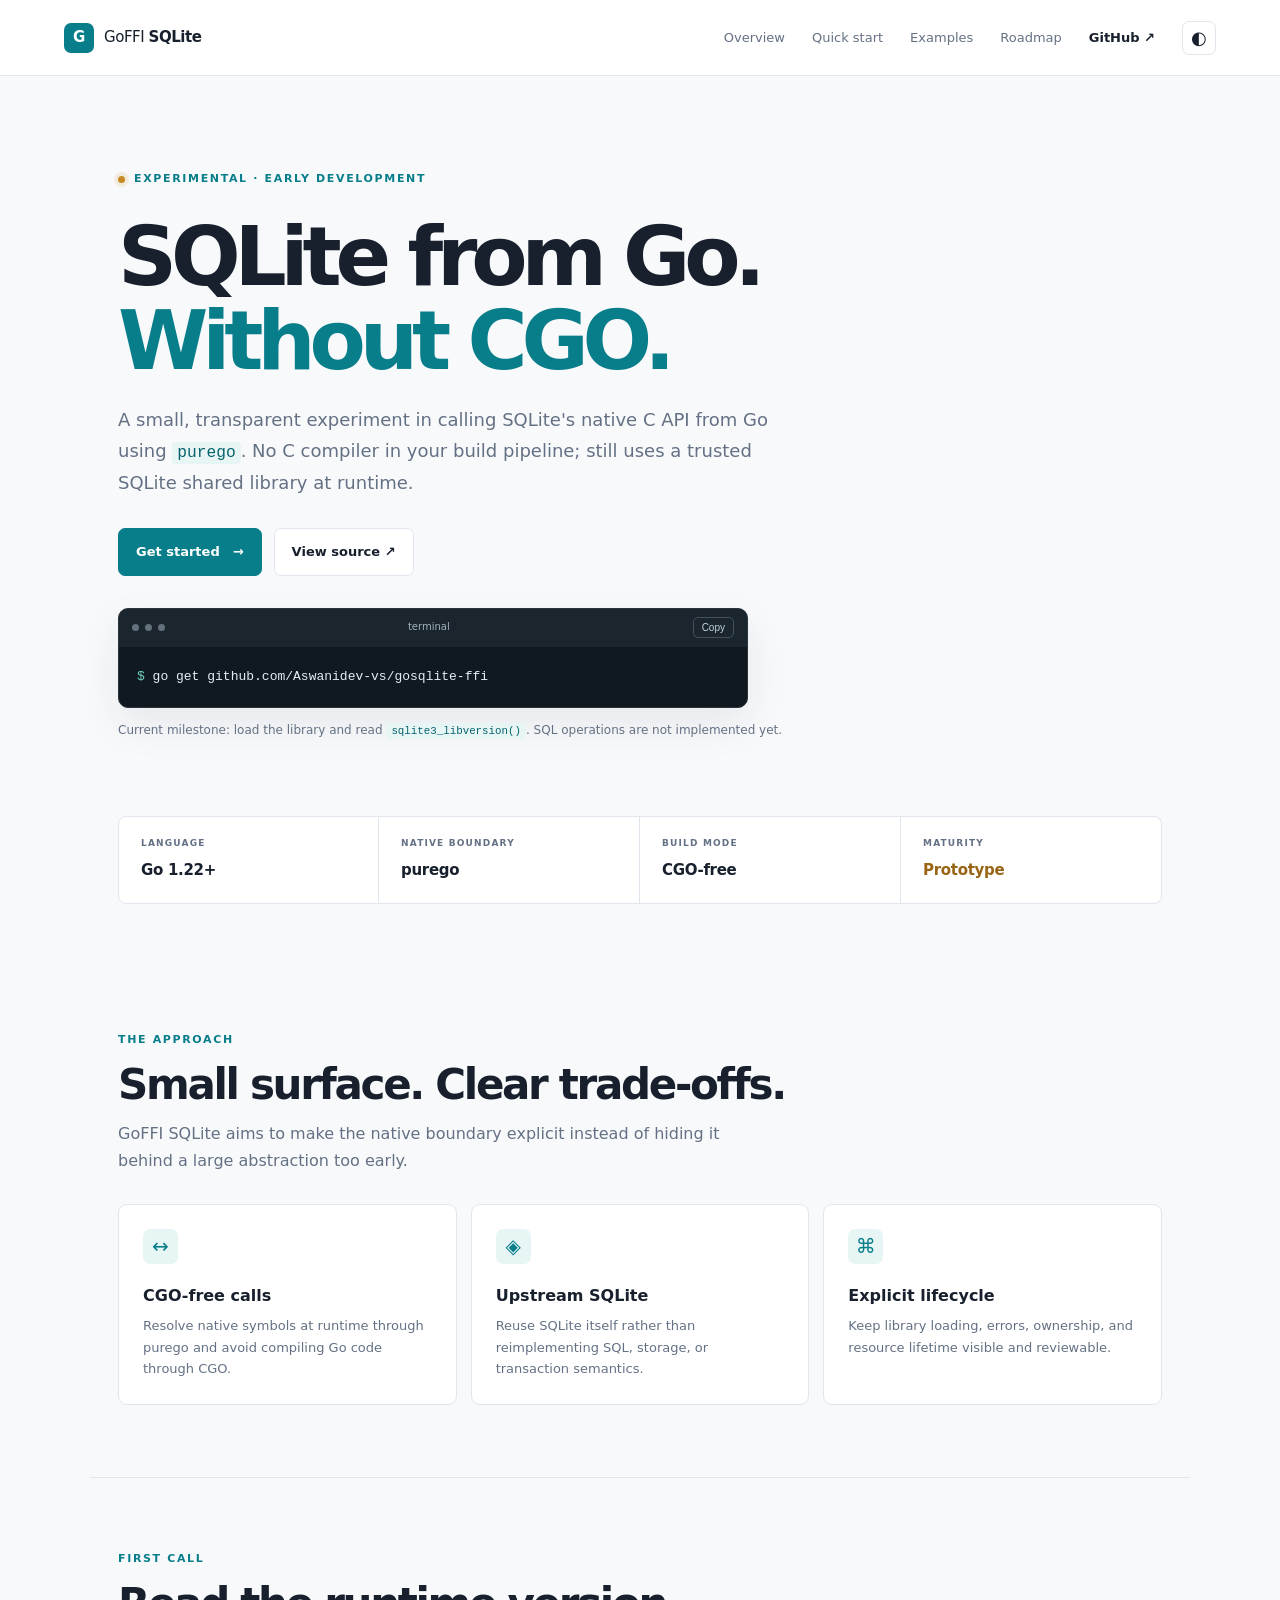
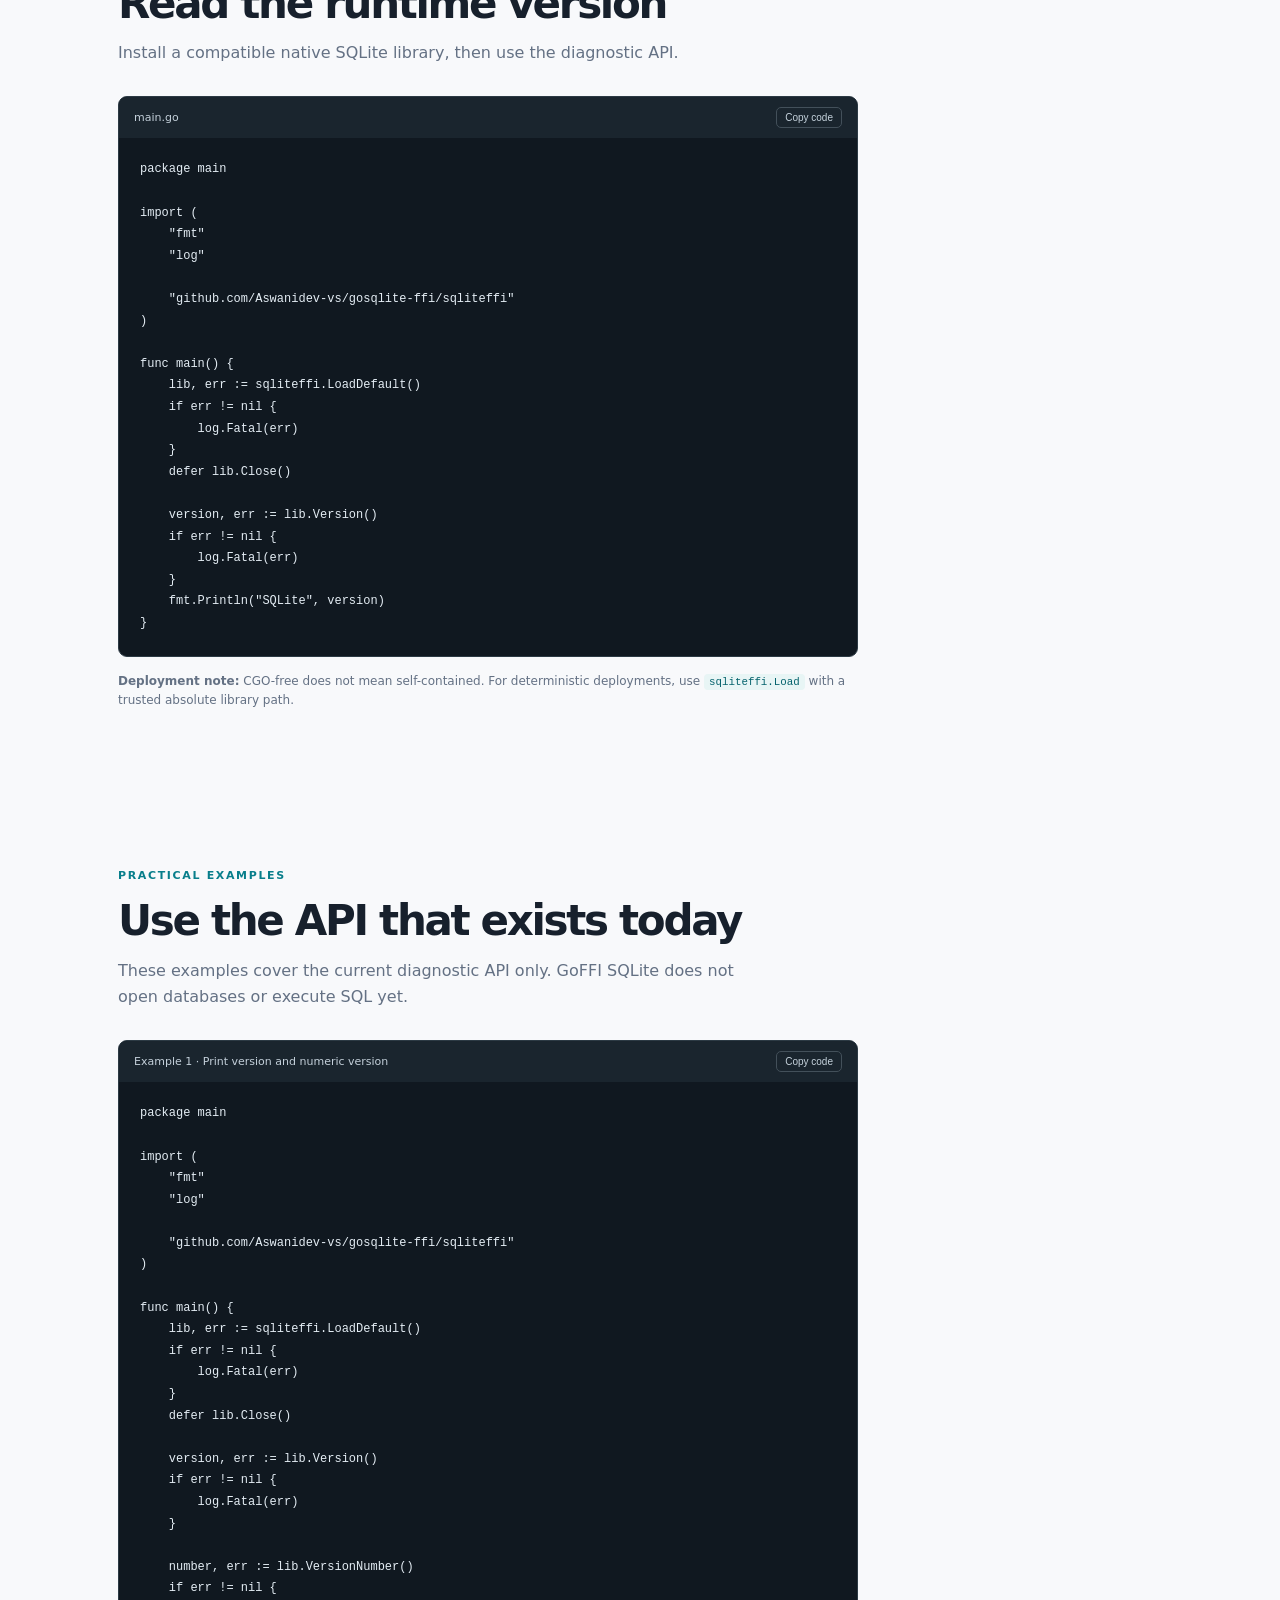
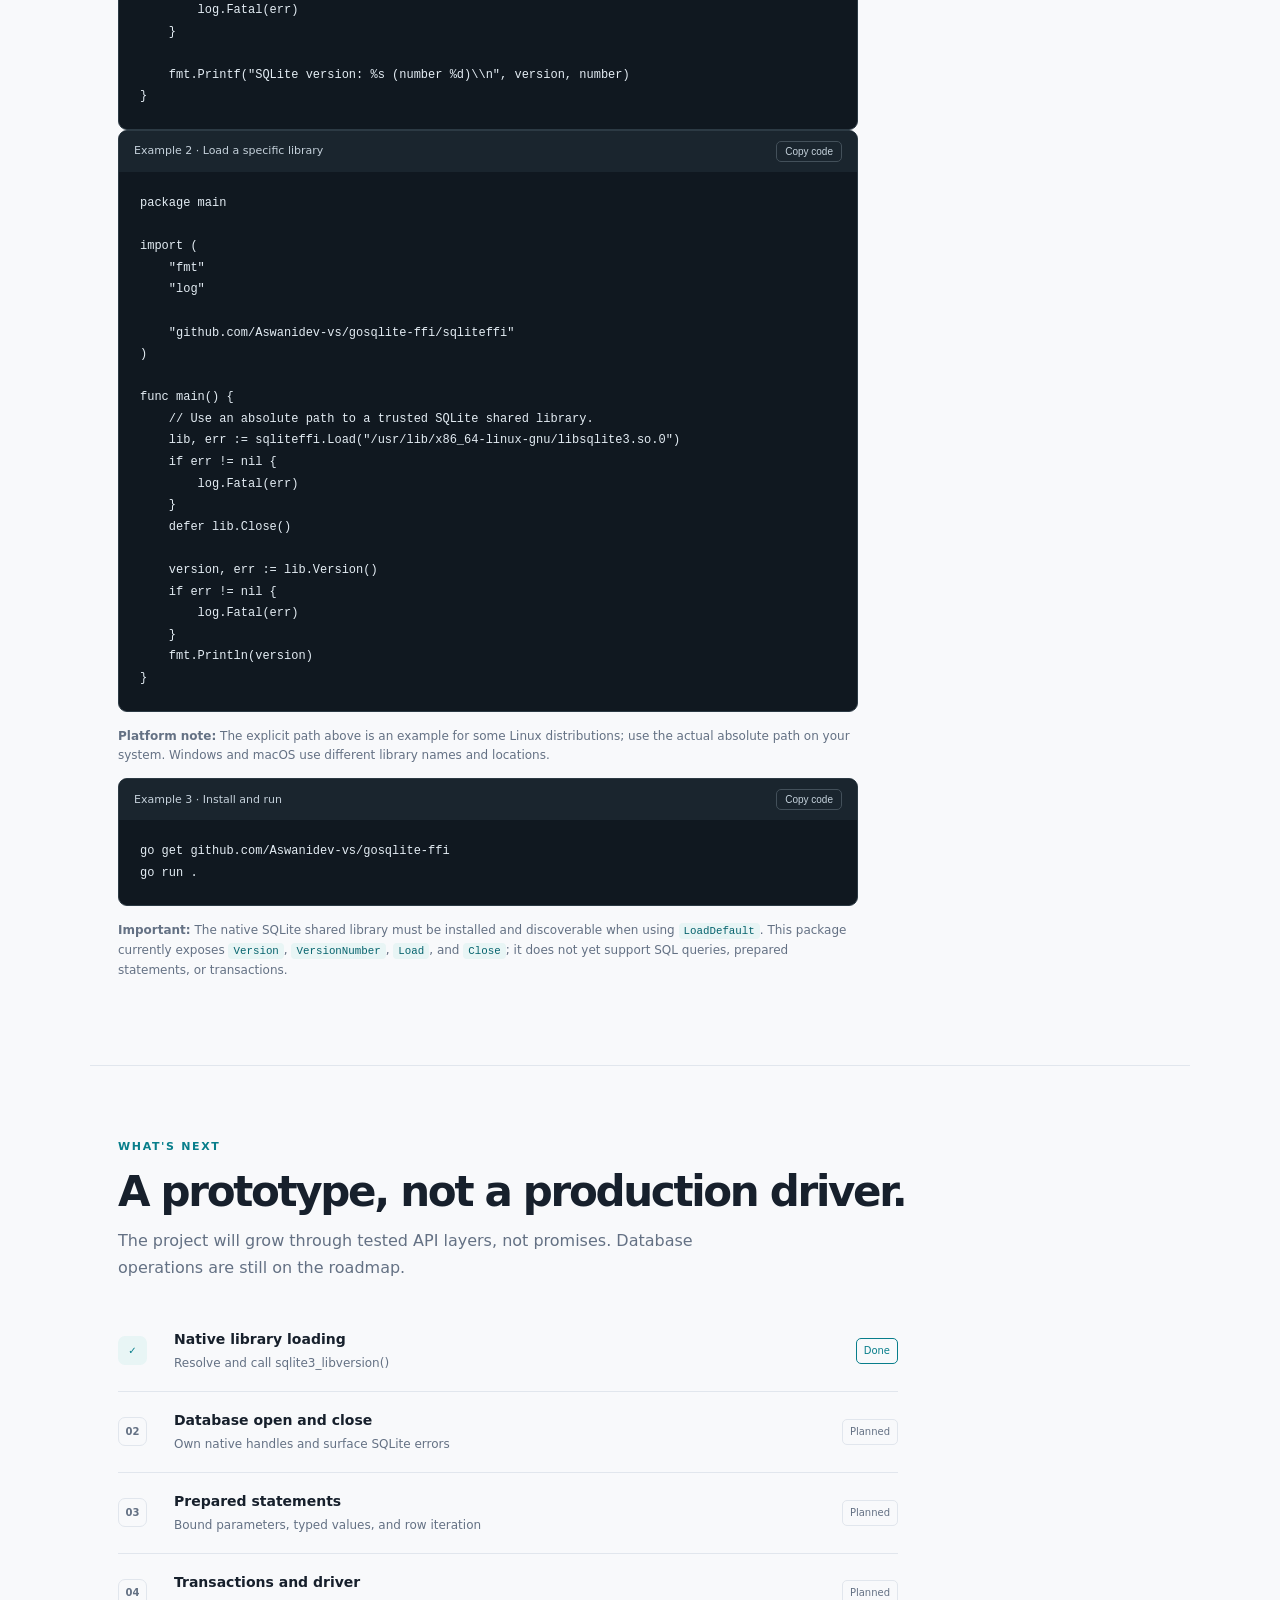
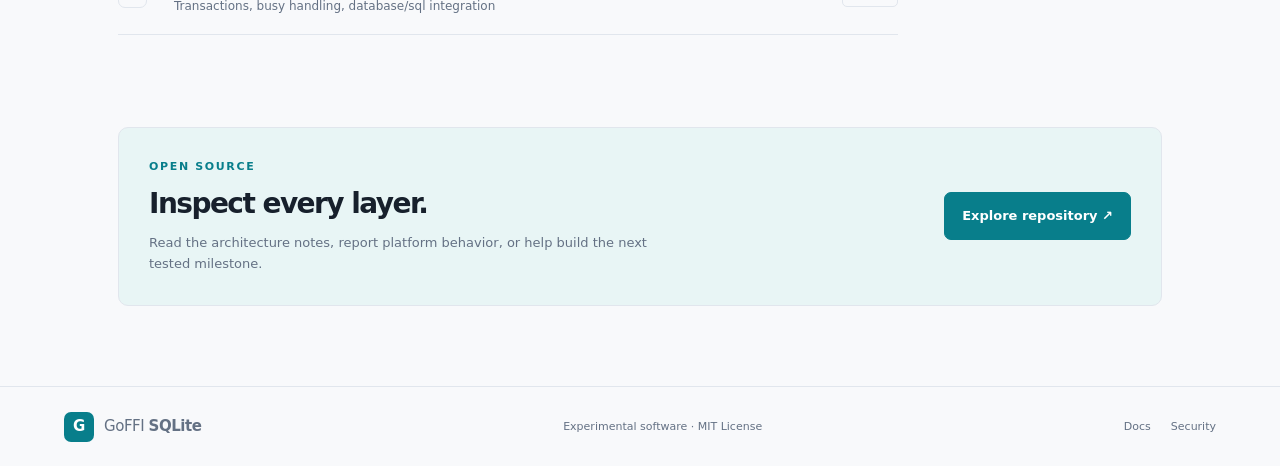
==== docs/index.html @ dfd1a327 "docs: add practical API examples to website" ====
<!doctype html>
<html lang="en">
<head>
  <meta charset="utf-8">
  <meta name="viewport" content="width=device-width, initial-scale=1">
  <meta name="description" content="GoFFI SQLite is an experimental CGO-free Go binding prototype for SQLite's C API using purego.">
  <title>GoFFI SQLite — Native SQLite, without CGO</title>
  <link rel="stylesheet" href="styles.css">
  <script defer src="script.js"></script>
</head>
<body>
  <header class="topbar">
    <a class="brand" href="#" aria-label="GoFFI SQLite home"><span class="brand-mark">G</span><span>GoFFI <b>SQLite</b></span></a>
    <nav aria-label="Main navigation">
      <a href="#features">Overview</a><a href="#quickstart">Quick start</a><a href="#examples">Examples</a><a href="#roadmap">Roadmap</a>
      <a class="nav-github" href="https://github.com/Aswanidev-vs/gosqlite-ffi">GitHub <span aria-hidden="true">↗</span></a>
      <button id="theme-toggle" class="theme-toggle" type="button" aria-label="Toggle theme">◐</button>
    </nav>
  </header>
  <main>
    <section class="hero">
      <div class="eyebrow"><span class="status-dot"></span> EXPERIMENTAL · EARLY DEVELOPMENT</div>
      <h1>SQLite from Go.<br><span>Without CGO.</span></h1>
      <p class="hero-copy">A small, transparent experiment in calling SQLite's native C API from Go using <code>purego</code>. No C compiler in your build pipeline; still uses a trusted SQLite shared library at runtime.</p>
      <div class="hero-actions">
        <a class="button primary" href="#quickstart">Get started <span aria-hidden="true">→</span></a>
        <a class="button secondary" href="https://github.com/Aswanidev-vs/gosqlite-ffi">View source ↗</a>
      </div>
      <div class="terminal" aria-label="Example command"><div class="terminal-head"><span></span><span></span><span></span><label>terminal</label><button id="copy-command" type="button">Copy</button></div><pre><span class="prompt">$</span> go get github.com/Aswanidev-vs/gosqlite-ffi</pre></div>
      <p class="hero-note">Current milestone: load the library and read <code>sqlite3_libversion()</code>. SQL operations are not implemented yet.</p>
    </section>
    <section class="metrics" aria-label="Project facts">
      <div><span class="metric-label">LANGUAGE</span><strong>Go 1.22+</strong></div>
      <div><span class="metric-label">NATIVE BOUNDARY</span><strong>purego</strong></div>
      <div><span class="metric-label">BUILD MODE</span><strong>CGO-free</strong></div>
      <div><span class="metric-label">MATURITY</span><strong class="amber">Prototype</strong></div>
    </section>
    <section id="features" class="section">
      <div class="section-kicker">THE APPROACH</div><h2>Small surface. Clear trade-offs.</h2>
      <p class="section-intro">GoFFI SQLite aims to make the native boundary explicit instead of hiding it behind a large abstraction too early.</p>
      <div class="feature-grid">
        <article class="feature"><div class="feature-icon">↔</div><h3>CGO-free calls</h3><p>Resolve native symbols at runtime through purego and avoid compiling Go code through CGO.</p></article>
        <article class="feature"><div class="feature-icon">◈</div><h3>Upstream SQLite</h3><p>Reuse SQLite itself rather than reimplementing SQL, storage, or transaction semantics.</p></article>
        <article class="feature"><div class="feature-icon">⌘</div><h3>Explicit lifecycle</h3><p>Keep library loading, errors, ownership, and resource lifetime visible and reviewable.</p></article>
      </div>
    </section>
    <section id="quickstart" class="section quickstart">
      <div class="section-kicker">FIRST CALL</div><h2>Read the runtime version</h2>
      <p class="section-intro">Install a compatible native SQLite library, then use the diagnostic API.</p>
      <div class="code-card"><div class="code-card-head"><span>main.go</span><button id="copy-example" type="button">Copy code</button></div><pre><code>package main

import (
    "fmt"
    "log"

    "github.com/Aswanidev-vs/gosqlite-ffi/sqliteffi"
)

func main() {
    lib, err := sqliteffi.LoadDefault()
    if err != nil {
        log.Fatal(err)
    }
    defer lib.Close()

    version, err := lib.Version()
    if err != nil {
        log.Fatal(err)
    }
    fmt.Println("SQLite", version)
}</code></pre></div>
      <p class="inline-note"><strong>Deployment note:</strong> CGO-free does not mean self-contained. For deterministic deployments, use <code>sqliteffi.Load</code> with a trusted absolute library path.</p>
    </section>
    <section id="examples" class="section">
      <div class="section-kicker">PRACTICAL EXAMPLES</div><h2>Use the API that exists today</h2>
      <p class="section-intro">These examples cover the current diagnostic API only. GoFFI SQLite does not open databases or execute SQL yet.</p>
      <div class="code-card"><div class="code-card-head"><span>Example 1 · Print version and numeric version</span><button class="copy-code" type="button">Copy code</button></div><pre><code>package main

import (
    "fmt"
    "log"

    "github.com/Aswanidev-vs/gosqlite-ffi/sqliteffi"
)

func main() {
    lib, err := sqliteffi.LoadDefault()
    if err != nil {
        log.Fatal(err)
    }
    defer lib.Close()

    version, err := lib.Version()
    if err != nil {
        log.Fatal(err)
    }

    number, err := lib.VersionNumber()
    if err != nil {
        log.Fatal(err)
    }

    fmt.Printf("SQLite version: %s (number %d)\\n", version, number)
}</code></pre></div>
      <div class="code-card"><div class="code-card-head"><span>Example 2 · Load a specific library</span><button class="copy-code" type="button">Copy code</button></div><pre><code>package main

import (
    "fmt"
    "log"

    "github.com/Aswanidev-vs/gosqlite-ffi/sqliteffi"
)

func main() {
    // Use an absolute path to a trusted SQLite shared library.
    lib, err := sqliteffi.Load("/usr/lib/x86_64-linux-gnu/libsqlite3.so.0")
    if err != nil {
        log.Fatal(err)
    }
    defer lib.Close()

    version, err := lib.Version()
    if err != nil {
        log.Fatal(err)
    }
    fmt.Println(version)
}</code></pre></div>
      <p class="inline-note"><strong>Platform note:</strong> The explicit path above is an example for some Linux distributions; use the actual absolute path on your system. Windows and macOS use different library names and locations.</p>
      <div class="code-card"><div class="code-card-head"><span>Example 3 · Install and run</span><button class="copy-code" type="button">Copy code</button></div><pre><code>go get github.com/Aswanidev-vs/gosqlite-ffi
go run .</code></pre></div>
      <p class="inline-note"><strong>Important:</strong> The native SQLite shared library must be installed and discoverable when using <code>LoadDefault</code>. This package currently exposes <code>Version</code>, <code>VersionNumber</code>, <code>Load</code>, and <code>Close</code>; it does not yet support SQL queries, prepared statements, or transactions.</p>
    </section>
    <section id="roadmap" class="section roadmap">
      <div class="section-kicker">WHAT'S NEXT</div><h2>A prototype, not a production driver.</h2>
      <p class="section-intro">The project will grow through tested API layers, not promises. Database operations are still on the roadmap.</p>
      <ul class="roadmap-list">
        <li class="done"><span>✓</span><div><strong>Native library loading</strong><small>Resolve and call sqlite3_libversion()</small></div><em>Done</em></li>
        <li><span>02</span><div><strong>Database open and close</strong><small>Own native handles and surface SQLite errors</small></div><em>Planned</em></li>
        <li><span>03</span><div><strong>Prepared statements</strong><small>Bound parameters, typed values, and row iteration</small></div><em>Planned</em></li>
        <li><span>04</span><div><strong>Transactions and driver</strong><small>Transactions, busy handling, database/sql integration</small></div><em>Planned</em></li>
      </ul>
    </section>
    <section class="callout"><div><div class="section-kicker">OPEN SOURCE</div><h2>Inspect every layer.</h2><p>Read the architecture notes, report platform behavior, or help build the next tested milestone.</p></div><a class="button primary" href="https://github.com/Aswanidev-vs/gosqlite-ffi">Explore repository ↗</a></section>
  </main>
  <footer><a class="brand" href="#"><span class="brand-mark">G</span><span>GoFFI <b>SQLite</b></span></a><span>Experimental software · MIT License</span><div><a href="https://github.com/Aswanidev-vs/gosqlite-ffi/blob/main/README.md">Docs</a><a href="https://github.com/Aswanidev-vs/gosqlite-ffi/blob/main/SECURITY.md">Security</a></div></footer>
</body>
</html>
---- docs/styles.css ----
:root{color-scheme:light;--bg:#f8f9fb;--surface:#fff;--ink:#17202c;--muted:#647184;--line:#e1e6ed;--accent:#087e8b;--accent-strong:#06636d;--soft:#e8f5f5;--code:#101820;--code-ink:#e4edf4;--amber:#996515;--shadow:0 16px 42px rgba(20,39,56,.08)}:root[data-theme=dark]{color-scheme:dark;--bg:#11171c;--surface:#182128;--ink:#e9f0f5;--muted:#a2b0bc;--line:#2c3a44;--accent:#59c2ca;--accent-strong:#8de0e3;--soft:#20383c;--code:#090e12;--code-ink:#e4edf4;--amber:#f1c36a;--shadow:0 16px 42px rgba(0,0,0,.2)}*{box-sizing:border-box}html{scroll-behavior:smooth;scroll-padding-top:90px}body{margin:0;background:var(--bg);color:var(--ink);font:16px/1.65 Inter,ui-sans-serif,system-ui,-apple-system,BlinkMacSystemFont,"Segoe UI",sans-serif}a{color:inherit;text-decoration:none}.topbar{height:76px;display:flex;align-items:center;justify-content:space-between;gap:24px;padding:0 max(5vw,24px);border-bottom:1px solid var(--line);background:var(--surface)}.brand{display:inline-flex;align-items:center;gap:10px;font-size:15px;letter-spacing:-.03em}.brand b{font-weight:750}.brand-mark{display:grid;place-items:center;width:30px;height:30px;background:var(--accent);color:white;border-radius:7px;font-weight:800}.topbar nav{display:flex;align-items:center;gap:27px;font-size:13px;color:var(--muted)}.topbar nav a:hover,footer a:hover{color:var(--accent)}.nav-github{color:var(--ink);font-weight:650}.theme-toggle{width:34px;height:34px;border:1px solid var(--line);border-radius:7px;background:var(--surface);color:var(--ink);font-size:18px;cursor:pointer}.hero{max-width:1100px;margin:auto;padding:94px 28px 64px}.eyebrow,.section-kicker{font-size:11px;letter-spacing:.15em;font-weight:800;color:var(--accent)}.eyebrow{display:flex;align-items:center;gap:9px}.status-dot{width:7px;height:7px;border-radius:50%;background:#c68a24;box-shadow:0 0 0 4px rgba(198,138,36,.13)}h1{font-size:clamp(48px,7vw,82px);line-height:1.02;letter-spacing:-.075em;margin:27px 0 23px;font-weight:780}h1 span{color:var(--accent)}.hero-copy{max-width:660px;color:var(--muted);font-size:18px;line-height:1.7}.hero-copy code,.hero-note code,.inline-note code{font-size:.9em;background:var(--soft);padding:2px 5px;border-radius:4px;color:var(--accent-strong)}.hero-actions{display:flex;gap:12px;margin:30px 0 32px;flex-wrap:wrap}.button{display:inline-flex;align-items:center;justify-content:center;gap:13px;padding:12px 17px;border-radius:7px;font-size:13px;font-weight:700;border:1px solid var(--line)}.primary{background:var(--accent);border-color:var(--accent);color:#fff}.primary:hover{background:var(--accent-strong)}.secondary{background:var(--surface)}.terminal{max-width:630px;border:1px solid #29343d;border-radius:10px;overflow:hidden;background:var(--code);box-shadow:var(--shadow)}.terminal-head{height:38px;background:#1a252e;display:flex;align-items:center;gap:6px;padding:0 13px}.terminal-head>span{width:7px;height:7px;border-radius:50%;background:#64717d}.terminal-head label{font-size:10px;color:#a4b3bf;margin:auto}.terminal-head button,.code-card-head button{border:1px solid #43505a;background:transparent;color:#c5d2dc;border-radius:5px;padding:4px 8px;font-size:10px;cursor:pointer}.terminal pre{margin:0;padding:19px 18px;color:var(--code-ink);font:13px/1.7 ui-monospace,SFMono-Regular,Menlo,monospace;white-space:pre-wrap}.prompt{color:#70d5bd}.hero-note{color:var(--muted);font-size:12px;margin-top:13px}.metrics{max-width:1100px;margin:0 auto;padding:0 28px 55px;display:grid;grid-template-columns:repeat(4,1fr)}.metrics>div{padding:19px 22px;border-top:1px solid var(--line);border-bottom:1px solid var(--line);border-right:1px solid var(--line);background:var(--surface)}.metrics>div:first-child{border-left:1px solid var(--line);border-radius:8px 0 0 8px}.metrics>div:last-child{border-radius:0 8px 8px 0}.metric-label{display:block;font-size:9px;letter-spacing:.13em;color:var(--muted);font-weight:800;margin-bottom:6px}.metrics strong{font-size:15px;letter-spacing:-.02em}.metrics .amber{color:var(--amber)}.section{max-width:1100px;margin:auto;padding:72px 28px}.section h2,.callout h2{font-size:clamp(30px,4vw,42px);line-height:1.15;letter-spacing:-.055em;margin:12px 0}.section-intro{max-width:620px;color:var(--muted);margin:0 0 30px}.feature-grid{display:grid;grid-template-columns:repeat(3,1fr);gap:14px;margin-top:30px}.feature{border:1px solid var(--line);border-radius:9px;padding:24px;background:var(--surface)}.feature-icon{width:35px;height:35px;display:grid;place-items:center;background:var(--soft);color:var(--accent);border-radius:7px;font-size:20px}.feature h3{font-size:16px;margin:19px 0 6px}.feature p{font-size:13px;color:var(--muted);margin:0}.quickstart{border-top:1px solid var(--line)}.code-card{border:1px solid #2c3a44;border-radius:9px;overflow:hidden;background:var(--code);max-width:740px}.code-card-head{display:flex;justify-content:space-between;align-items:center;padding:10px 15px;background:#1a252e;color:#c4d0da;font-size:11px}.code-card pre{overflow:auto;margin:0;padding:21px;color:var(--code-ink);font:12px/1.8 ui-monospace,SFMono-Regular,Menlo,monospace}.inline-note{max-width:740px;color:var(--muted);font-size:12px;margin-top:15px}.roadmap{border-top:1px solid var(--line)}.roadmap-list{list-style:none;margin:28px 0 0;padding:0;max-width:780px}.roadmap-list li{display:grid;grid-template-columns:42px 1fr auto;align-items:center;gap:14px;padding:17px 0;border-bottom:1px solid var(--line)}.roadmap-list li>span{display:grid;place-items:center;width:29px;height:29px;border:1px solid var(--line);border-radius:7px;color:var(--muted);font-size:10px;font-weight:800}.roadmap-list .done>span{background:var(--soft);color:var(--accent);border-color:transparent}.roadmap-list strong{display:block;font-size:14px}.roadmap-list small{display:block;color:var(--muted);font-size:12px;margin-top:3px}.roadmap-list em{font-size:10px;font-style:normal;color:var(--muted);border:1px solid var(--line);padding:4px 7px;border-radius:5px}.roadmap-list .done em{color:var(--accent);border-color:var(--accent)}.callout{max-width:1044px;margin:20px auto 80px;padding:30px;background:var(--soft);border:1px solid var(--line);border-radius:10px;display:flex;align-items:center;justify-content:space-between;gap:24px}.callout h2{font-size:28px}.callout p{color:var(--muted);font-size:13px;margin:0;max-width:520px}footer{border-top:1px solid var(--line);padding:25px max(5vw,24px);display:flex;align-items:center;justify-content:space-between;gap:20px;color:var(--muted);font-size:11px}footer>div{display:flex;gap:20px}@media(max-width:720px){.topbar{height:auto;min-height:68px;padding:14px 20px;align-items:flex-start}.topbar nav{gap:13px;flex-wrap:wrap;justify-content:flex-end;font-size:11px}.topbar nav a:nth-child(1),.topbar nav a:nth-child(3){display:none}.hero{padding:70px 22px 45px}.hero-copy{font-size:16px}.metrics{grid-template-columns:repeat(2,1fr);padding:0 22px 30px}.metrics>div,.metrics>div:first-child,.metrics>div:last-child{border:1px solid var(--line);border-radius:0}.metrics>div:first-child{border-radius:8px 0 0 0}.metrics>div:nth-child(2){border-radius:0 8px 0 0}.metrics>div:nth-child(3){border-radius:0 0 0 8px}.metrics>div:last-child{border-radius:0 0 8px 0}.section{padding:55px 22px}.feature-grid{grid-template-columns:1fr}.callout{margin:10px 22px 55px;align-items:flex-start;flex-direction:column}footer{flex-wrap:wrap}.roadmap-list li{grid-template-columns:34px 1fr auto;gap:9px}}@media(prefers-reduced-motion:reduce){html{scroll-behavior:auto}*{animation:none!important;transition:none!important}}
:root[data-theme=dark] .primary,:root[data-theme=dark] .brand-mark{color:#11171c}
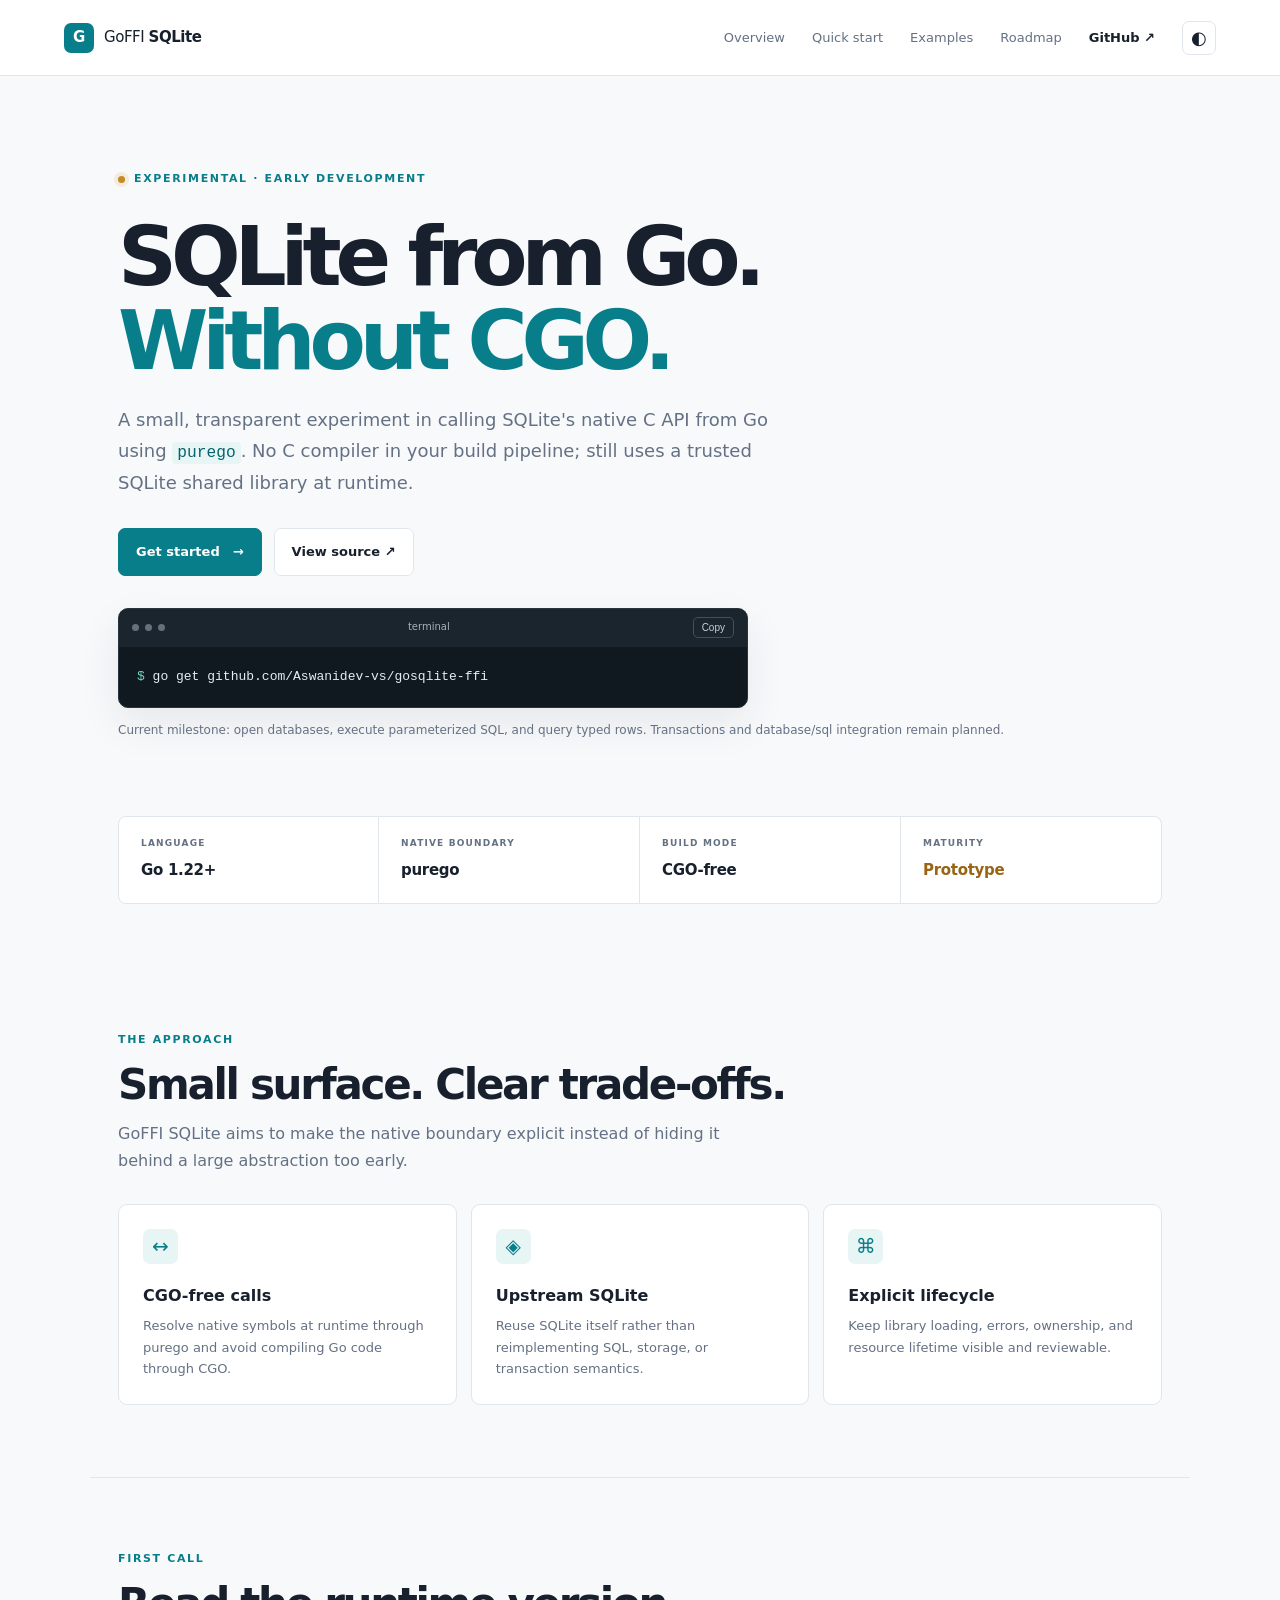
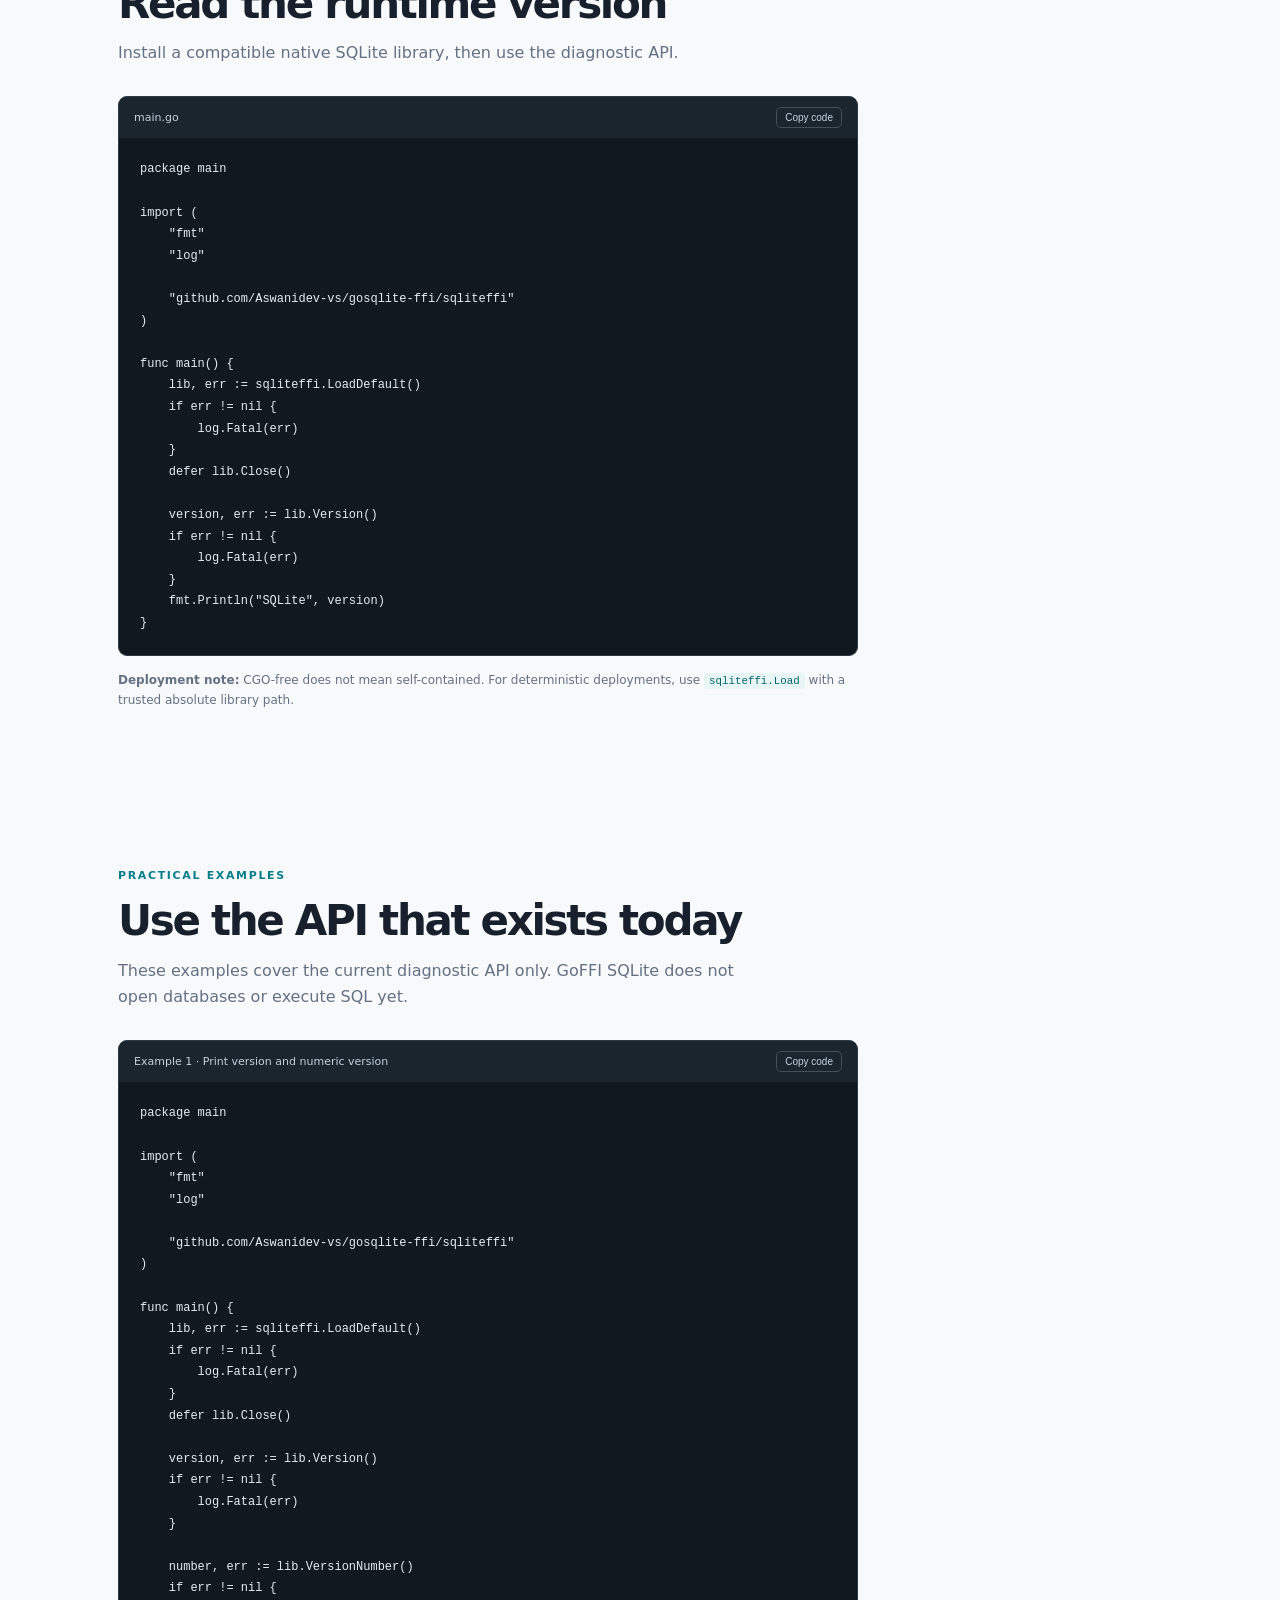
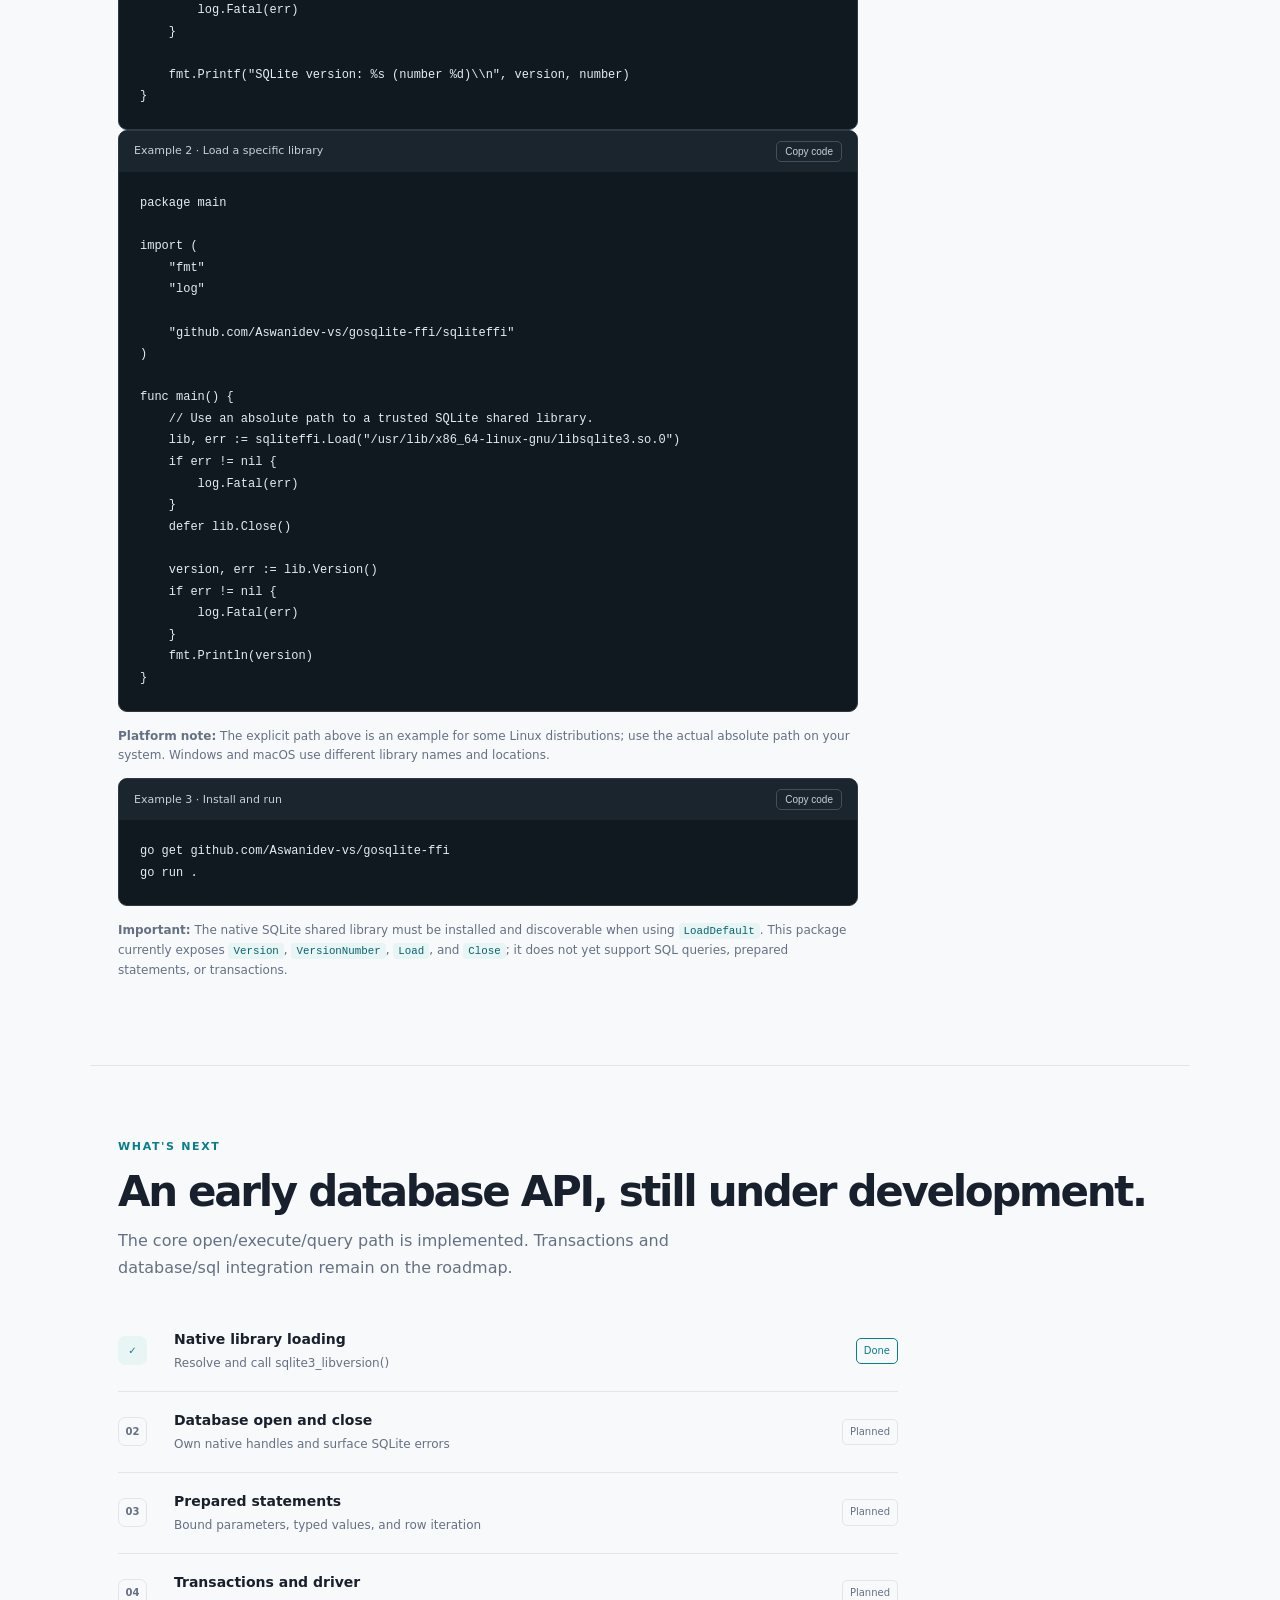
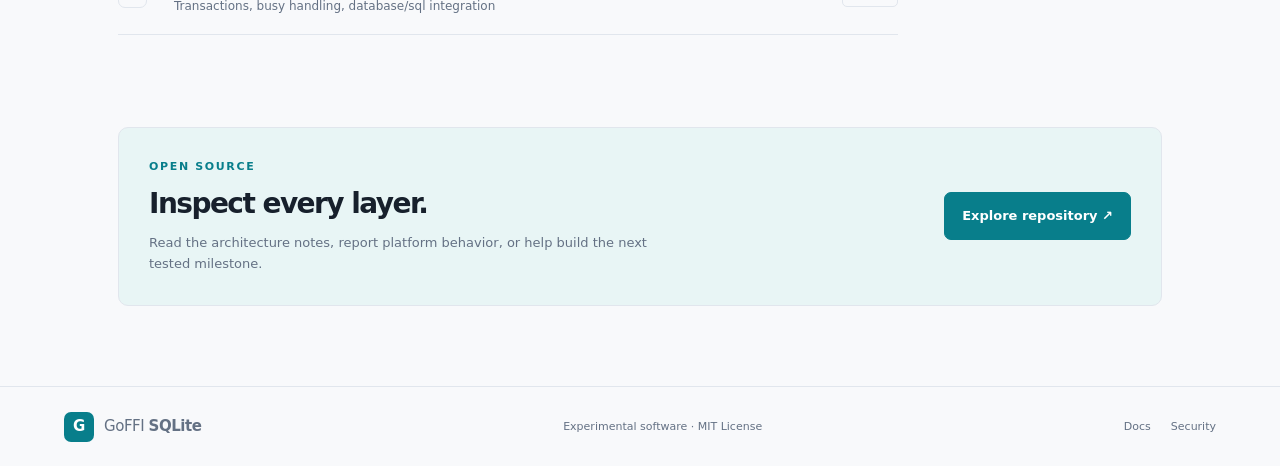
==== commit 4e5623ad: "docs: update website status for database API" ====
--- a/docs/index.html
+++ b/docs/index.html
@@ -27,7 +27,7 @@
         <a class="button secondary" href="https://github.com/Aswanidev-vs/gosqlite-ffi">View source ↗</a>
       </div>
       <div class="terminal" aria-label="Example command"><div class="terminal-head"><span></span><span></span><span></span><label>terminal</label><button id="copy-command" type="button">Copy</button></div><pre><span class="prompt">$</span> go get github.com/Aswanidev-vs/gosqlite-ffi</pre></div>
-      <p class="hero-note">Current milestone: load the library and read <code>sqlite3_libversion()</code>. SQL operations are not implemented yet.</p>
+      <p class="hero-note">Current milestone: open databases, execute parameterized SQL, and query typed rows. Transactions and database/sql integration remain planned.</p>
     </section>
     <section class="metrics" aria-label="Project facts">
       <div><span class="metric-label">LANGUAGE</span><strong>Go 1.22+</strong></div>
@@ -131,8 +131,8 @@
       <p class="inline-note"><strong>Important:</strong> The native SQLite shared library must be installed and discoverable when using <code>LoadDefault</code>. This package currently exposes <code>Version</code>, <code>VersionNumber</code>, <code>Load</code>, and <code>Close</code>; it does not yet support SQL queries, prepared statements, or transactions.</p>
     </section>
     <section id="roadmap" class="section roadmap">
-      <div class="section-kicker">WHAT'S NEXT</div><h2>A prototype, not a production driver.</h2>
-      <p class="section-intro">The project will grow through tested API layers, not promises. Database operations are still on the roadmap.</p>
+      <div class="section-kicker">WHAT'S NEXT</div><h2>An early database API, still under development.</h2>
+      <p class="section-intro">The core open/execute/query path is implemented. Transactions and database/sql integration remain on the roadmap.</p>
       <ul class="roadmap-list">
         <li class="done"><span>✓</span><div><strong>Native library loading</strong><small>Resolve and call sqlite3_libversion()</small></div><em>Done</em></li>
         <li><span>02</span><div><strong>Database open and close</strong><small>Own native handles and surface SQLite errors</small></div><em>Planned</em></li>
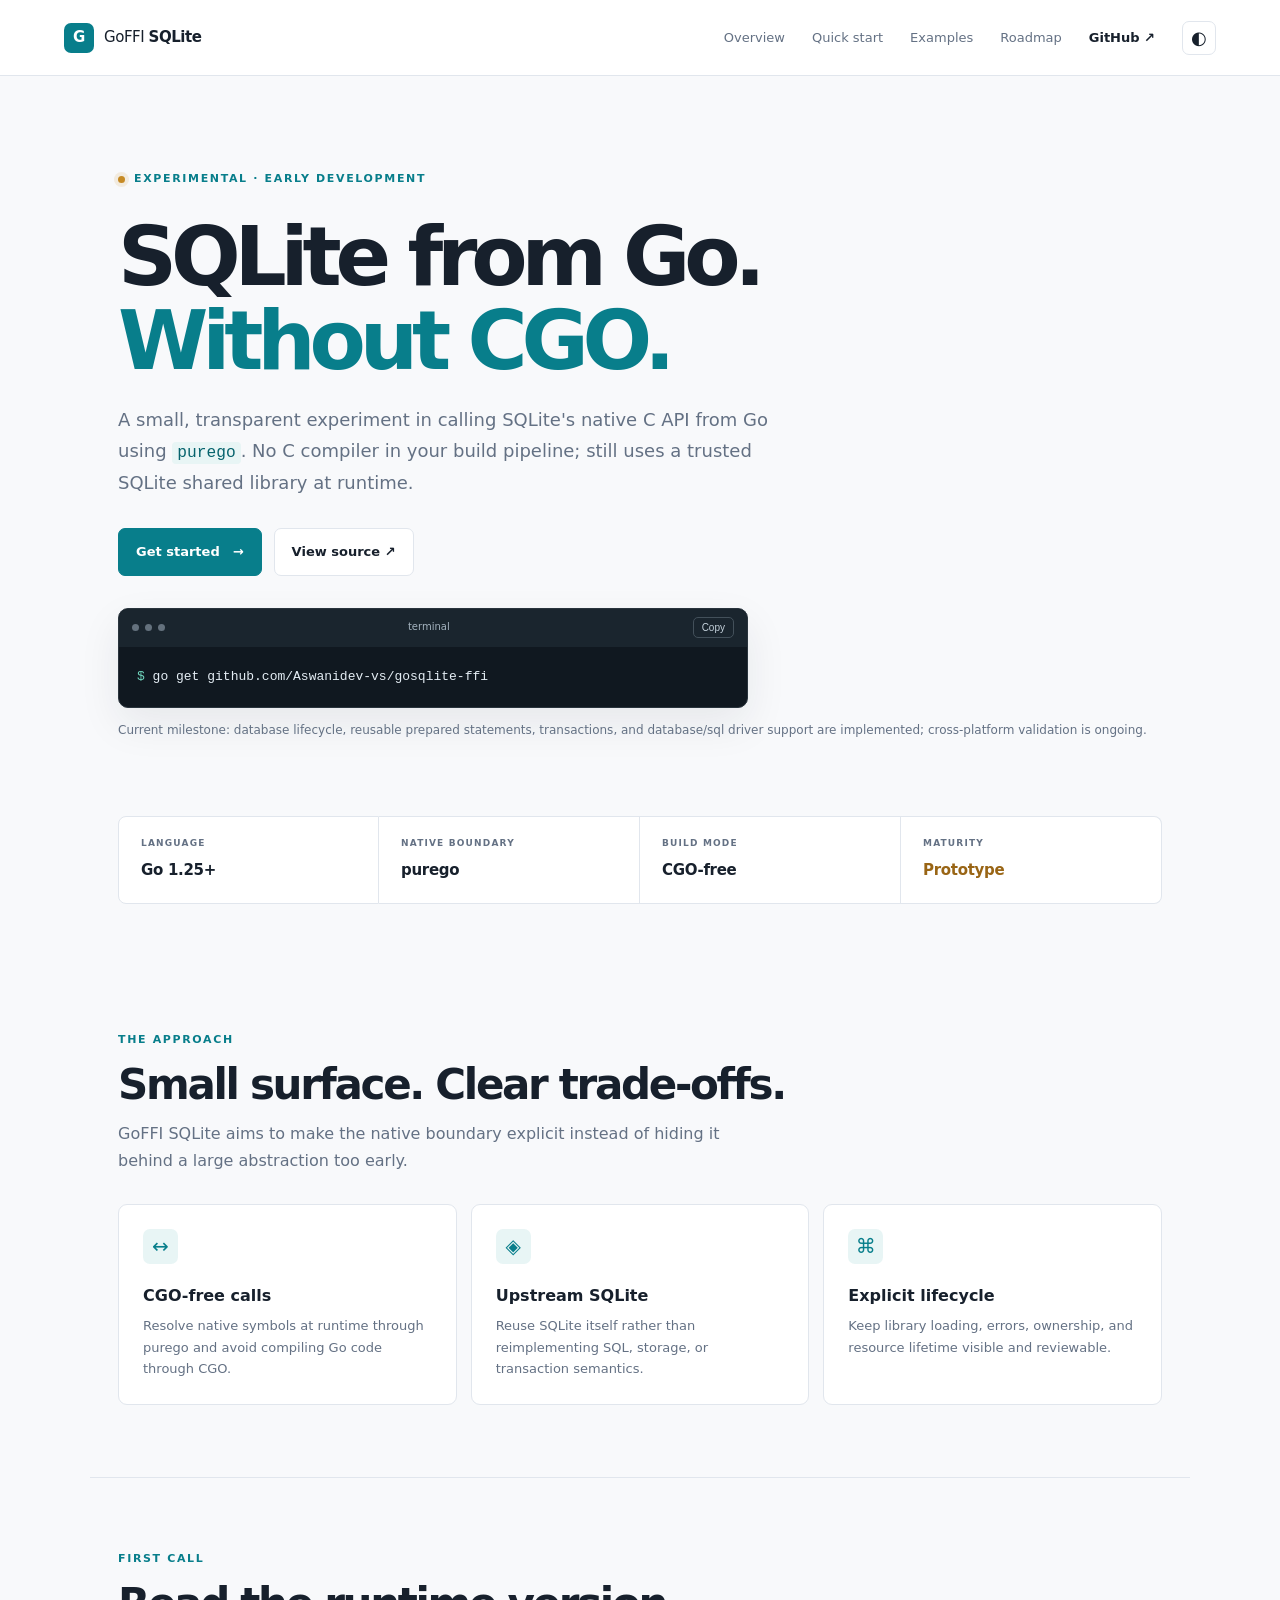
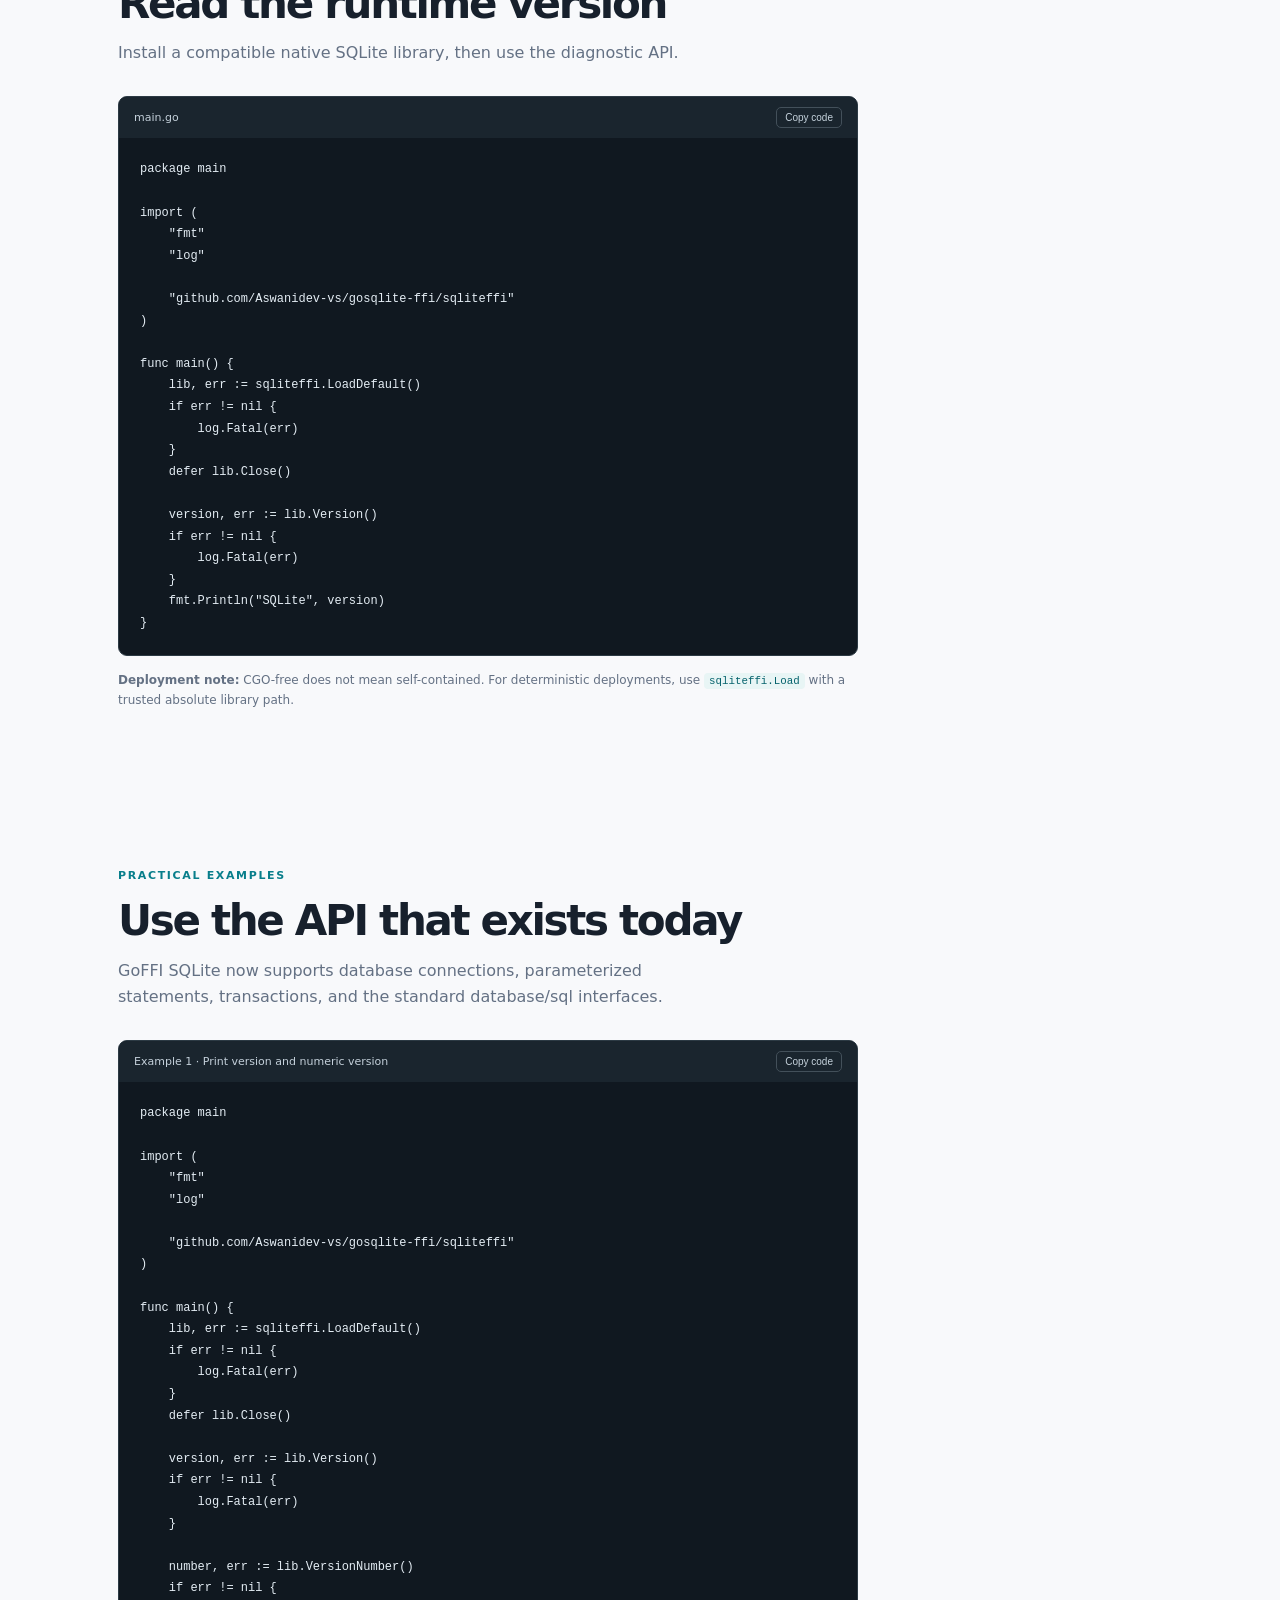
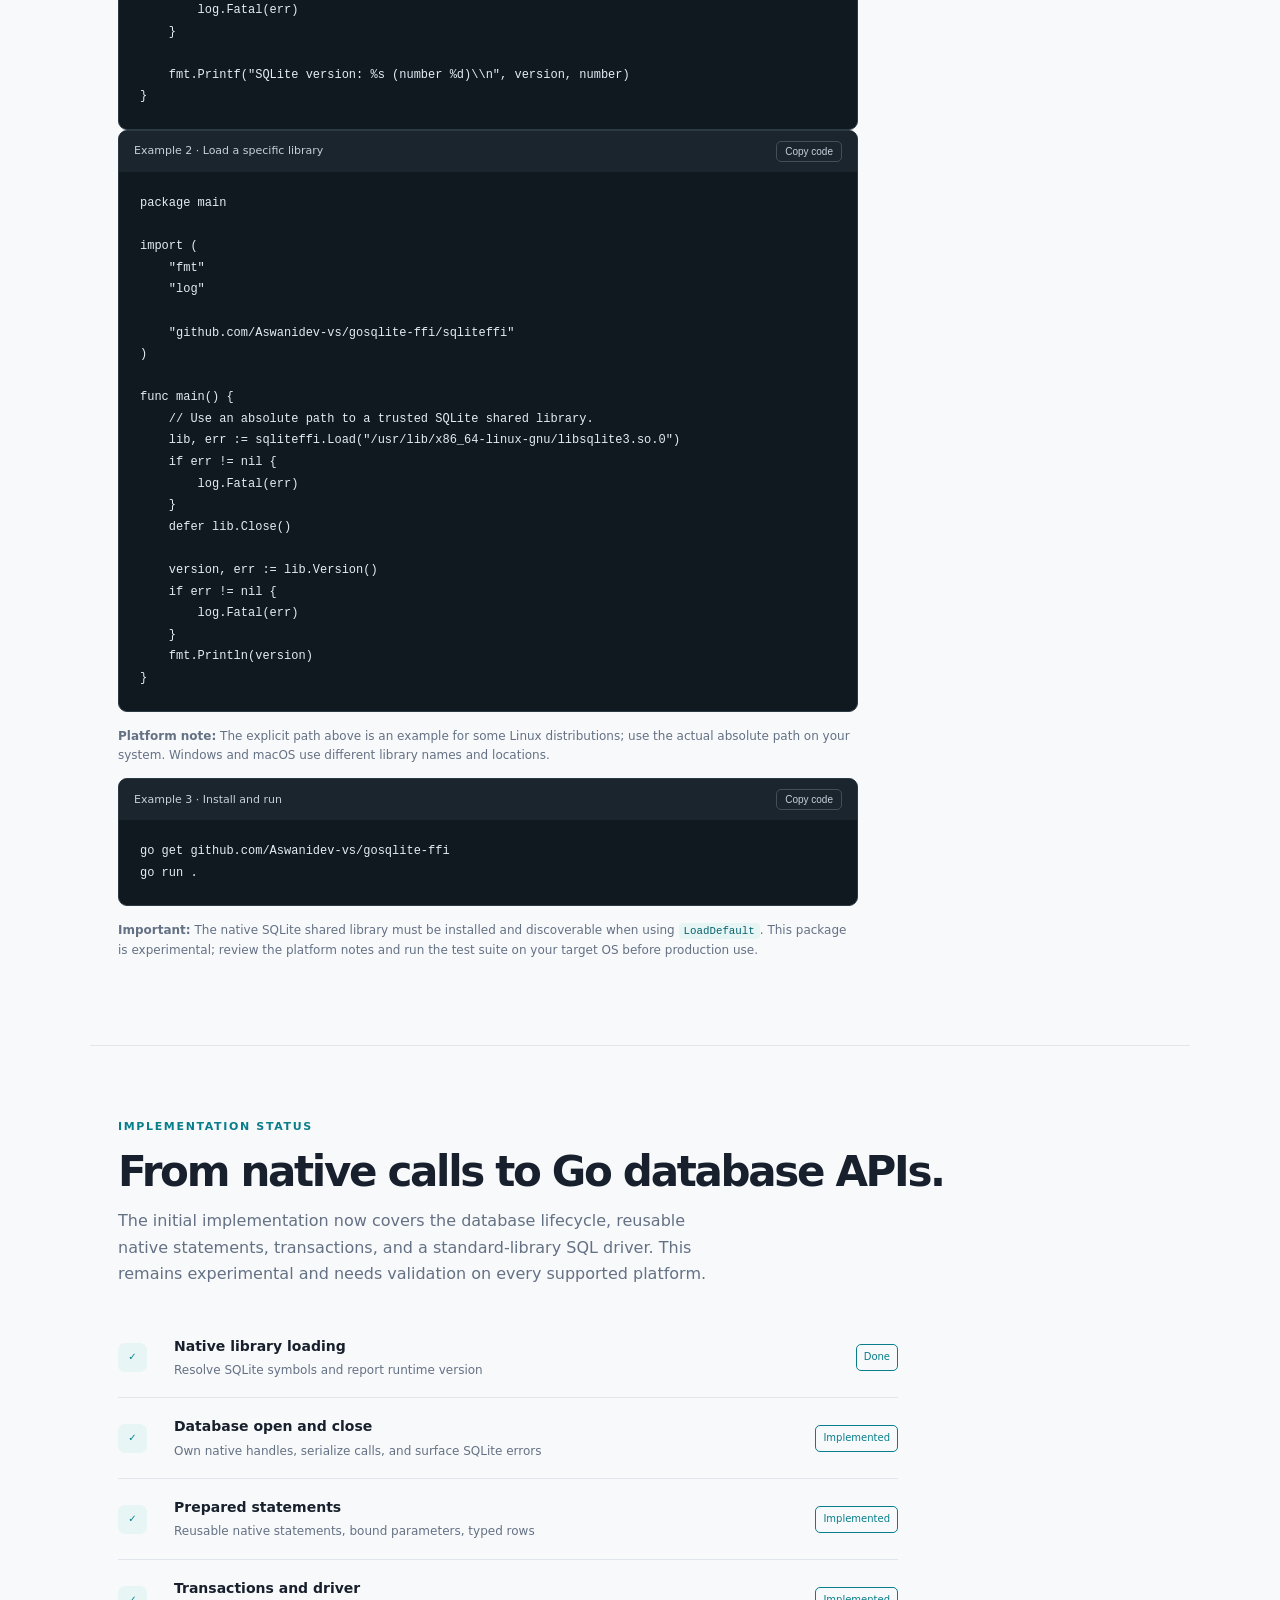
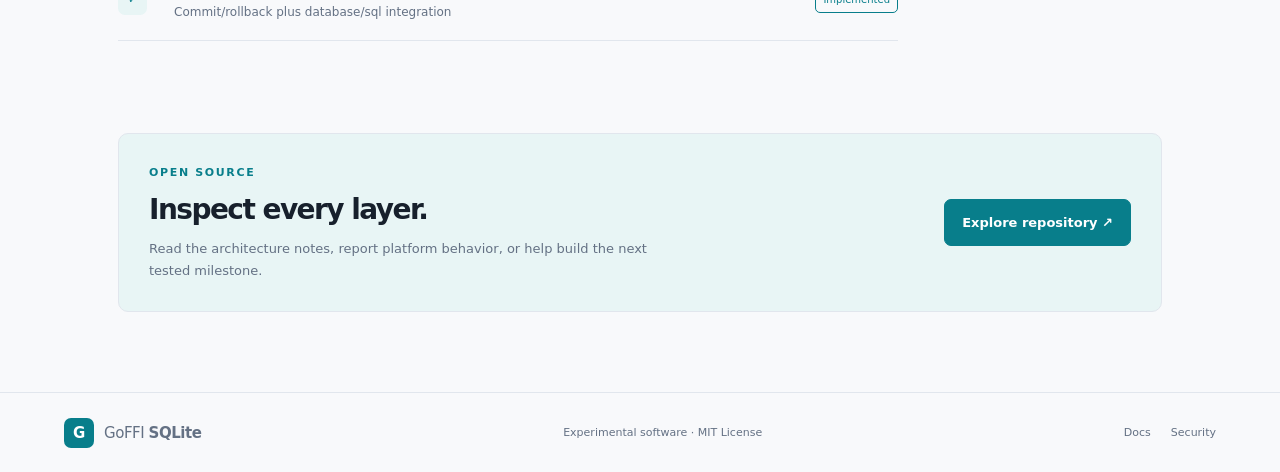
==== commit dad85b9a: "docs: update website implementation roadmap" ====
--- a/docs/index.html
+++ b/docs/index.html
@@ -27,10 +27,10 @@
         <a class="button secondary" href="https://github.com/Aswanidev-vs/gosqlite-ffi">View source ↗</a>
       </div>
       <div class="terminal" aria-label="Example command"><div class="terminal-head"><span></span><span></span><span></span><label>terminal</label><button id="copy-command" type="button">Copy</button></div><pre><span class="prompt">$</span> go get github.com/Aswanidev-vs/gosqlite-ffi</pre></div>
-      <p class="hero-note">Current milestone: open databases, execute parameterized SQL, and query typed rows. Transactions and database/sql integration remain planned.</p>
+      <p class="hero-note">Current milestone: database lifecycle, reusable prepared statements, transactions, and database/sql driver support are implemented; cross-platform validation is ongoing.</p>
     </section>
     <section class="metrics" aria-label="Project facts">
-      <div><span class="metric-label">LANGUAGE</span><strong>Go 1.22+</strong></div>
+      <div><span class="metric-label">LANGUAGE</span><strong>Go 1.25+</strong></div>
       <div><span class="metric-label">NATIVE BOUNDARY</span><strong>purego</strong></div>
       <div><span class="metric-label">BUILD MODE</span><strong>CGO-free</strong></div>
       <div><span class="metric-label">MATURITY</span><strong class="amber">Prototype</strong></div>
@@ -73,7 +73,7 @@
     </section>
     <section id="examples" class="section">
       <div class="section-kicker">PRACTICAL EXAMPLES</div><h2>Use the API that exists today</h2>
-      <p class="section-intro">These examples cover the current diagnostic API only. GoFFI SQLite does not open databases or execute SQL yet.</p>
+      <p class="section-intro">GoFFI SQLite now supports database connections, parameterized statements, transactions, and the standard database/sql interfaces.</p>
       <div class="code-card"><div class="code-card-head"><span>Example 1 · Print version and numeric version</span><button class="copy-code" type="button">Copy code</button></div><pre><code>package main
 
 import (
@@ -128,16 +128,16 @@
       <p class="inline-note"><strong>Platform note:</strong> The explicit path above is an example for some Linux distributions; use the actual absolute path on your system. Windows and macOS use different library names and locations.</p>
       <div class="code-card"><div class="code-card-head"><span>Example 3 · Install and run</span><button class="copy-code" type="button">Copy code</button></div><pre><code>go get github.com/Aswanidev-vs/gosqlite-ffi
 go run .</code></pre></div>
-      <p class="inline-note"><strong>Important:</strong> The native SQLite shared library must be installed and discoverable when using <code>LoadDefault</code>. This package currently exposes <code>Version</code>, <code>VersionNumber</code>, <code>Load</code>, and <code>Close</code>; it does not yet support SQL queries, prepared statements, or transactions.</p>
+      <p class="inline-note"><strong>Important:</strong> The native SQLite shared library must be installed and discoverable when using <code>LoadDefault</code>. This package is experimental; review the platform notes and run the test suite on your target OS before production use.</p>
     </section>
     <section id="roadmap" class="section roadmap">
-      <div class="section-kicker">WHAT'S NEXT</div><h2>An early database API, still under development.</h2>
-      <p class="section-intro">The core open/execute/query path is implemented. Transactions and database/sql integration remain on the roadmap.</p>
+      <div class="section-kicker">IMPLEMENTATION STATUS</div><h2>From native calls to Go database APIs.</h2>
+      <p class="section-intro">The initial implementation now covers the database lifecycle, reusable native statements, transactions, and a standard-library SQL driver. This remains experimental and needs validation on every supported platform.</p>
       <ul class="roadmap-list">
-        <li class="done"><span>✓</span><div><strong>Native library loading</strong><small>Resolve and call sqlite3_libversion()</small></div><em>Done</em></li>
-        <li><span>02</span><div><strong>Database open and close</strong><small>Own native handles and surface SQLite errors</small></div><em>Planned</em></li>
-        <li><span>03</span><div><strong>Prepared statements</strong><small>Bound parameters, typed values, and row iteration</small></div><em>Planned</em></li>
-        <li><span>04</span><div><strong>Transactions and driver</strong><small>Transactions, busy handling, database/sql integration</small></div><em>Planned</em></li>
+        <li class="done"><span>✓</span><div><strong>Native library loading</strong><small>Resolve SQLite symbols and report runtime version</small></div><em>Done</em></li>
+        <li class="done"><span>✓</span><div><strong>Database open and close</strong><small>Own native handles, serialize calls, and surface SQLite errors</small></div><em>Implemented</em></li>
+        <li class="done"><span>✓</span><div><strong>Prepared statements</strong><small>Reusable native statements, bound parameters, typed rows</small></div><em>Implemented</em></li>
+        <li class="done"><span>✓</span><div><strong>Transactions and driver</strong><small>Commit/rollback plus database/sql integration</small></div><em>Implemented</em></li>
       </ul>
     </section>
     <section class="callout"><div><div class="section-kicker">OPEN SOURCE</div><h2>Inspect every layer.</h2><p>Read the architecture notes, report platform behavior, or help build the next tested milestone.</p></div><a class="button primary" href="https://github.com/Aswanidev-vs/gosqlite-ffi">Explore repository ↗</a></section>
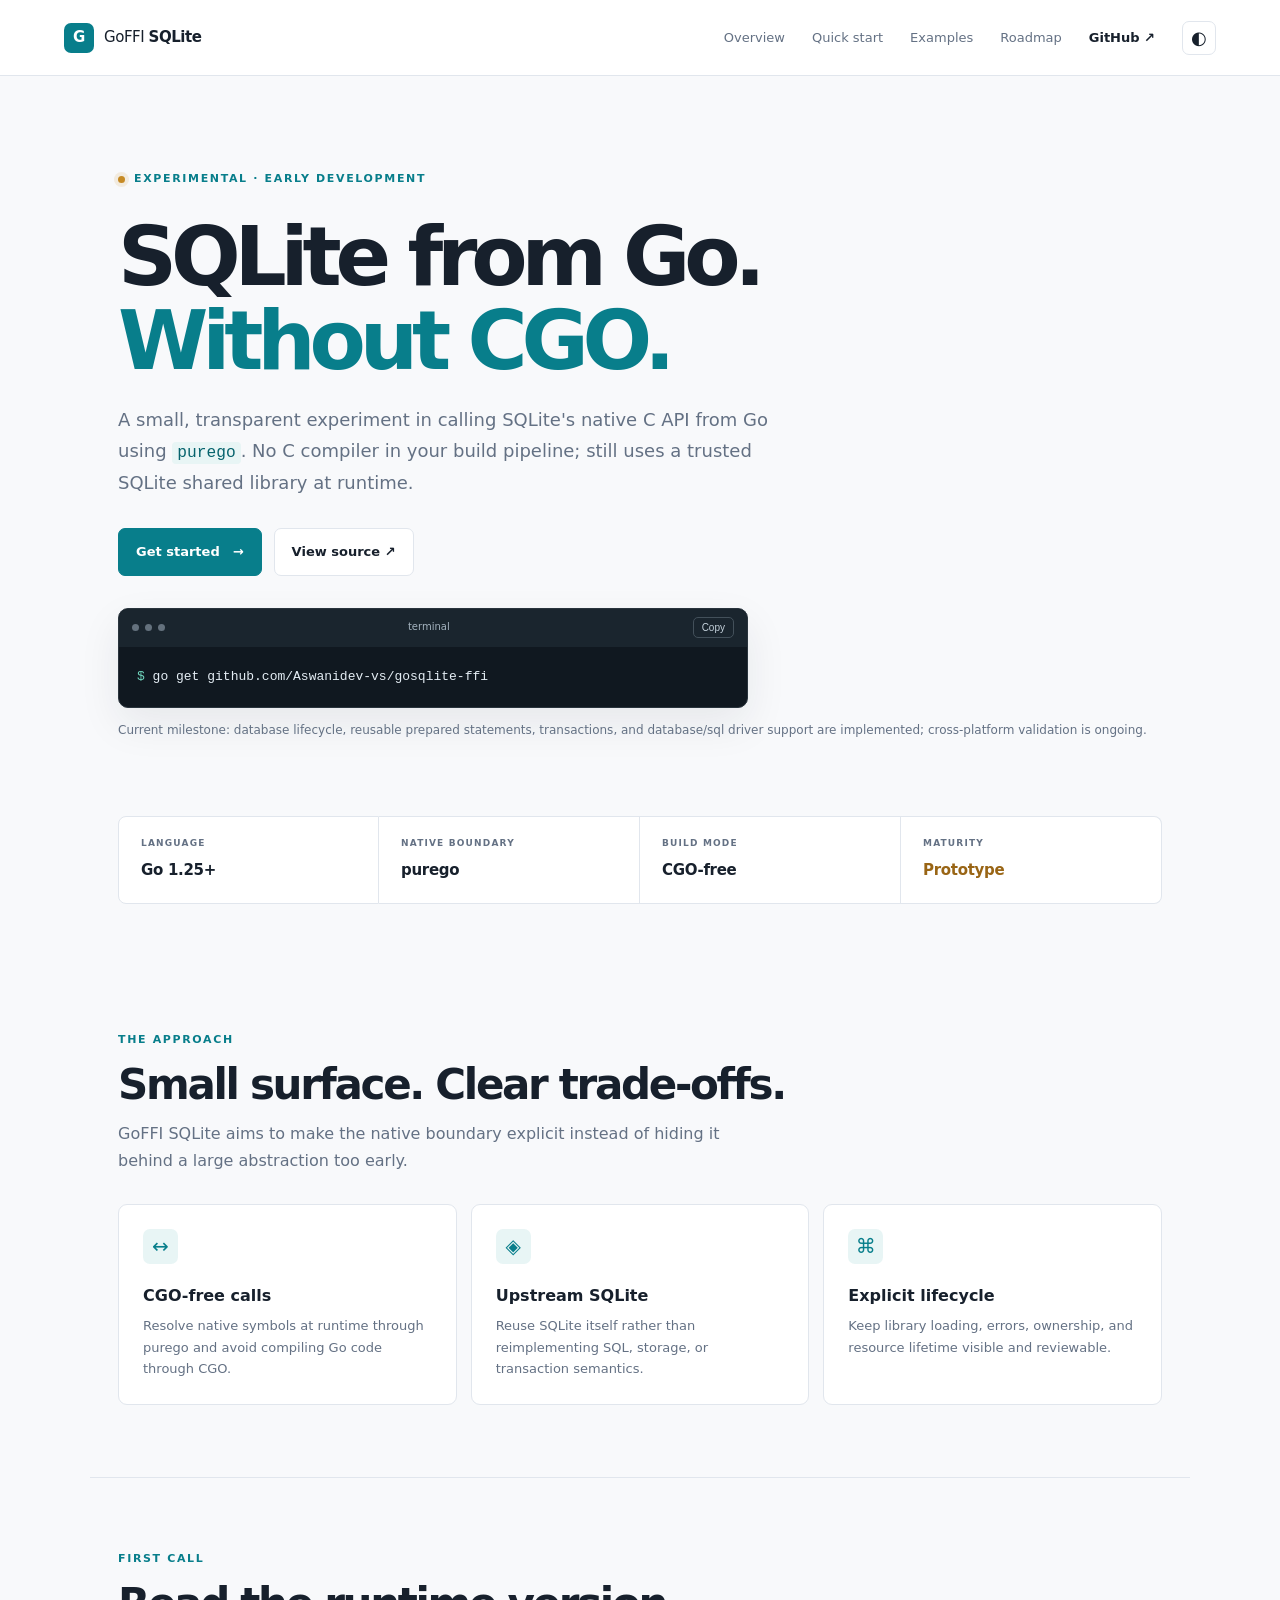
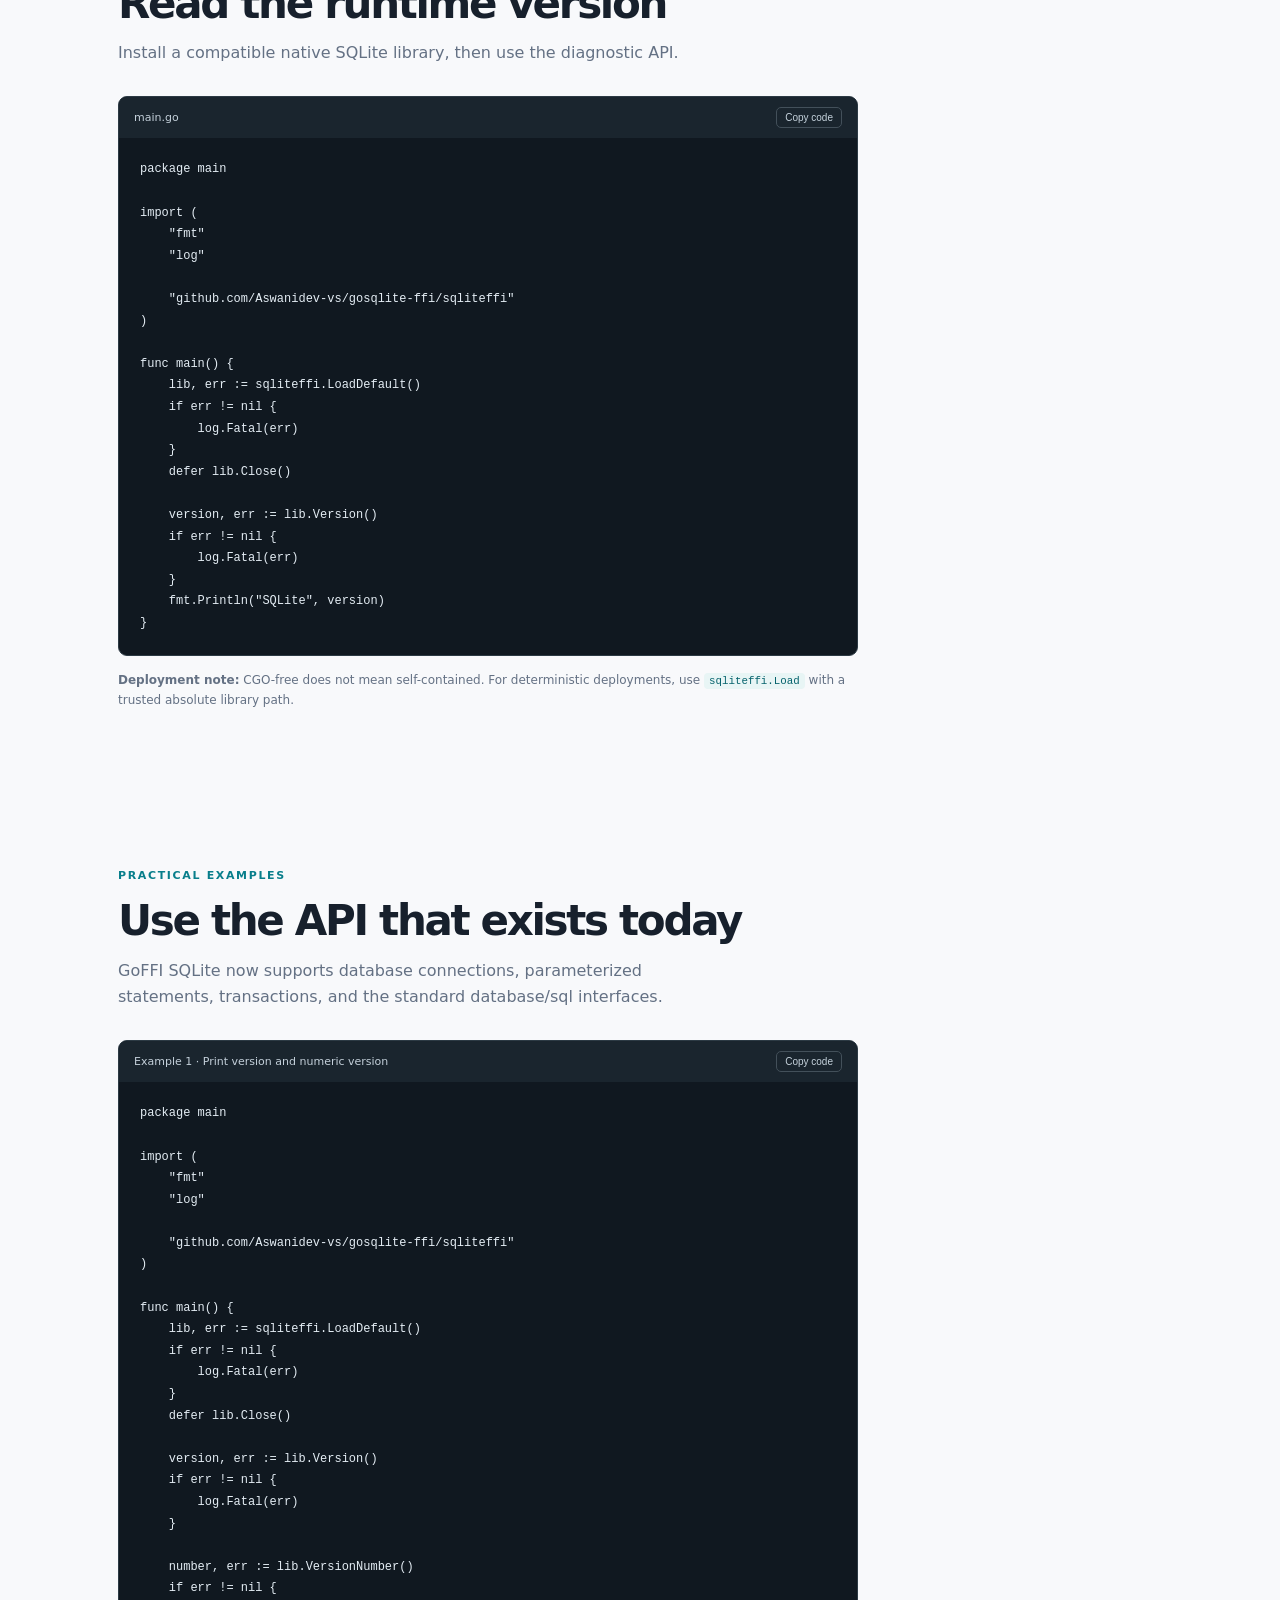
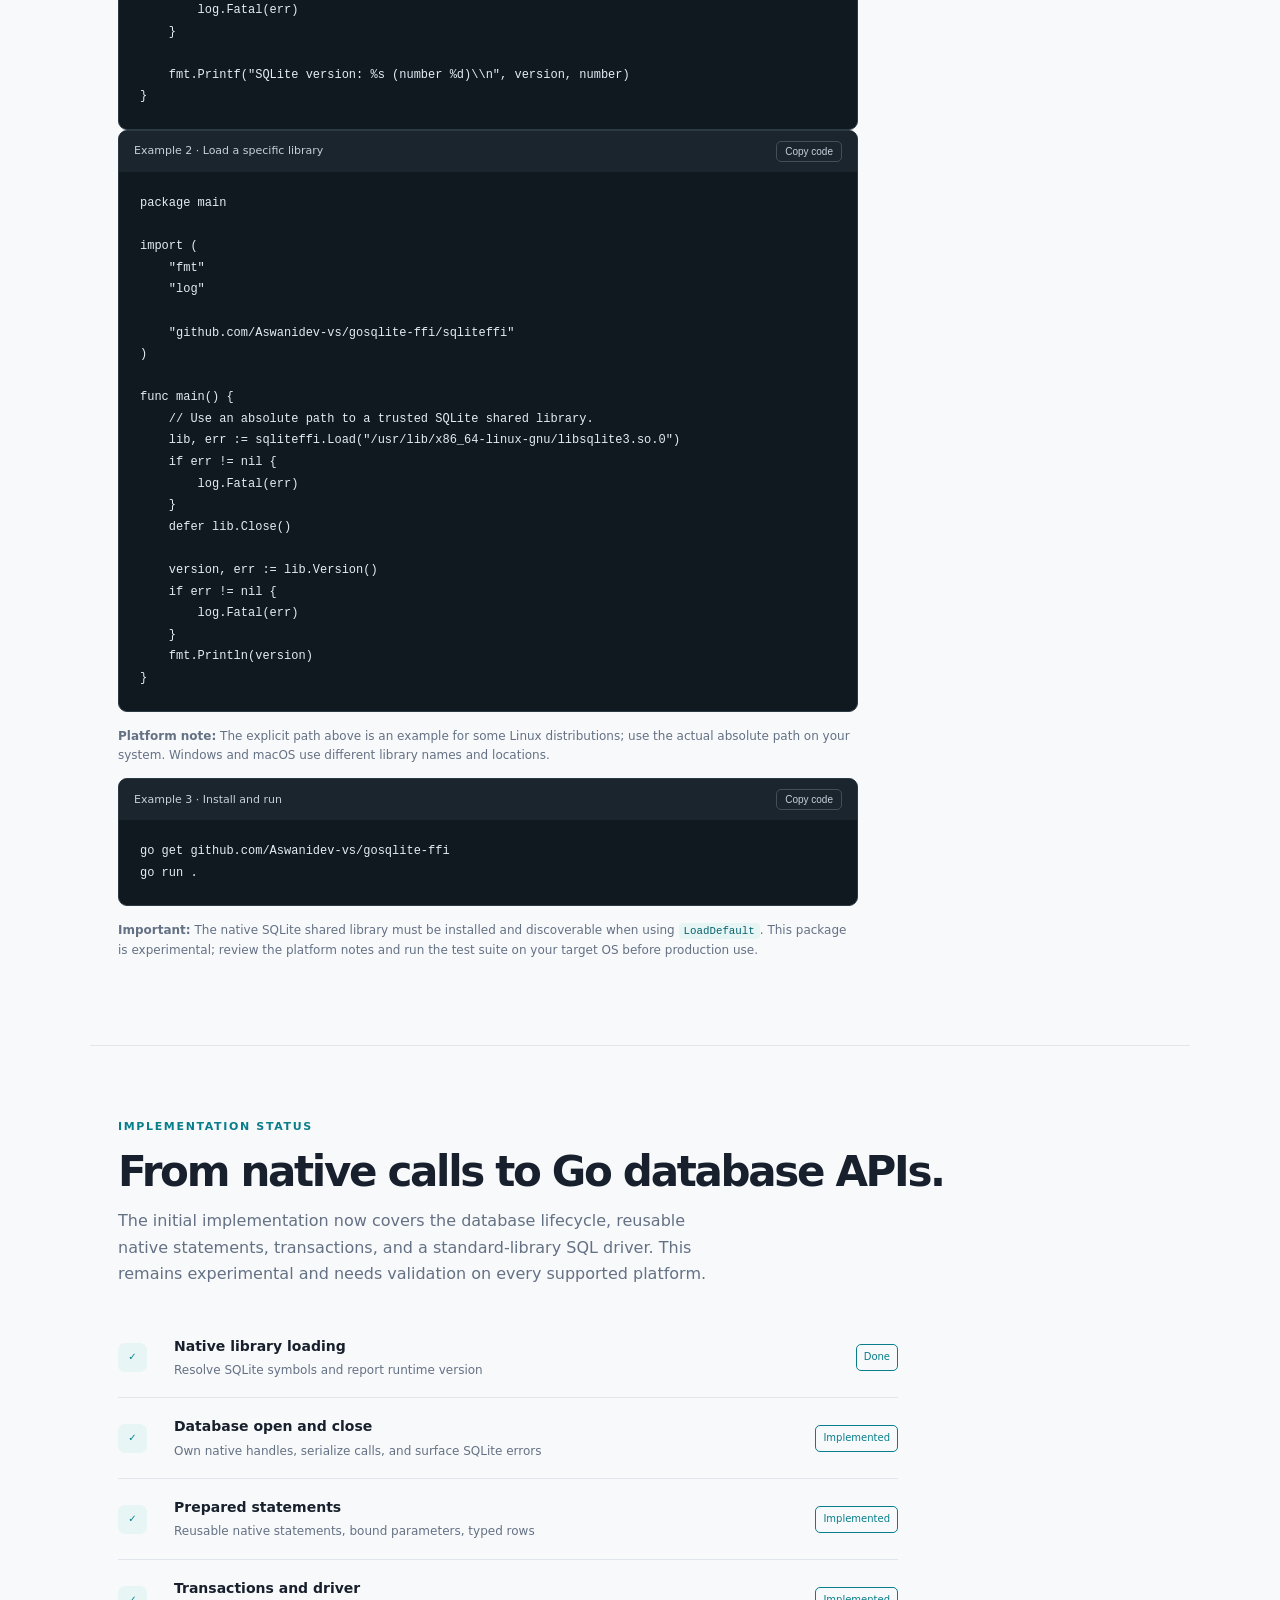
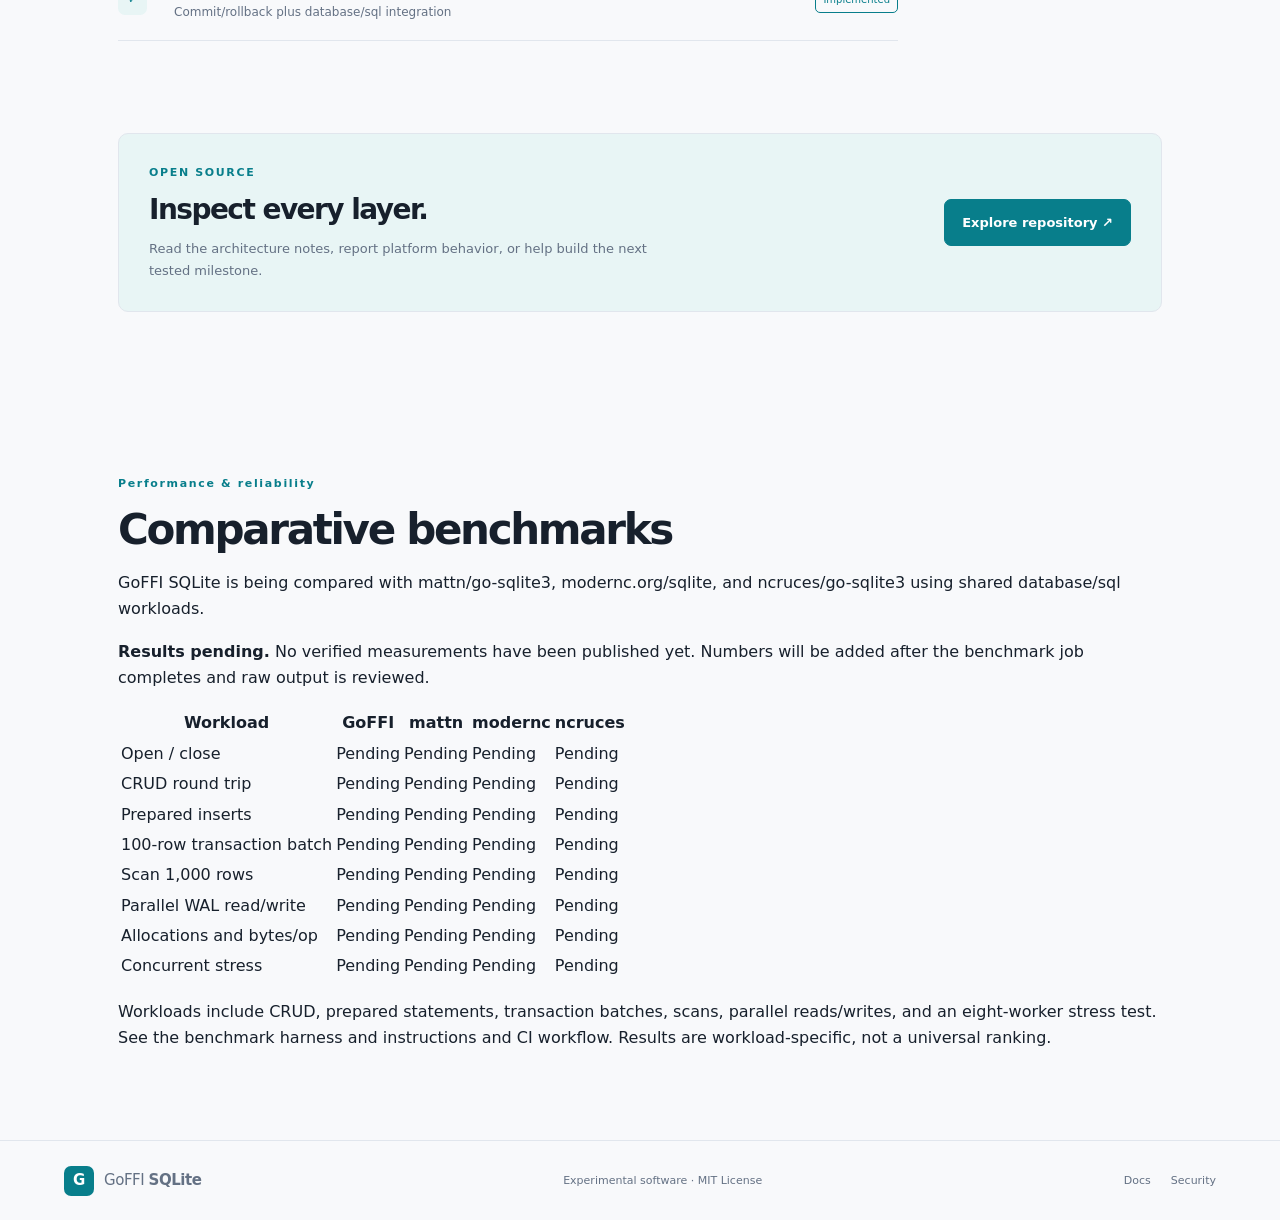
==== commit 13a0e044: "Add comparative benchmark table to project website" ====
--- a/docs/index.html
+++ b/docs/index.html
@@ -141,7 +141,32 @@
       </ul>
     </section>
     <section class="callout"><div><div class="section-kicker">OPEN SOURCE</div><h2>Inspect every layer.</h2><p>Read the architecture notes, report platform behavior, or help build the next tested milestone.</p></div><a class="button primary" href="https://github.com/Aswanidev-vs/gosqlite-ffi">Explore repository ↗</a></section>
-  </main>
+  <section id="benchmarks" class="section">
+  <div class="section-heading">
+    <p class="eyebrow">Performance &amp; reliability</p>
+    <h2>Comparative benchmarks</h2>
+    <p>GoFFI SQLite is being compared with mattn/go-sqlite3, modernc.org/sqlite, and ncruces/go-sqlite3 using shared database/sql workloads.</p>
+  </div>
+  <p class="notice"><strong>Results pending.</strong> No verified measurements have been published yet. Numbers will be added after the benchmark job completes and raw output is reviewed.</p>
+  <div class="table-wrap">
+    <table>
+      <thead><tr><th>Workload</th><th>GoFFI</th><th>mattn</th><th>modernc</th><th>ncruces</th></tr></thead>
+      <tbody>
+        <tr><td>Open / close</td><td>Pending</td><td>Pending</td><td>Pending</td><td>Pending</td></tr>
+        <tr><td>CRUD round trip</td><td>Pending</td><td>Pending</td><td>Pending</td><td>Pending</td></tr>
+        <tr><td>Prepared inserts</td><td>Pending</td><td>Pending</td><td>Pending</td><td>Pending</td></tr>
+        <tr><td>100-row transaction batch</td><td>Pending</td><td>Pending</td><td>Pending</td><td>Pending</td></tr>
+        <tr><td>Scan 1,000 rows</td><td>Pending</td><td>Pending</td><td>Pending</td><td>Pending</td></tr>
+        <tr><td>Parallel WAL read/write</td><td>Pending</td><td>Pending</td><td>Pending</td><td>Pending</td></tr>
+        <tr><td>Allocations and bytes/op</td><td>Pending</td><td>Pending</td><td>Pending</td><td>Pending</td></tr>
+        <tr><td>Concurrent stress</td><td>Pending</td><td>Pending</td><td>Pending</td><td>Pending</td></tr>
+      </tbody>
+    </table>
+  </div>
+  <p>Workloads include CRUD, prepared statements, transaction batches, scans, parallel reads/writes, and an eight-worker stress test. See the <a href="https://github.com/Aswanidev-vs/gosqlite-ffi/tree/main/benchmarks">benchmark harness and instructions</a> and <a href="https://github.com/Aswanidev-vs/gosqlite-ffi/actions/workflows/benchmarks.yml">CI workflow</a>. Results are workload-specific, not a universal ranking.</p>
+</section>
+
+</main>
   <footer><a class="brand" href="#"><span class="brand-mark">G</span><span>GoFFI <b>SQLite</b></span></a><span>Experimental software · MIT License</span><div><a href="https://github.com/Aswanidev-vs/gosqlite-ffi/blob/main/README.md">Docs</a><a href="https://github.com/Aswanidev-vs/gosqlite-ffi/blob/main/SECURITY.md">Security</a></div></footer>
 </body>
 </html>
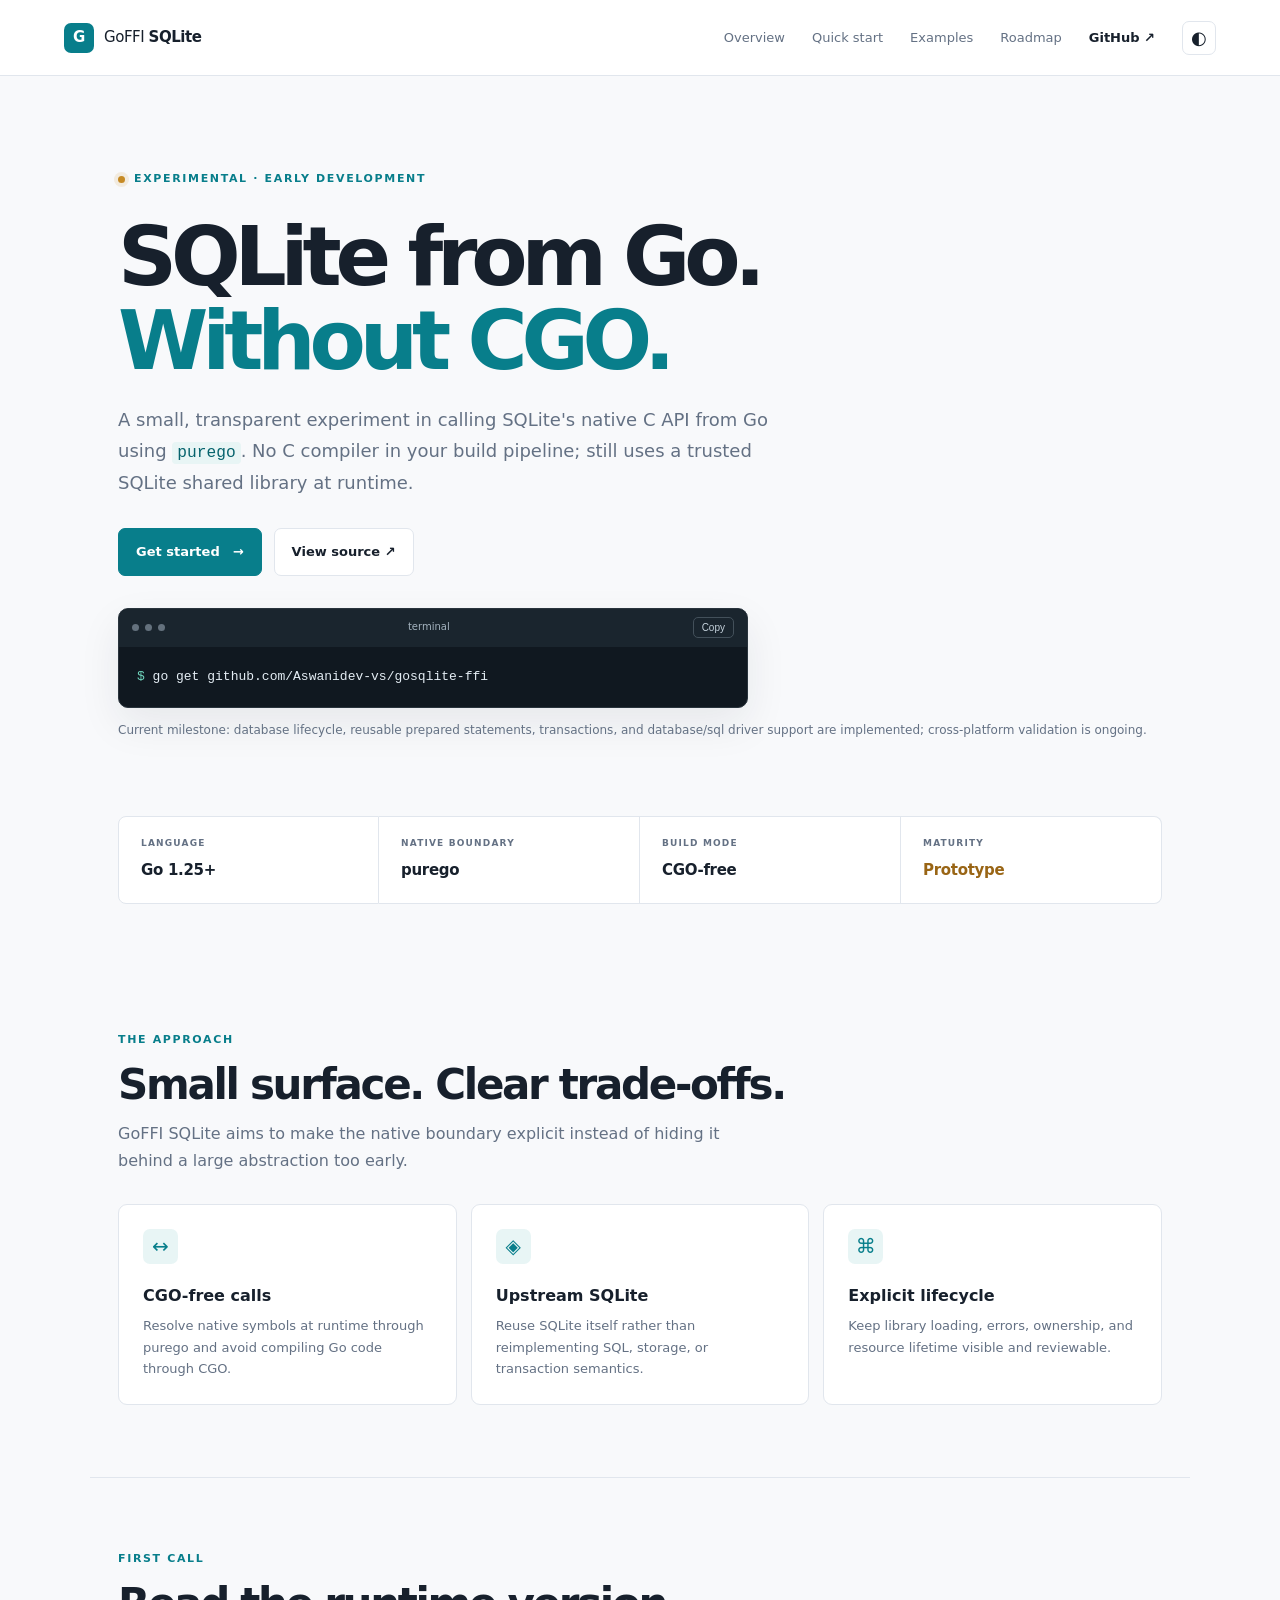
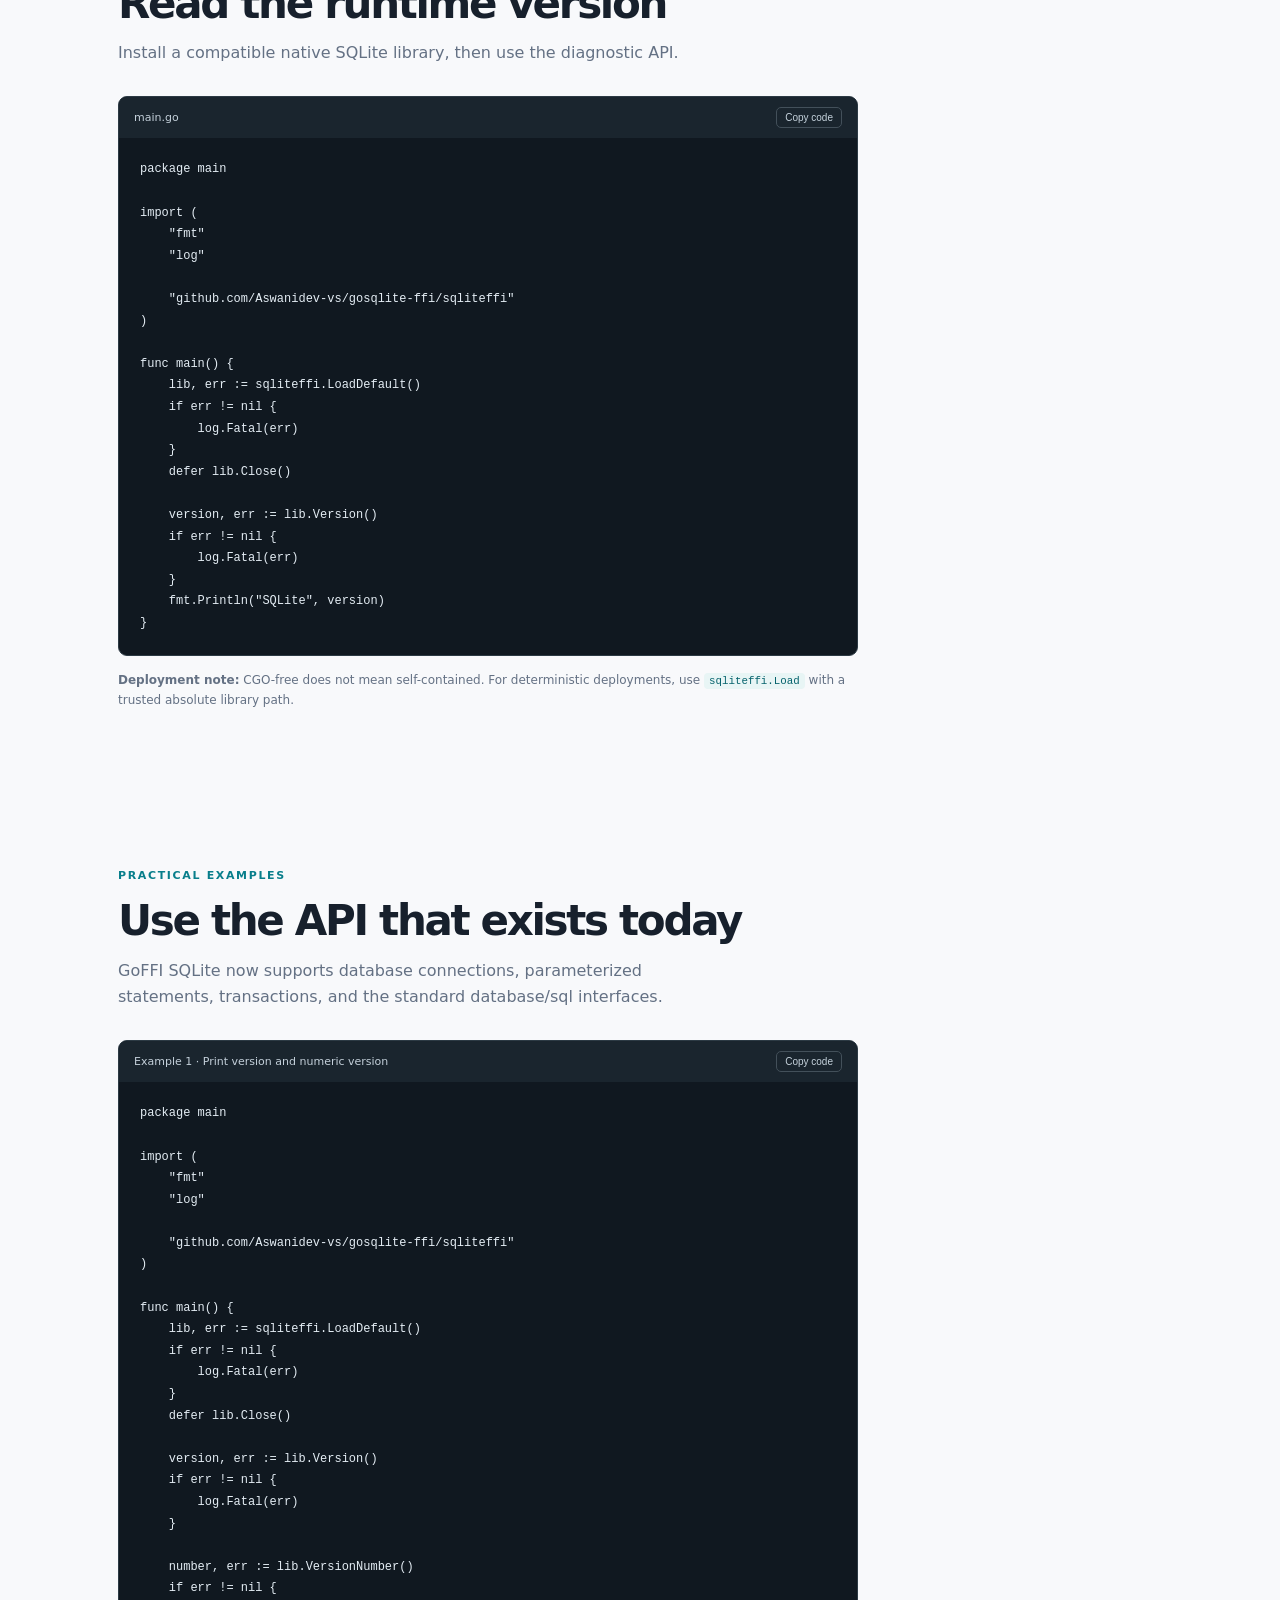
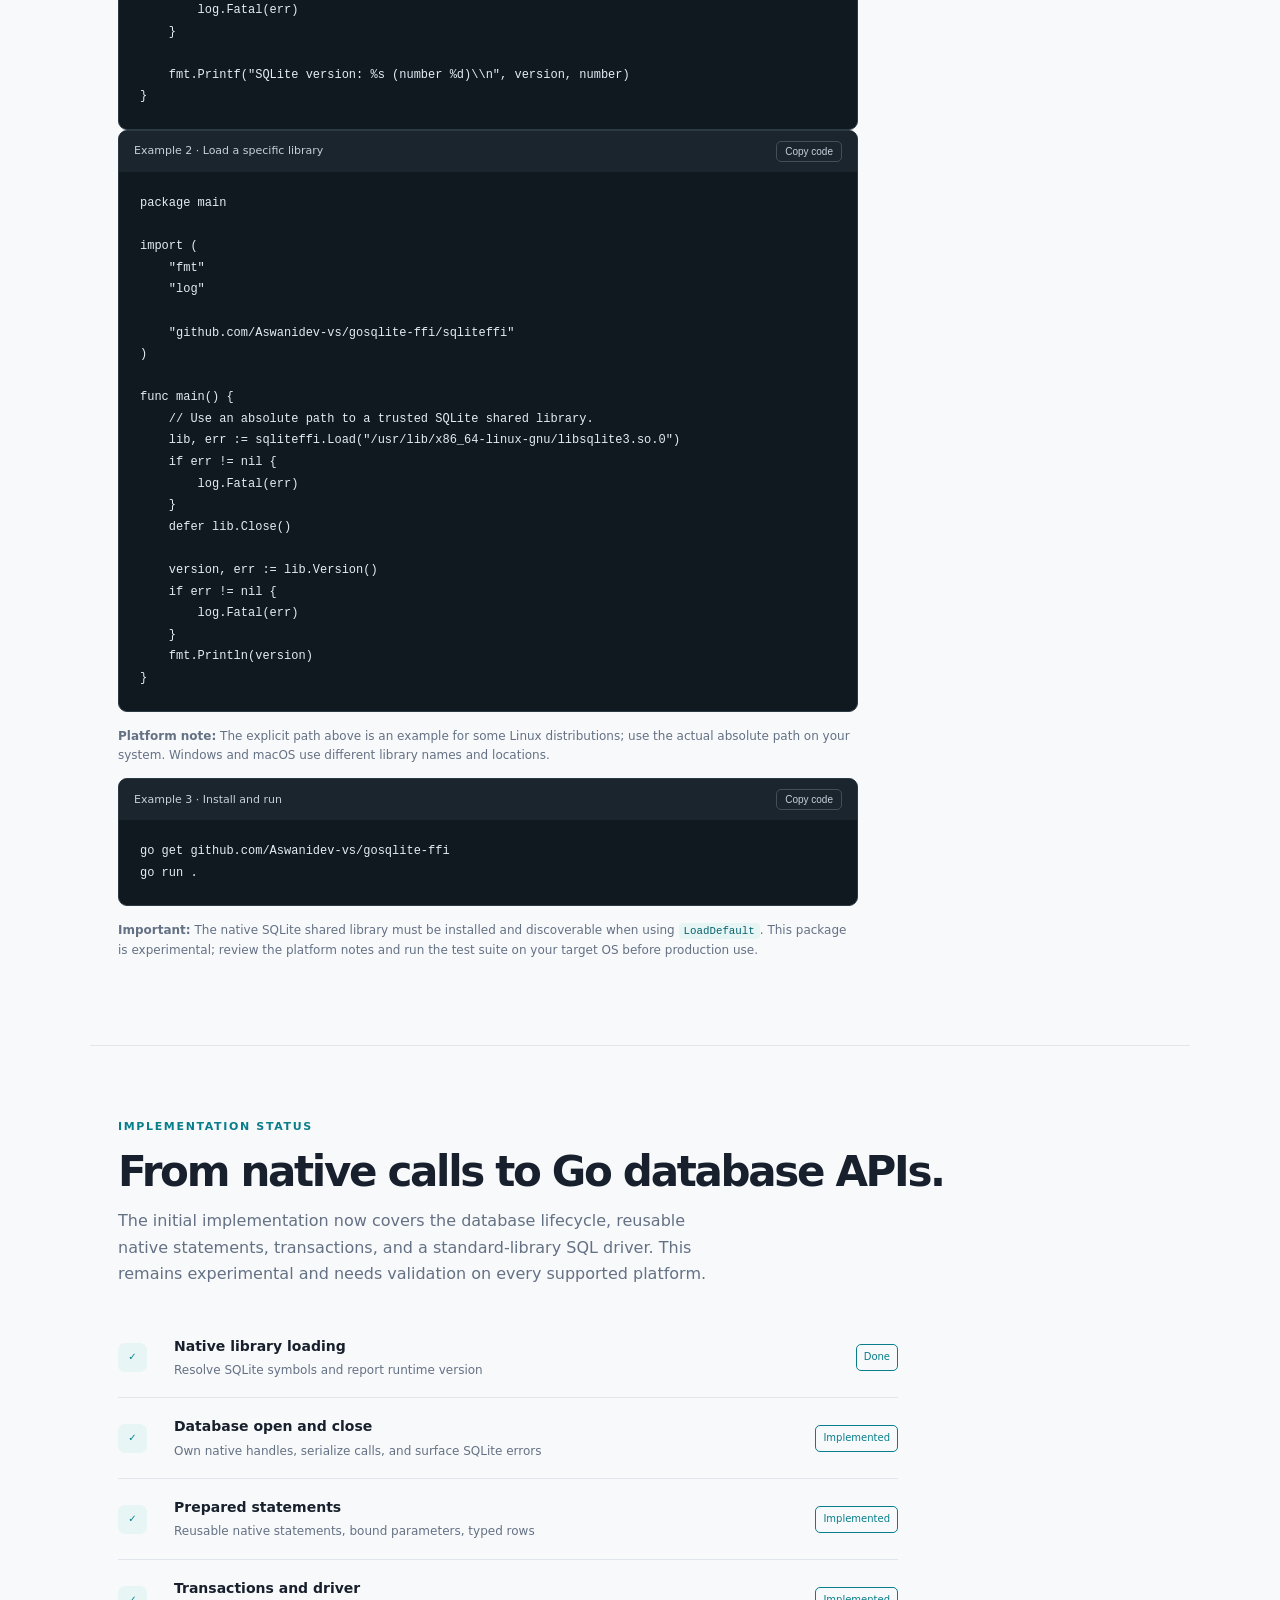
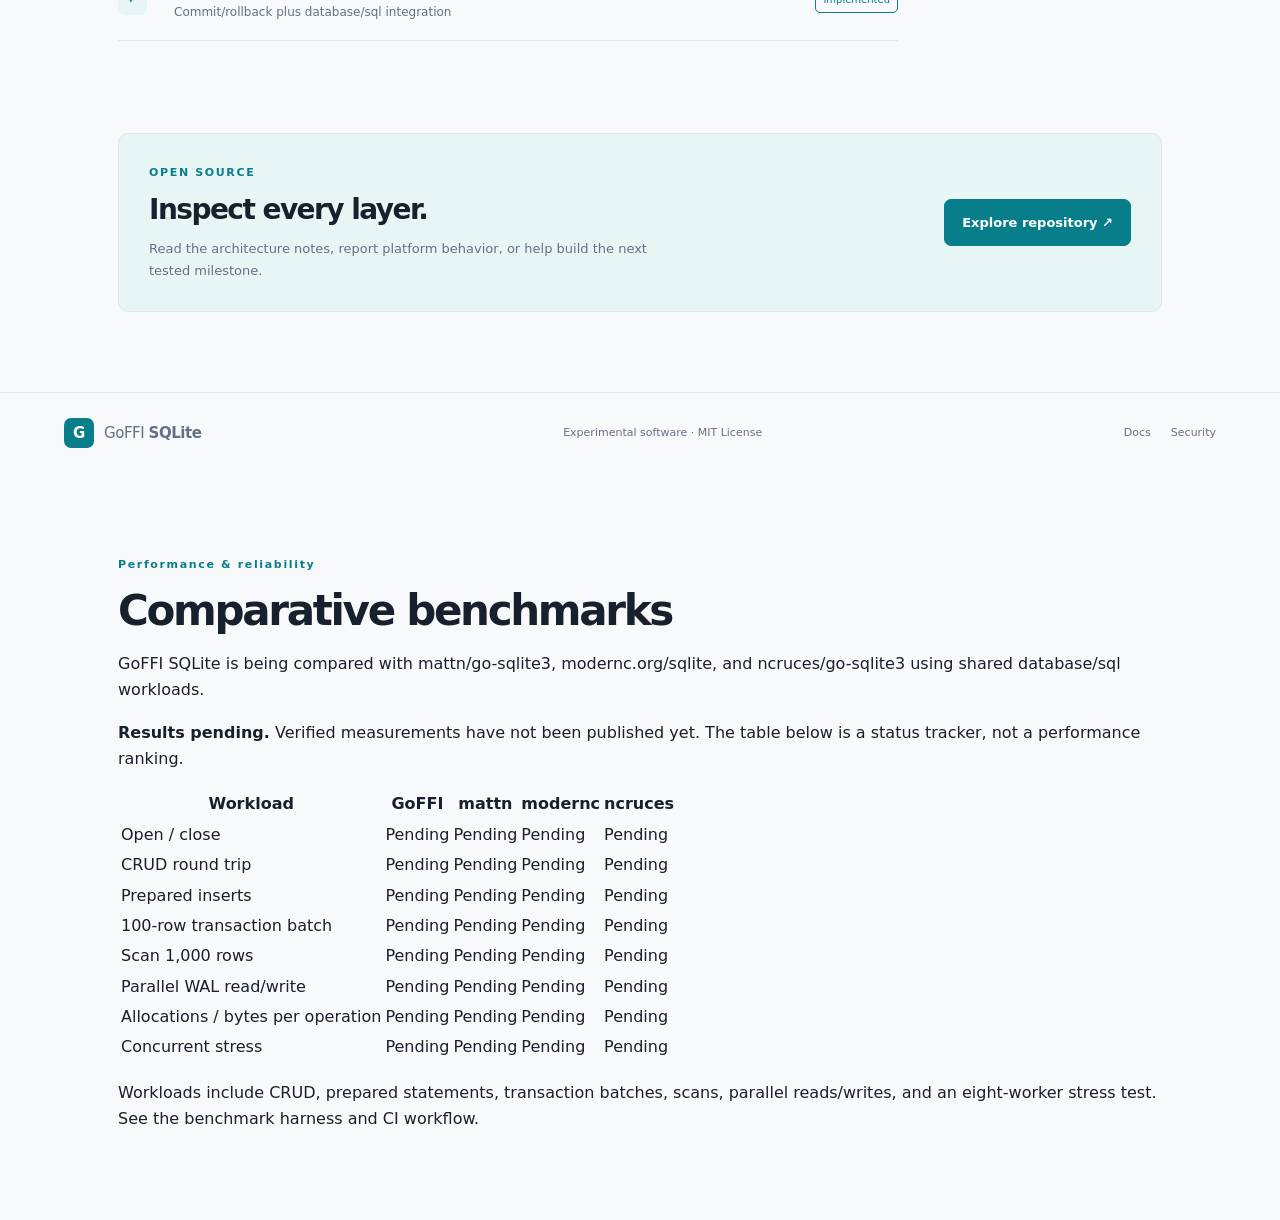
==== commit 48187dd0: "Add benchmark comparison section to docs website" ====
--- a/docs/index.html
+++ b/docs/index.html
@@ -141,32 +141,30 @@
       </ul>
     </section>
     <section class="callout"><div><div class="section-kicker">OPEN SOURCE</div><h2>Inspect every layer.</h2><p>Read the architecture notes, report platform behavior, or help build the next tested milestone.</p></div><a class="button primary" href="https://github.com/Aswanidev-vs/gosqlite-ffi">Explore repository ↗</a></section>
-  <section id="benchmarks" class="section">
+  </main>
+  <footer><a class="brand" href="#"><span class="brand-mark">G</span><span>GoFFI <b>SQLite</b></span></a><span>Experimental software · MIT License</span><div><a href="https://github.com/Aswanidev-vs/gosqlite-ffi/blob/main/README.md">Docs</a><a href="https://github.com/Aswanidev-vs/gosqlite-ffi/blob/main/SECURITY.md">Security</a></div></footer>
+<section id="benchmarks" class="section">
   <div class="section-heading">
     <p class="eyebrow">Performance &amp; reliability</p>
     <h2>Comparative benchmarks</h2>
     <p>GoFFI SQLite is being compared with mattn/go-sqlite3, modernc.org/sqlite, and ncruces/go-sqlite3 using shared database/sql workloads.</p>
   </div>
-  <p class="notice"><strong>Results pending.</strong> No verified measurements have been published yet. Numbers will be added after the benchmark job completes and raw output is reviewed.</p>
-  <div class="table-wrap">
-    <table>
-      <thead><tr><th>Workload</th><th>GoFFI</th><th>mattn</th><th>modernc</th><th>ncruces</th></tr></thead>
-      <tbody>
-        <tr><td>Open / close</td><td>Pending</td><td>Pending</td><td>Pending</td><td>Pending</td></tr>
-        <tr><td>CRUD round trip</td><td>Pending</td><td>Pending</td><td>Pending</td><td>Pending</td></tr>
-        <tr><td>Prepared inserts</td><td>Pending</td><td>Pending</td><td>Pending</td><td>Pending</td></tr>
-        <tr><td>100-row transaction batch</td><td>Pending</td><td>Pending</td><td>Pending</td><td>Pending</td></tr>
-        <tr><td>Scan 1,000 rows</td><td>Pending</td><td>Pending</td><td>Pending</td><td>Pending</td></tr>
-        <tr><td>Parallel WAL read/write</td><td>Pending</td><td>Pending</td><td>Pending</td><td>Pending</td></tr>
-        <tr><td>Allocations and bytes/op</td><td>Pending</td><td>Pending</td><td>Pending</td><td>Pending</td></tr>
-        <tr><td>Concurrent stress</td><td>Pending</td><td>Pending</td><td>Pending</td><td>Pending</td></tr>
-      </tbody>
-    </table>
-  </div>
-  <p>Workloads include CRUD, prepared statements, transaction batches, scans, parallel reads/writes, and an eight-worker stress test. See the <a href="https://github.com/Aswanidev-vs/gosqlite-ffi/tree/main/benchmarks">benchmark harness and instructions</a> and <a href="https://github.com/Aswanidev-vs/gosqlite-ffi/actions/workflows/benchmarks.yml">CI workflow</a>. Results are workload-specific, not a universal ranking.</p>
+  <p><strong>Results pending.</strong> Verified measurements have not been published yet. The table below is a status tracker, not a performance ranking.</p>
+  <div class="table-wrap"><table>
+    <thead><tr><th>Workload</th><th>GoFFI</th><th>mattn</th><th>modernc</th><th>ncruces</th></tr></thead>
+    <tbody>
+      <tr><td>Open / close</td><td>Pending</td><td>Pending</td><td>Pending</td><td>Pending</td></tr>
+      <tr><td>CRUD round trip</td><td>Pending</td><td>Pending</td><td>Pending</td><td>Pending</td></tr>
+      <tr><td>Prepared inserts</td><td>Pending</td><td>Pending</td><td>Pending</td><td>Pending</td></tr>
+      <tr><td>100-row transaction batch</td><td>Pending</td><td>Pending</td><td>Pending</td><td>Pending</td></tr>
+      <tr><td>Scan 1,000 rows</td><td>Pending</td><td>Pending</td><td>Pending</td><td>Pending</td></tr>
+      <tr><td>Parallel WAL read/write</td><td>Pending</td><td>Pending</td><td>Pending</td><td>Pending</td></tr>
+      <tr><td>Allocations / bytes per operation</td><td>Pending</td><td>Pending</td><td>Pending</td><td>Pending</td></tr>
+      <tr><td>Concurrent stress</td><td>Pending</td><td>Pending</td><td>Pending</td><td>Pending</td></tr>
+    </tbody>
+  </table></div>
+  <p>Workloads include CRUD, prepared statements, transaction batches, scans, parallel reads/writes, and an eight-worker stress test. See the <a href="https://github.com/Aswanidev-vs/gosqlite-ffi/tree/main/benchmarks">benchmark harness</a> and <a href="https://github.com/Aswanidev-vs/gosqlite-ffi/actions/workflows/benchmarks.yml">CI workflow</a>.</p>
 </section>
 
-</main>
-  <footer><a class="brand" href="#"><span class="brand-mark">G</span><span>GoFFI <b>SQLite</b></span></a><span>Experimental software · MIT License</span><div><a href="https://github.com/Aswanidev-vs/gosqlite-ffi/blob/main/README.md">Docs</a><a href="https://github.com/Aswanidev-vs/gosqlite-ffi/blob/main/SECURITY.md">Security</a></div></footer>
 </body>
 </html>
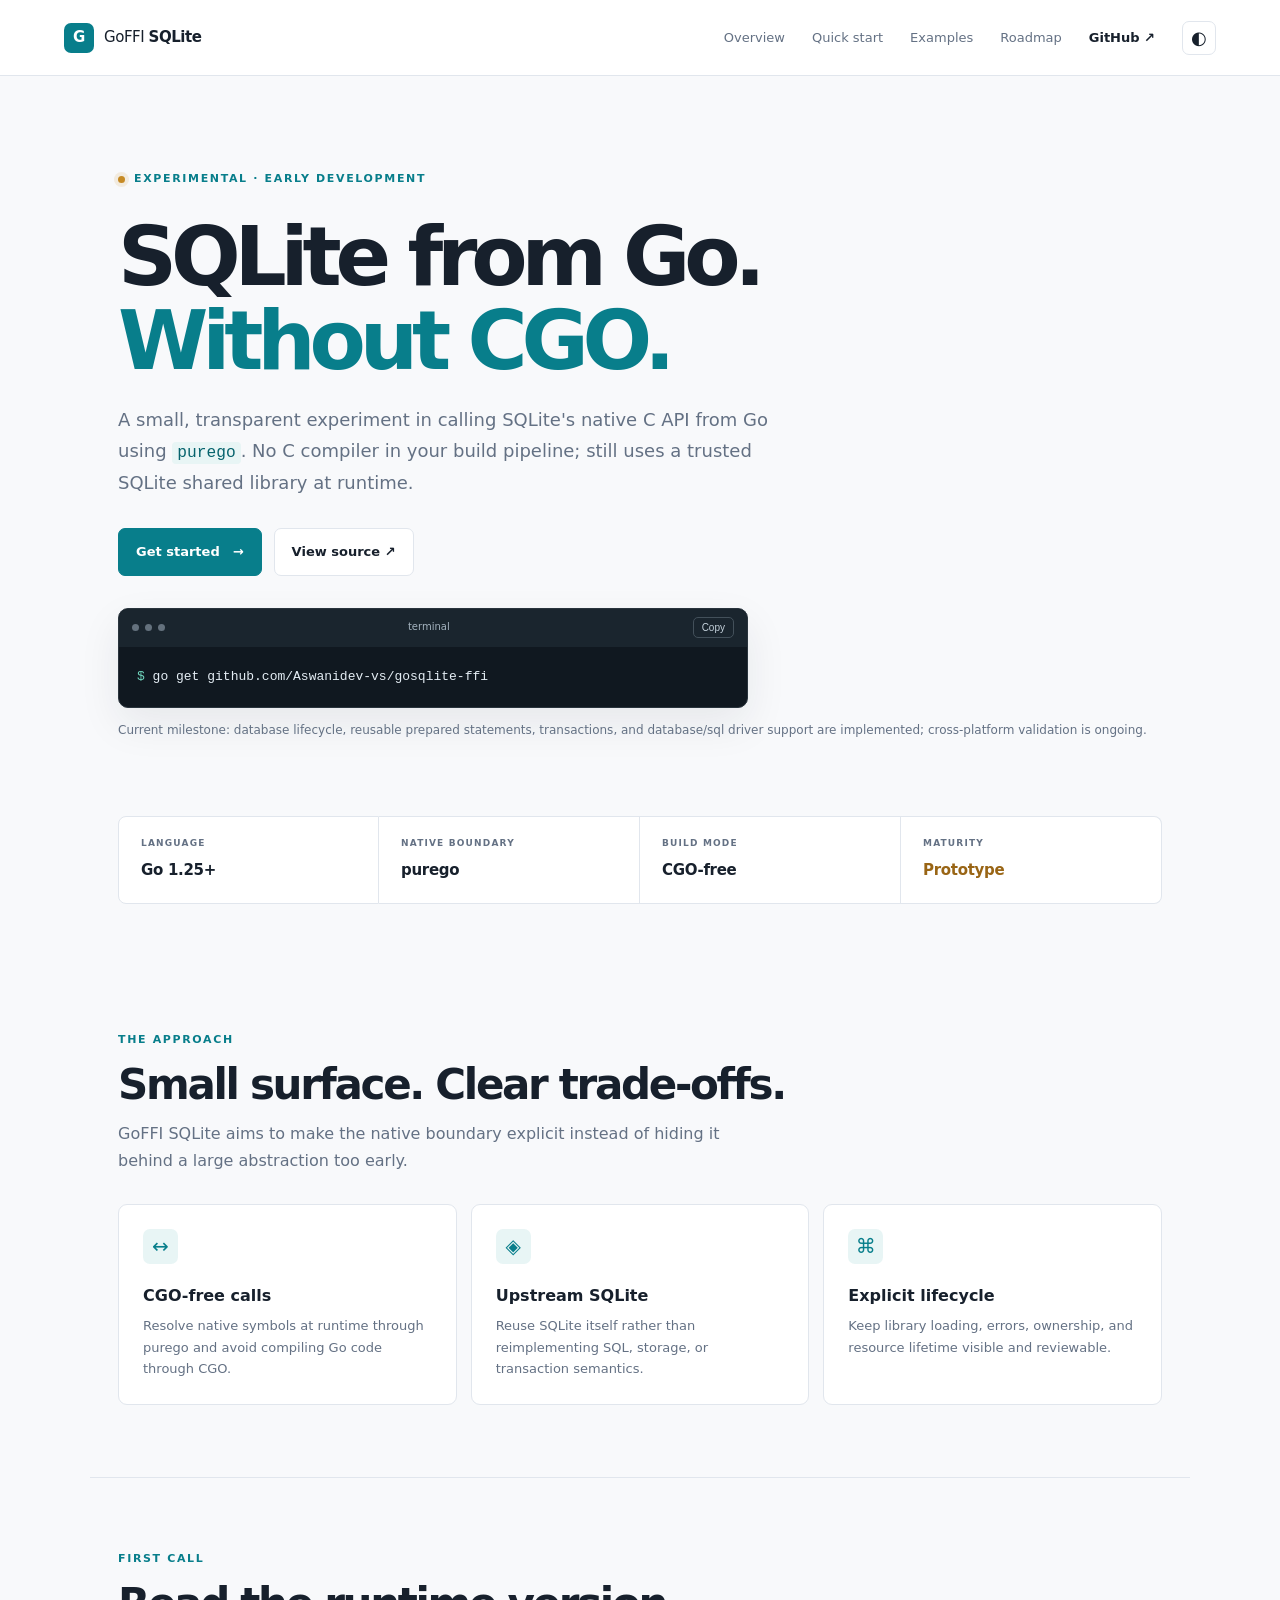
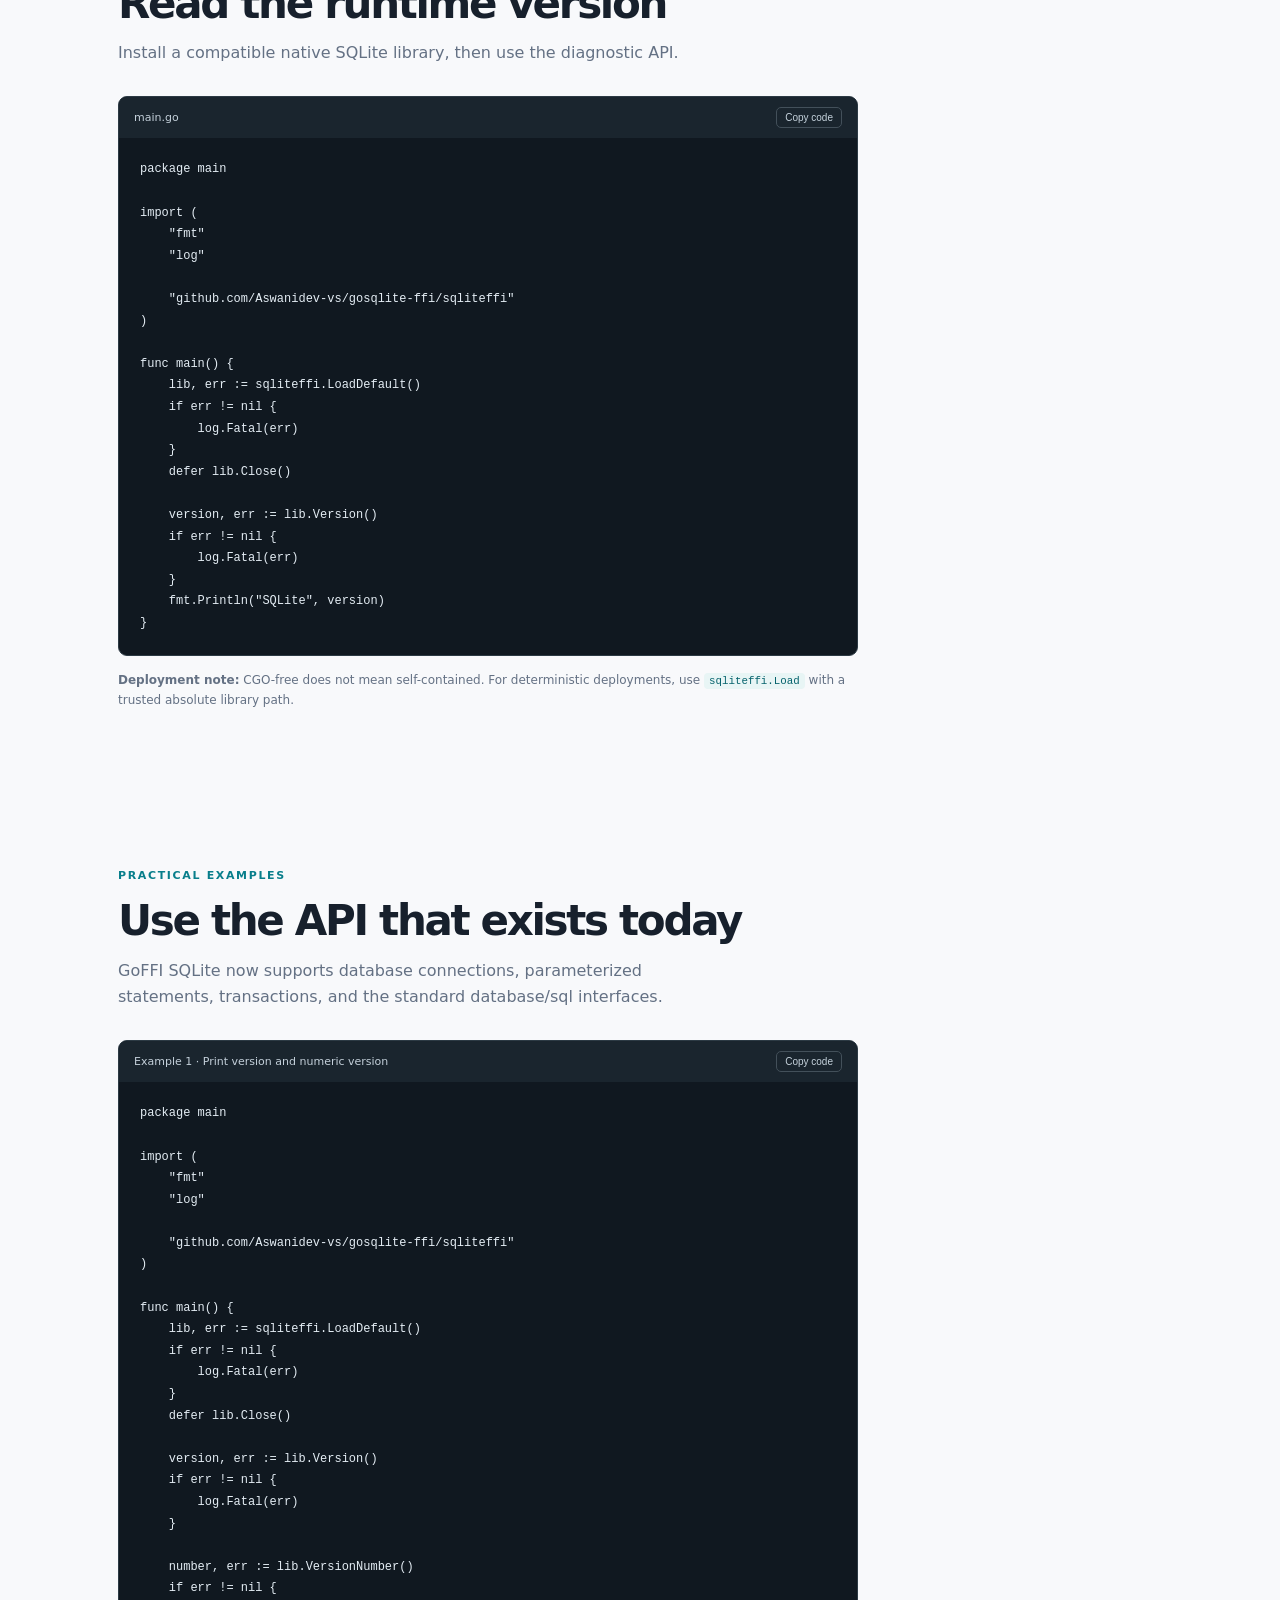
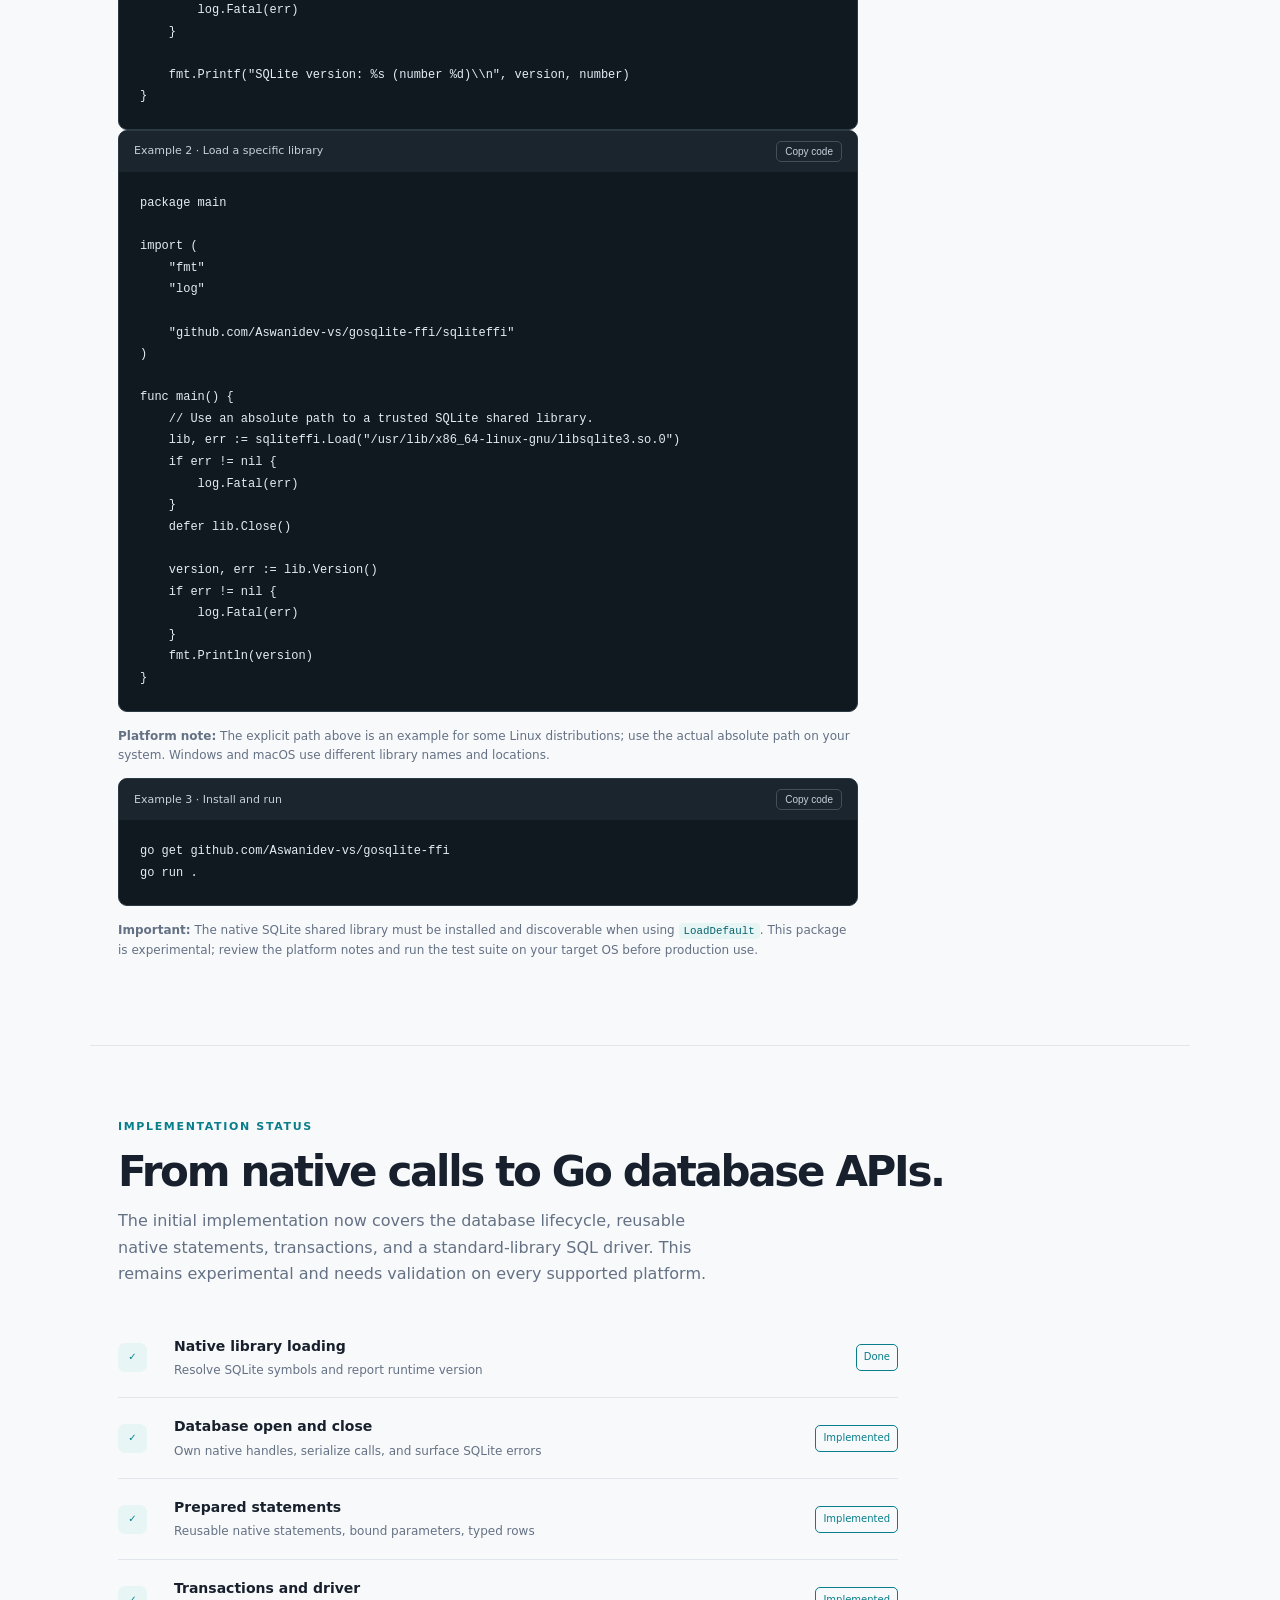
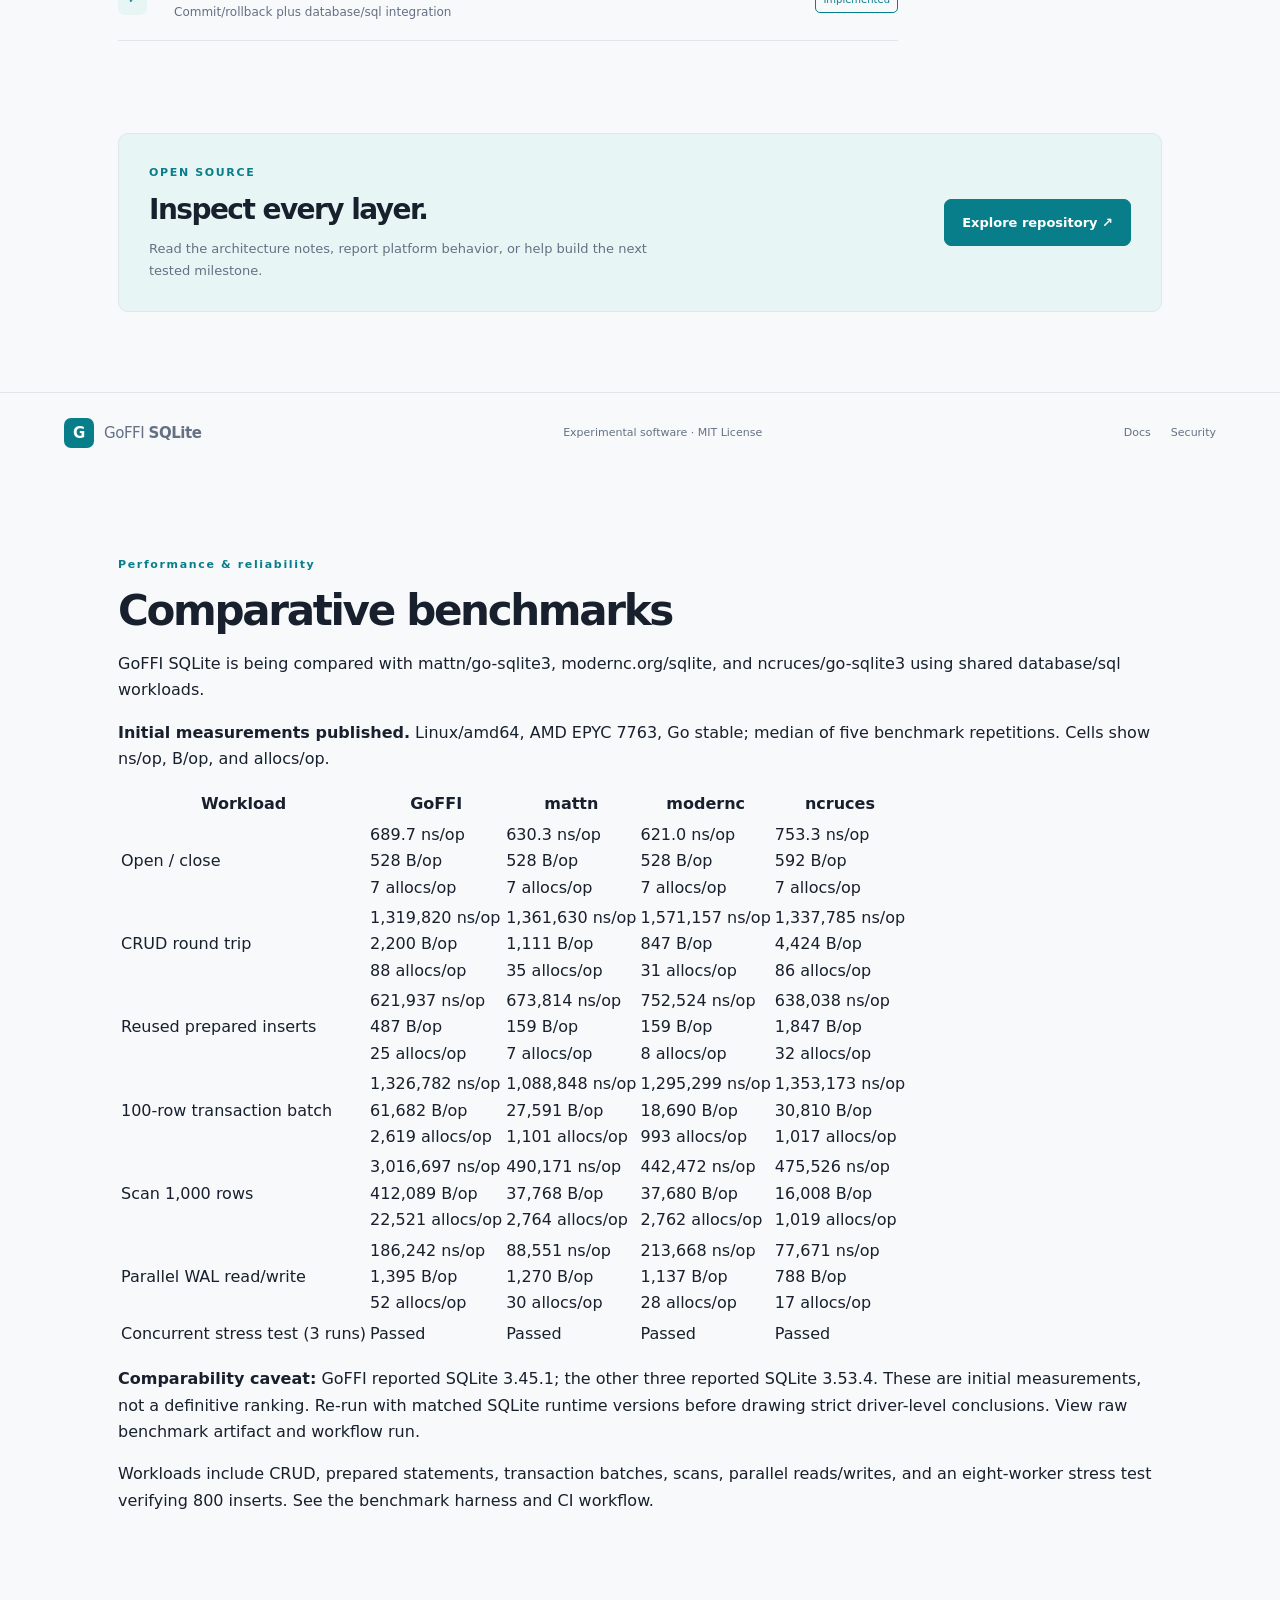
==== commit 0a794eae: "docs: publish measured comparative benchmark results" ====
--- a/docs/index.html
+++ b/docs/index.html
@@ -149,21 +149,22 @@
     <h2>Comparative benchmarks</h2>
     <p>GoFFI SQLite is being compared with mattn/go-sqlite3, modernc.org/sqlite, and ncruces/go-sqlite3 using shared database/sql workloads.</p>
   </div>
-  <p><strong>Results pending.</strong> Verified measurements have not been published yet. The table below is a status tracker, not a performance ranking.</p>
+  <p><strong>Initial measurements published.</strong> Linux/amd64, AMD EPYC 7763, Go stable; median of five benchmark repetitions. Cells show ns/op, B/op, and allocs/op.</p>
   <div class="table-wrap"><table>
     <thead><tr><th>Workload</th><th>GoFFI</th><th>mattn</th><th>modernc</th><th>ncruces</th></tr></thead>
     <tbody>
-      <tr><td>Open / close</td><td>Pending</td><td>Pending</td><td>Pending</td><td>Pending</td></tr>
-      <tr><td>CRUD round trip</td><td>Pending</td><td>Pending</td><td>Pending</td><td>Pending</td></tr>
-      <tr><td>Prepared inserts</td><td>Pending</td><td>Pending</td><td>Pending</td><td>Pending</td></tr>
-      <tr><td>100-row transaction batch</td><td>Pending</td><td>Pending</td><td>Pending</td><td>Pending</td></tr>
-      <tr><td>Scan 1,000 rows</td><td>Pending</td><td>Pending</td><td>Pending</td><td>Pending</td></tr>
-      <tr><td>Parallel WAL read/write</td><td>Pending</td><td>Pending</td><td>Pending</td><td>Pending</td></tr>
-      <tr><td>Allocations / bytes per operation</td><td>Pending</td><td>Pending</td><td>Pending</td><td>Pending</td></tr>
-      <tr><td>Concurrent stress</td><td>Pending</td><td>Pending</td><td>Pending</td><td>Pending</td></tr>
+      <tr><td>Open / close</td><td>689.7 ns/op<br>528 B/op<br>7 allocs/op</td><td>630.3 ns/op<br>528 B/op<br>7 allocs/op</td><td>621.0 ns/op<br>528 B/op<br>7 allocs/op</td><td>753.3 ns/op<br>592 B/op<br>7 allocs/op</td></tr>
+      <tr><td>CRUD round trip</td><td>1,319,820 ns/op<br>2,200 B/op<br>88 allocs/op</td><td>1,361,630 ns/op<br>1,111 B/op<br>35 allocs/op</td><td>1,571,157 ns/op<br>847 B/op<br>31 allocs/op</td><td>1,337,785 ns/op<br>4,424 B/op<br>86 allocs/op</td></tr>
+      <tr><td>Reused prepared inserts</td><td>621,937 ns/op<br>487 B/op<br>25 allocs/op</td><td>673,814 ns/op<br>159 B/op<br>7 allocs/op</td><td>752,524 ns/op<br>159 B/op<br>8 allocs/op</td><td>638,038 ns/op<br>1,847 B/op<br>32 allocs/op</td></tr>
+      <tr><td>100-row transaction batch</td><td>1,326,782 ns/op<br>61,682 B/op<br>2,619 allocs/op</td><td>1,088,848 ns/op<br>27,591 B/op<br>1,101 allocs/op</td><td>1,295,299 ns/op<br>18,690 B/op<br>993 allocs/op</td><td>1,353,173 ns/op<br>30,810 B/op<br>1,017 allocs/op</td></tr>
+      <tr><td>Scan 1,000 rows</td><td>3,016,697 ns/op<br>412,089 B/op<br>22,521 allocs/op</td><td>490,171 ns/op<br>37,768 B/op<br>2,764 allocs/op</td><td>442,472 ns/op<br>37,680 B/op<br>2,762 allocs/op</td><td>475,526 ns/op<br>16,008 B/op<br>1,019 allocs/op</td></tr>
+      <tr><td>Parallel WAL read/write</td><td>186,242 ns/op<br>1,395 B/op<br>52 allocs/op</td><td>88,551 ns/op<br>1,270 B/op<br>30 allocs/op</td><td>213,668 ns/op<br>1,137 B/op<br>28 allocs/op</td><td>77,671 ns/op<br>788 B/op<br>17 allocs/op</td></tr>
+      <tr><td>Concurrent stress test (3 runs)</td><td>Passed</td><td>Passed</td><td>Passed</td><td>Passed</td></tr>
     </tbody>
   </table></div>
-  <p>Workloads include CRUD, prepared statements, transaction batches, scans, parallel reads/writes, and an eight-worker stress test. See the <a href="https://github.com/Aswanidev-vs/gosqlite-ffi/tree/main/benchmarks">benchmark harness</a> and <a href="https://github.com/Aswanidev-vs/gosqlite-ffi/actions/workflows/benchmarks.yml">CI workflow</a>.</p>
+  <p><strong>Comparability caveat:</strong> GoFFI reported SQLite 3.45.1; the other three reported SQLite 3.53.4. These are initial measurements, not a definitive ranking. Re-run with matched SQLite runtime versions before drawing strict driver-level conclusions. <a href="https://github.com/Aswanidev-vs/gosqlite-ffi/actions/runs/38136727123">View raw benchmark artifact and workflow run</a>.</p>
+  <p>Workloads include CRUD, prepared statements, transaction batches, scans, parallel reads/writes, and an eight-worker stress test verifying 800 inserts. See the <a href="https://github.com/Aswanidev-vs/gosqlite-ffi/tree/main/benchmarks">benchmark harness</a> and <a href="https://github.com/Aswanidev-vs/gosqlite-ffi/actions/workflows/benchmarks.yml">CI workflow</a>.</p>
+
 </section>
 
 </body>
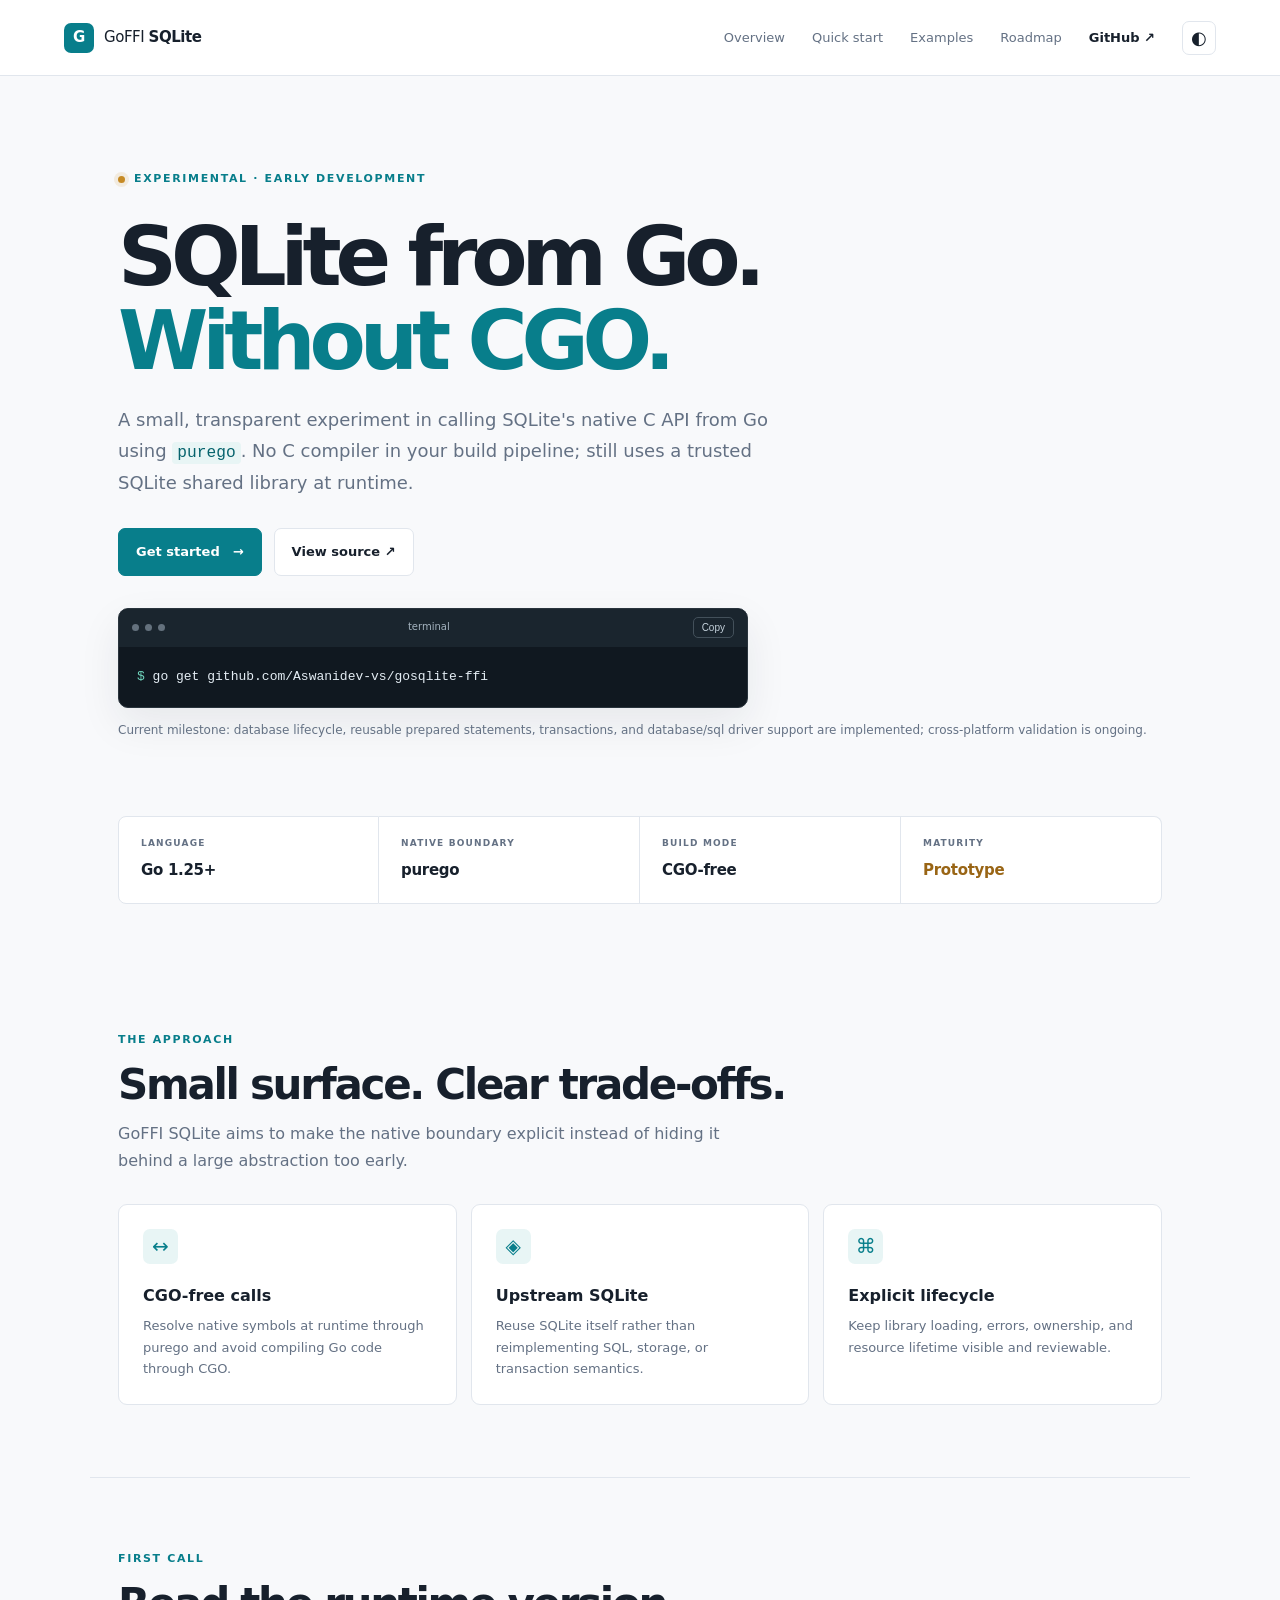
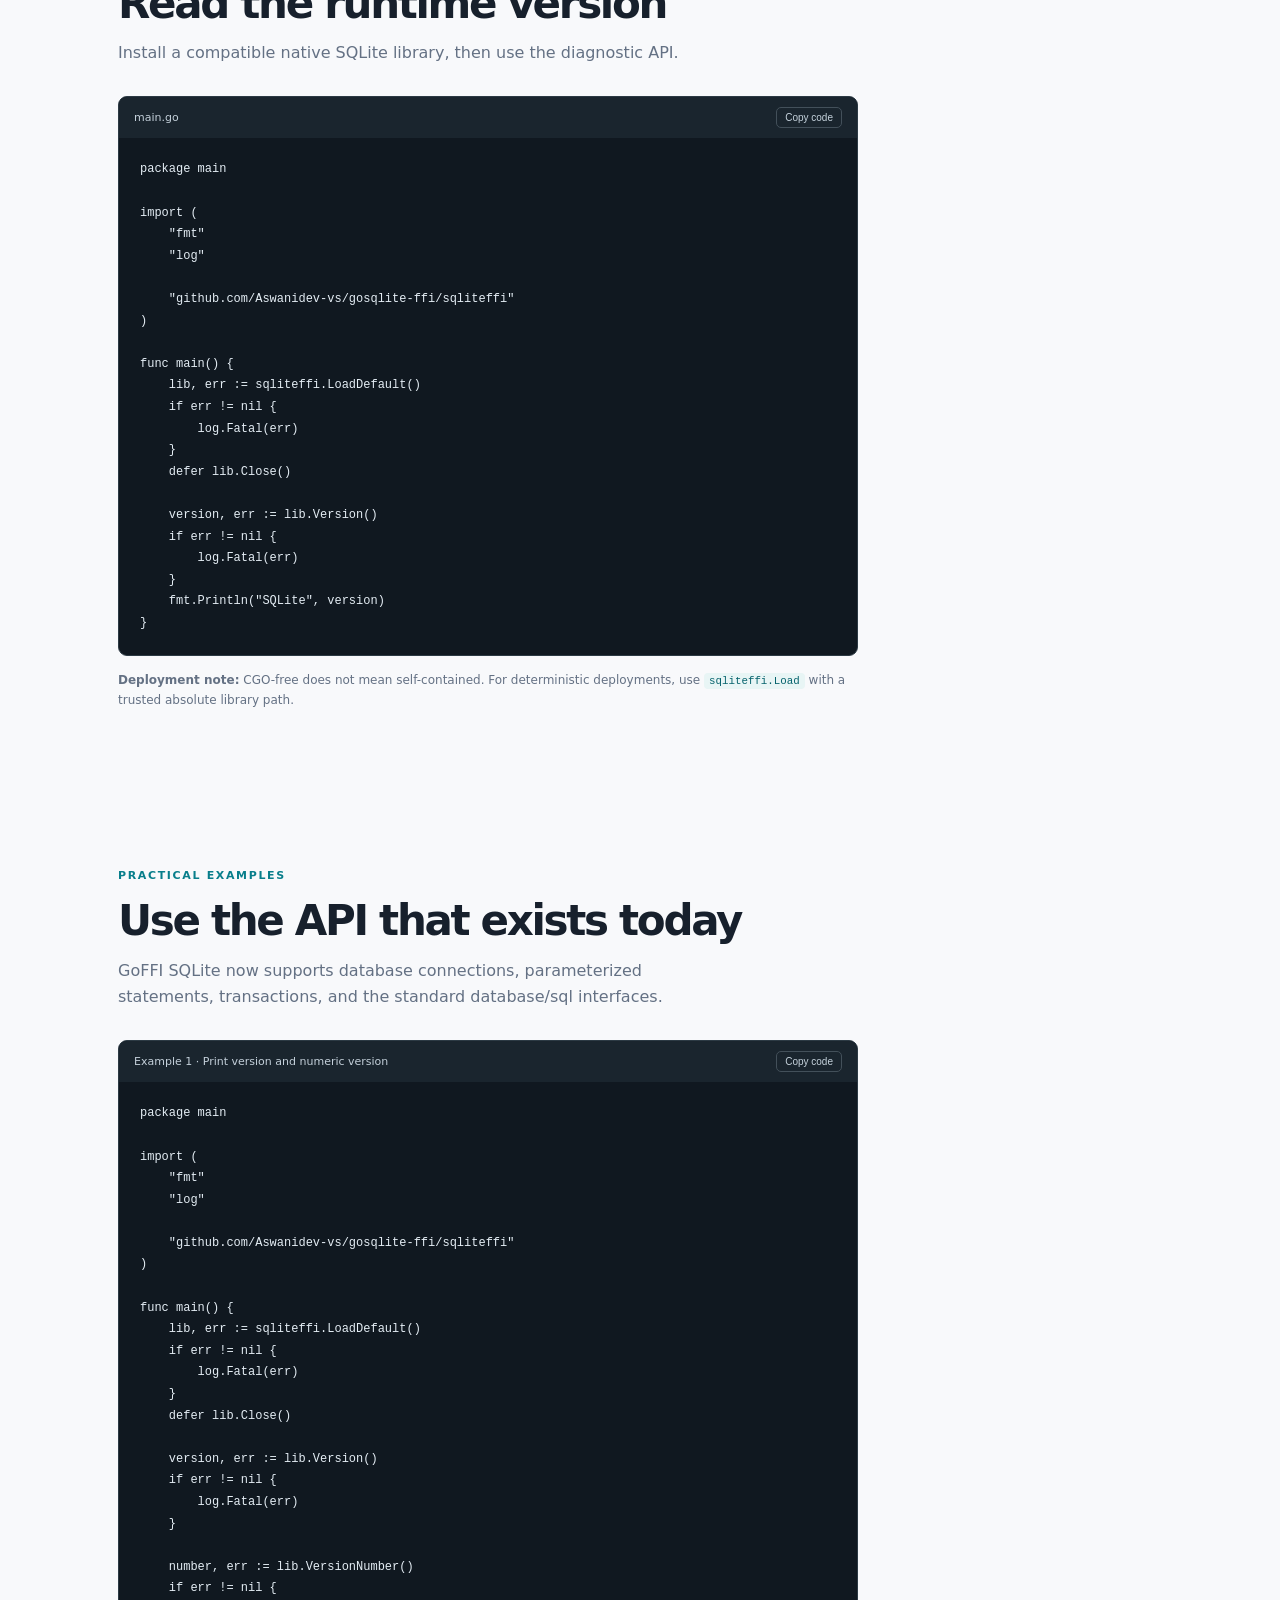
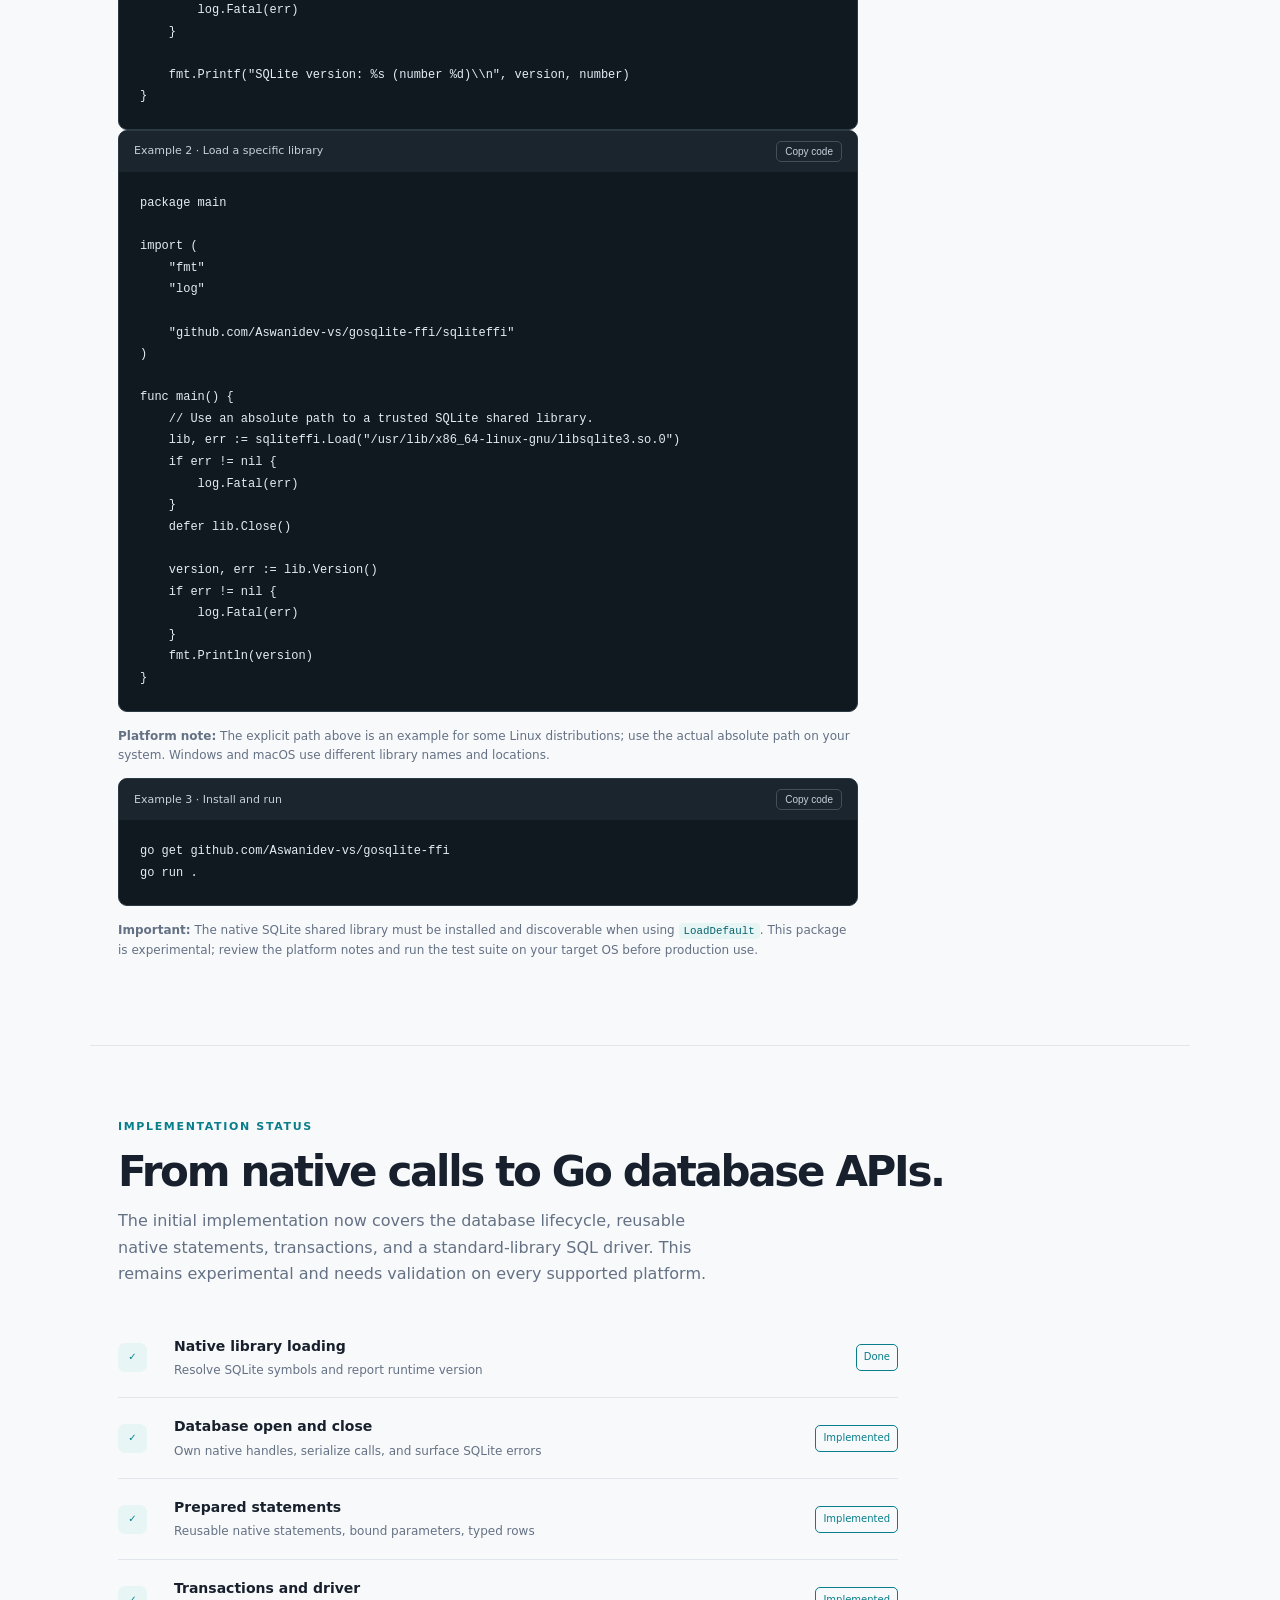
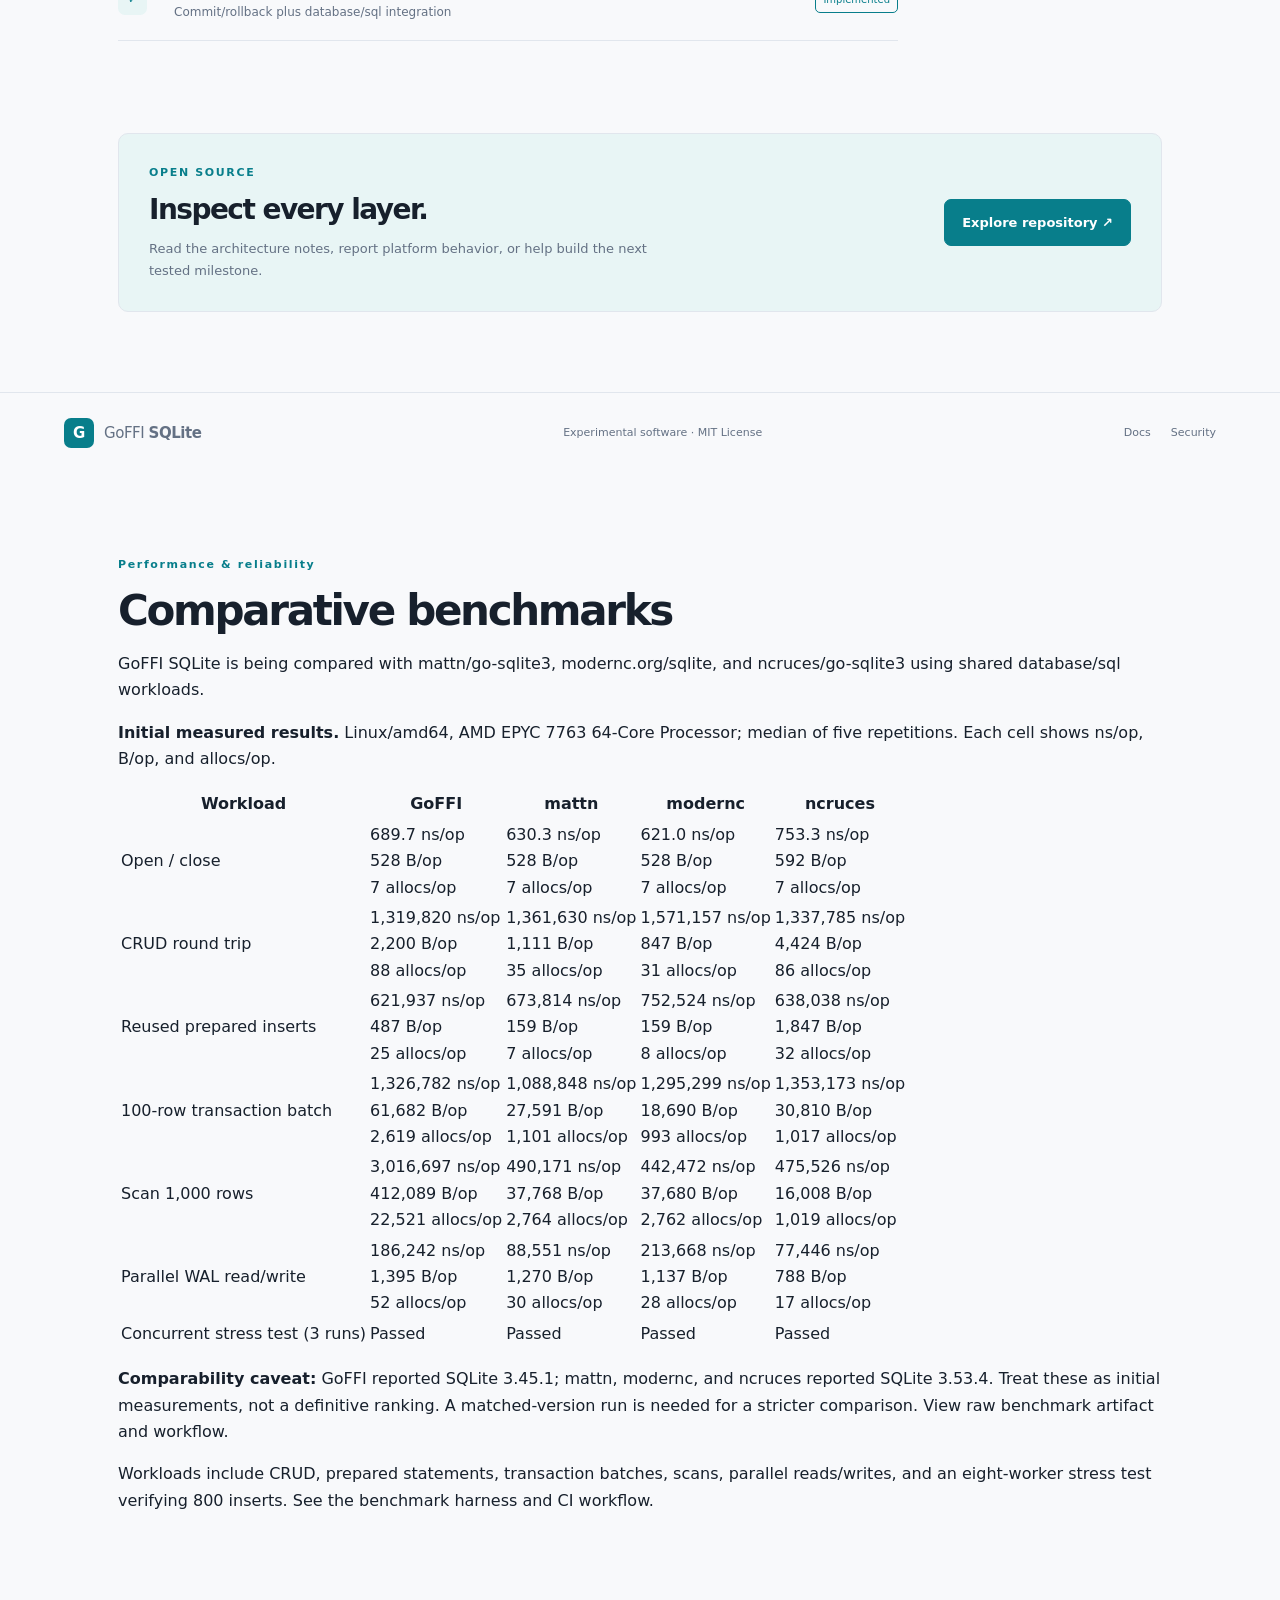
==== commit c40ab36d: "docs: publish measured comparative benchmark results" ====
--- a/docs/index.html
+++ b/docs/index.html
@@ -149,7 +149,7 @@
     <h2>Comparative benchmarks</h2>
     <p>GoFFI SQLite is being compared with mattn/go-sqlite3, modernc.org/sqlite, and ncruces/go-sqlite3 using shared database/sql workloads.</p>
   </div>
-  <p><strong>Initial measurements published.</strong> Linux/amd64, AMD EPYC 7763, Go stable; median of five benchmark repetitions. Cells show ns/op, B/op, and allocs/op.</p>
+  <p><strong>Initial measured results.</strong> Linux/amd64, AMD EPYC 7763 64-Core Processor; median of five repetitions. Each cell shows ns/op, B/op, and allocs/op.</p>
   <div class="table-wrap"><table>
     <thead><tr><th>Workload</th><th>GoFFI</th><th>mattn</th><th>modernc</th><th>ncruces</th></tr></thead>
     <tbody>
@@ -158,11 +158,11 @@
       <tr><td>Reused prepared inserts</td><td>621,937 ns/op<br>487 B/op<br>25 allocs/op</td><td>673,814 ns/op<br>159 B/op<br>7 allocs/op</td><td>752,524 ns/op<br>159 B/op<br>8 allocs/op</td><td>638,038 ns/op<br>1,847 B/op<br>32 allocs/op</td></tr>
       <tr><td>100-row transaction batch</td><td>1,326,782 ns/op<br>61,682 B/op<br>2,619 allocs/op</td><td>1,088,848 ns/op<br>27,591 B/op<br>1,101 allocs/op</td><td>1,295,299 ns/op<br>18,690 B/op<br>993 allocs/op</td><td>1,353,173 ns/op<br>30,810 B/op<br>1,017 allocs/op</td></tr>
       <tr><td>Scan 1,000 rows</td><td>3,016,697 ns/op<br>412,089 B/op<br>22,521 allocs/op</td><td>490,171 ns/op<br>37,768 B/op<br>2,764 allocs/op</td><td>442,472 ns/op<br>37,680 B/op<br>2,762 allocs/op</td><td>475,526 ns/op<br>16,008 B/op<br>1,019 allocs/op</td></tr>
-      <tr><td>Parallel WAL read/write</td><td>186,242 ns/op<br>1,395 B/op<br>52 allocs/op</td><td>88,551 ns/op<br>1,270 B/op<br>30 allocs/op</td><td>213,668 ns/op<br>1,137 B/op<br>28 allocs/op</td><td>77,671 ns/op<br>788 B/op<br>17 allocs/op</td></tr>
+      <tr><td>Parallel WAL read/write</td><td>186,242 ns/op<br>1,395 B/op<br>52 allocs/op</td><td>88,551 ns/op<br>1,270 B/op<br>30 allocs/op</td><td>213,668 ns/op<br>1,137 B/op<br>28 allocs/op</td><td>77,446 ns/op<br>788 B/op<br>17 allocs/op</td></tr>
       <tr><td>Concurrent stress test (3 runs)</td><td>Passed</td><td>Passed</td><td>Passed</td><td>Passed</td></tr>
     </tbody>
   </table></div>
-  <p><strong>Comparability caveat:</strong> GoFFI reported SQLite 3.45.1; the other three reported SQLite 3.53.4. These are initial measurements, not a definitive ranking. Re-run with matched SQLite runtime versions before drawing strict driver-level conclusions. <a href="https://github.com/Aswanidev-vs/gosqlite-ffi/actions/runs/38136727123">View raw benchmark artifact and workflow run</a>.</p>
+  <p><strong>Comparability caveat:</strong> GoFFI reported SQLite 3.45.1; mattn, modernc, and ncruces reported SQLite 3.53.4. Treat these as initial measurements, not a definitive ranking. A matched-version run is needed for a stricter comparison. <a href="https://github.com/Aswanidev-vs/gosqlite-ffi/actions/runs/38136727123">View raw benchmark artifact and workflow</a>.</p>
   <p>Workloads include CRUD, prepared statements, transaction batches, scans, parallel reads/writes, and an eight-worker stress test verifying 800 inserts. See the <a href="https://github.com/Aswanidev-vs/gosqlite-ffi/tree/main/benchmarks">benchmark harness</a> and <a href="https://github.com/Aswanidev-vs/gosqlite-ffi/actions/workflows/benchmarks.yml">CI workflow</a>.</p>
 
 </section>
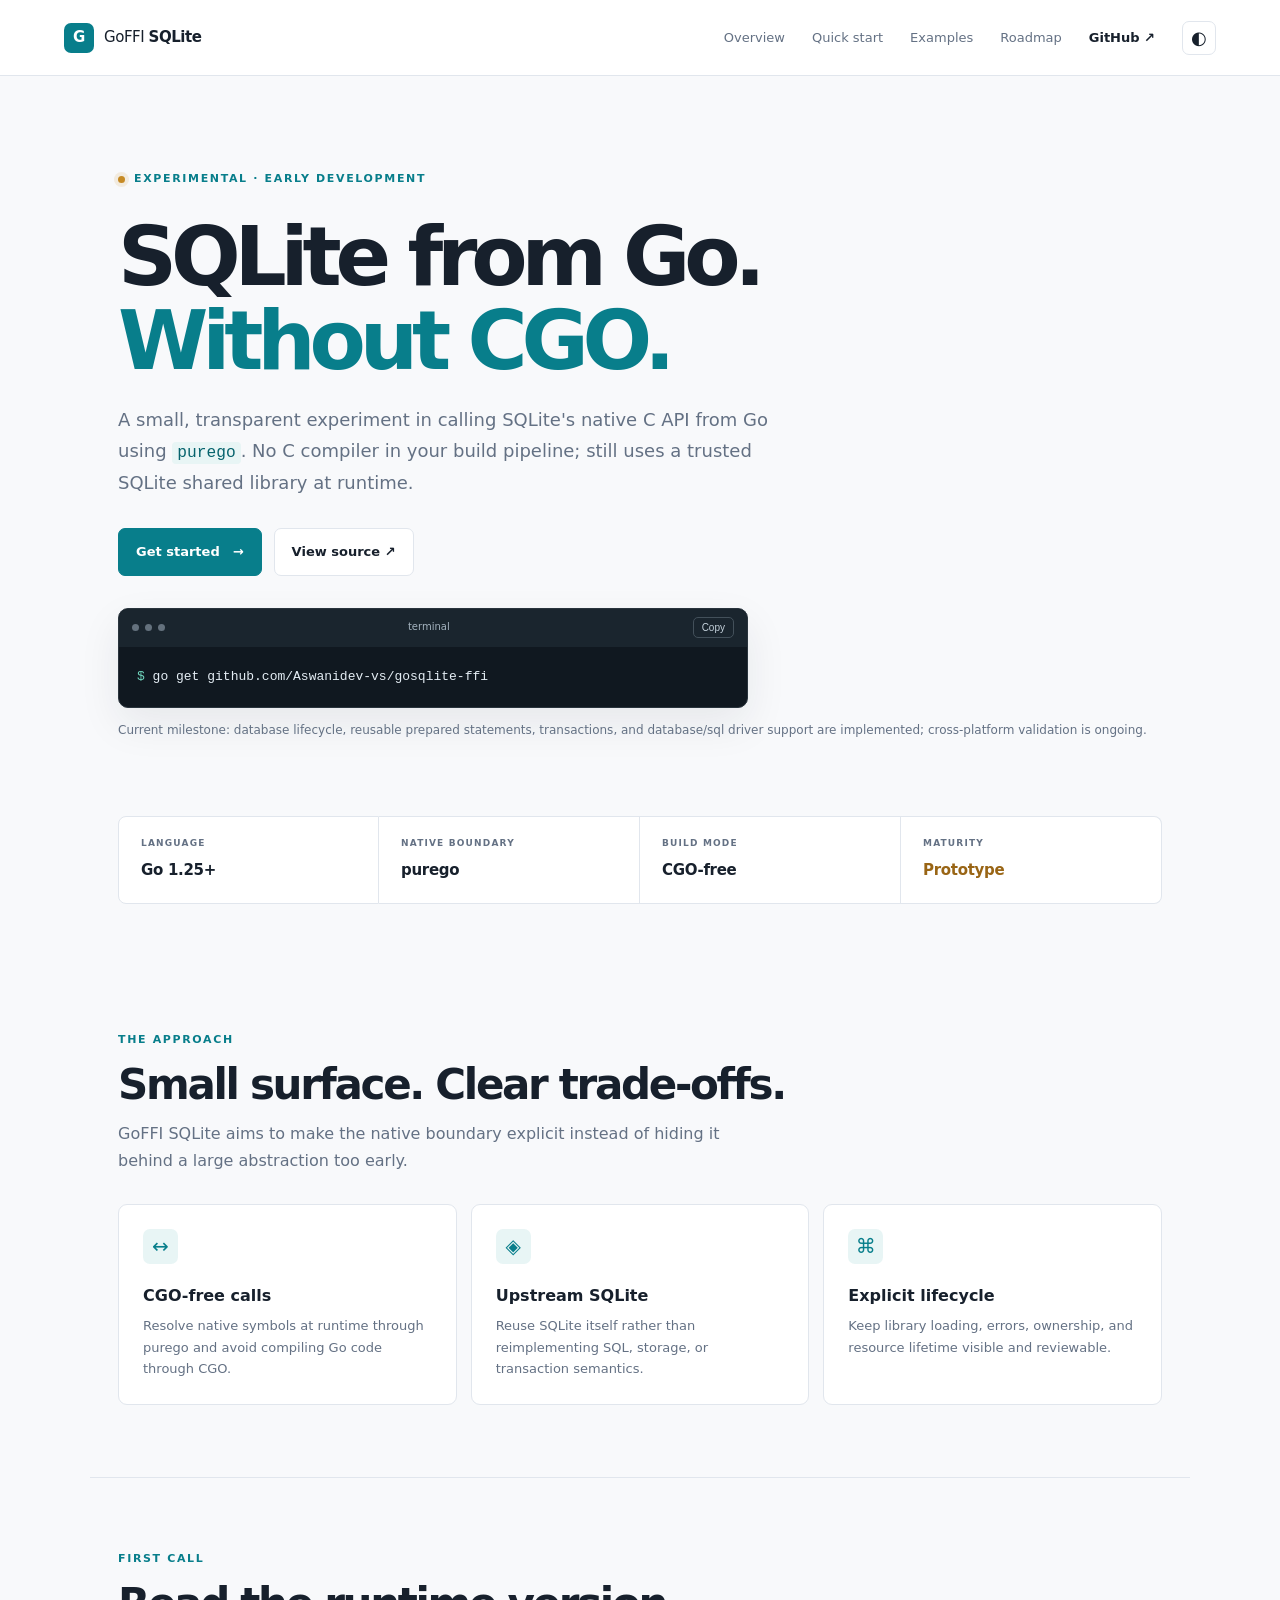
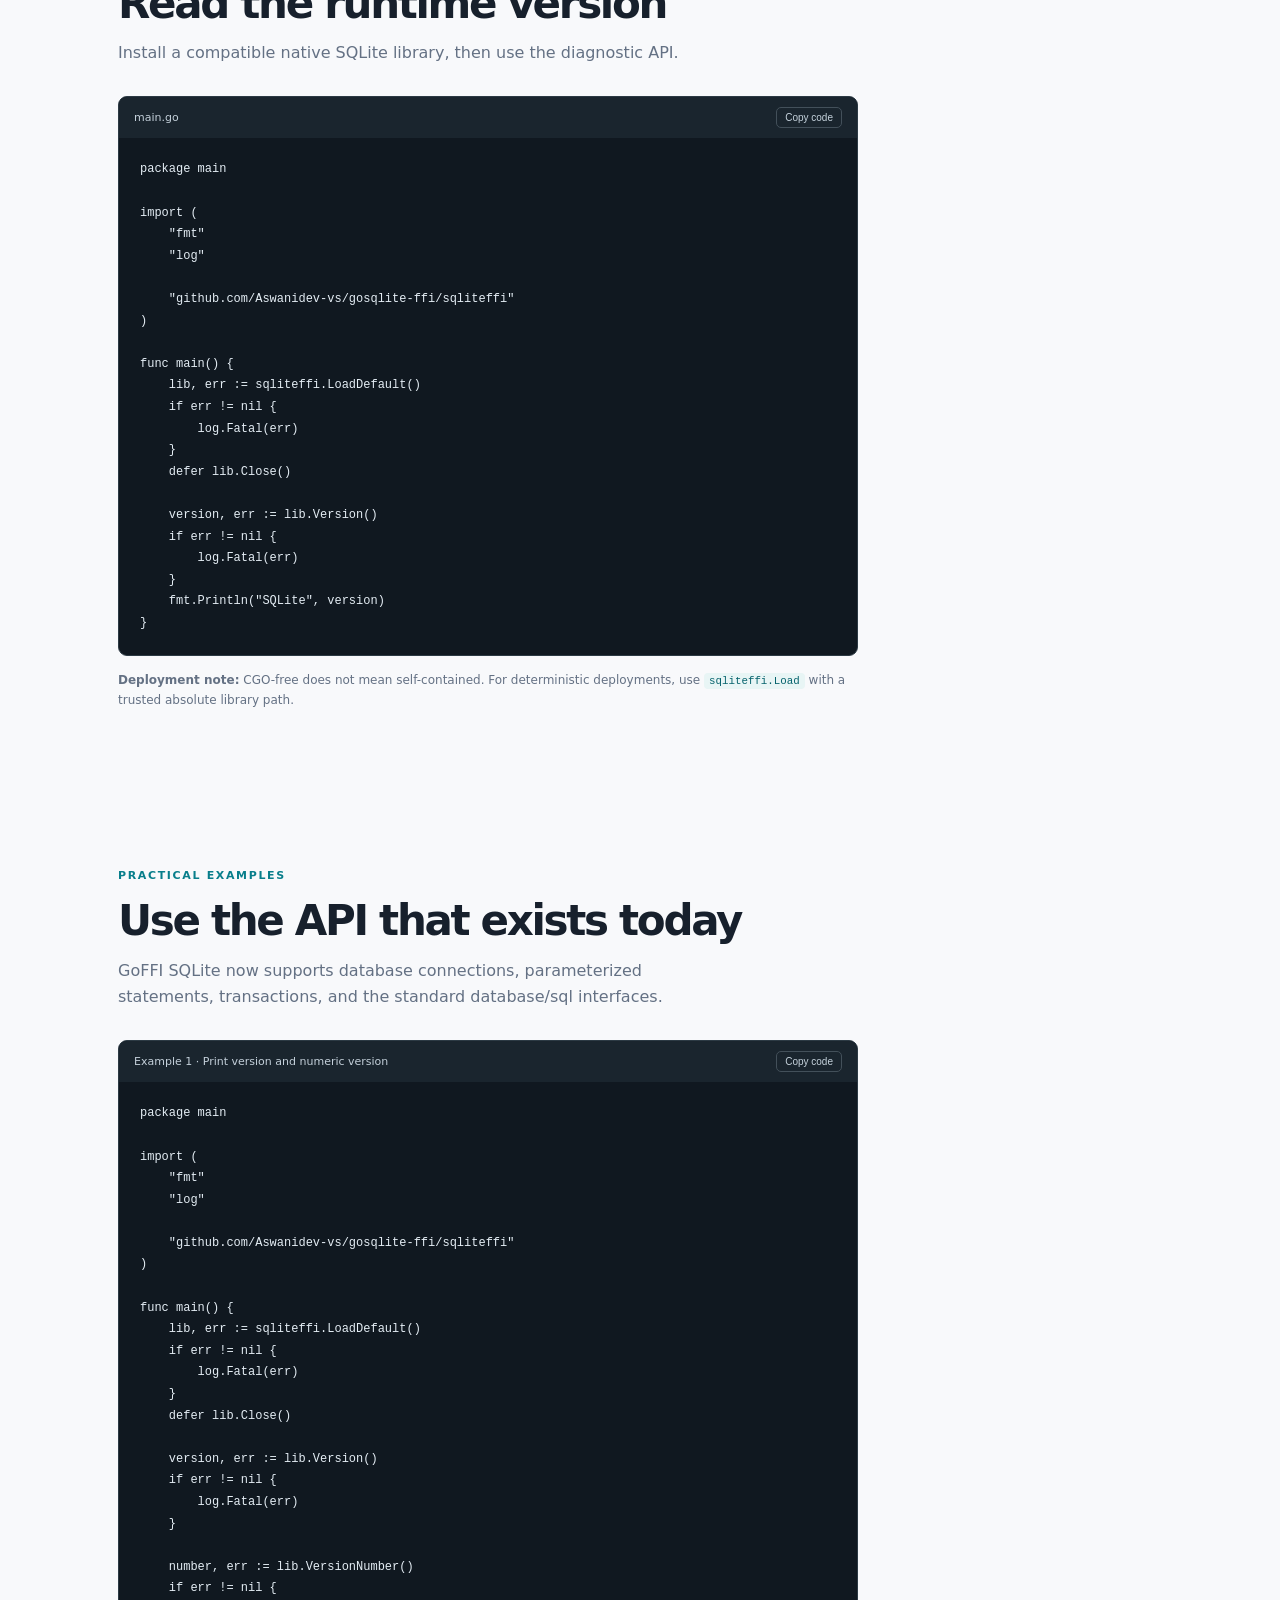
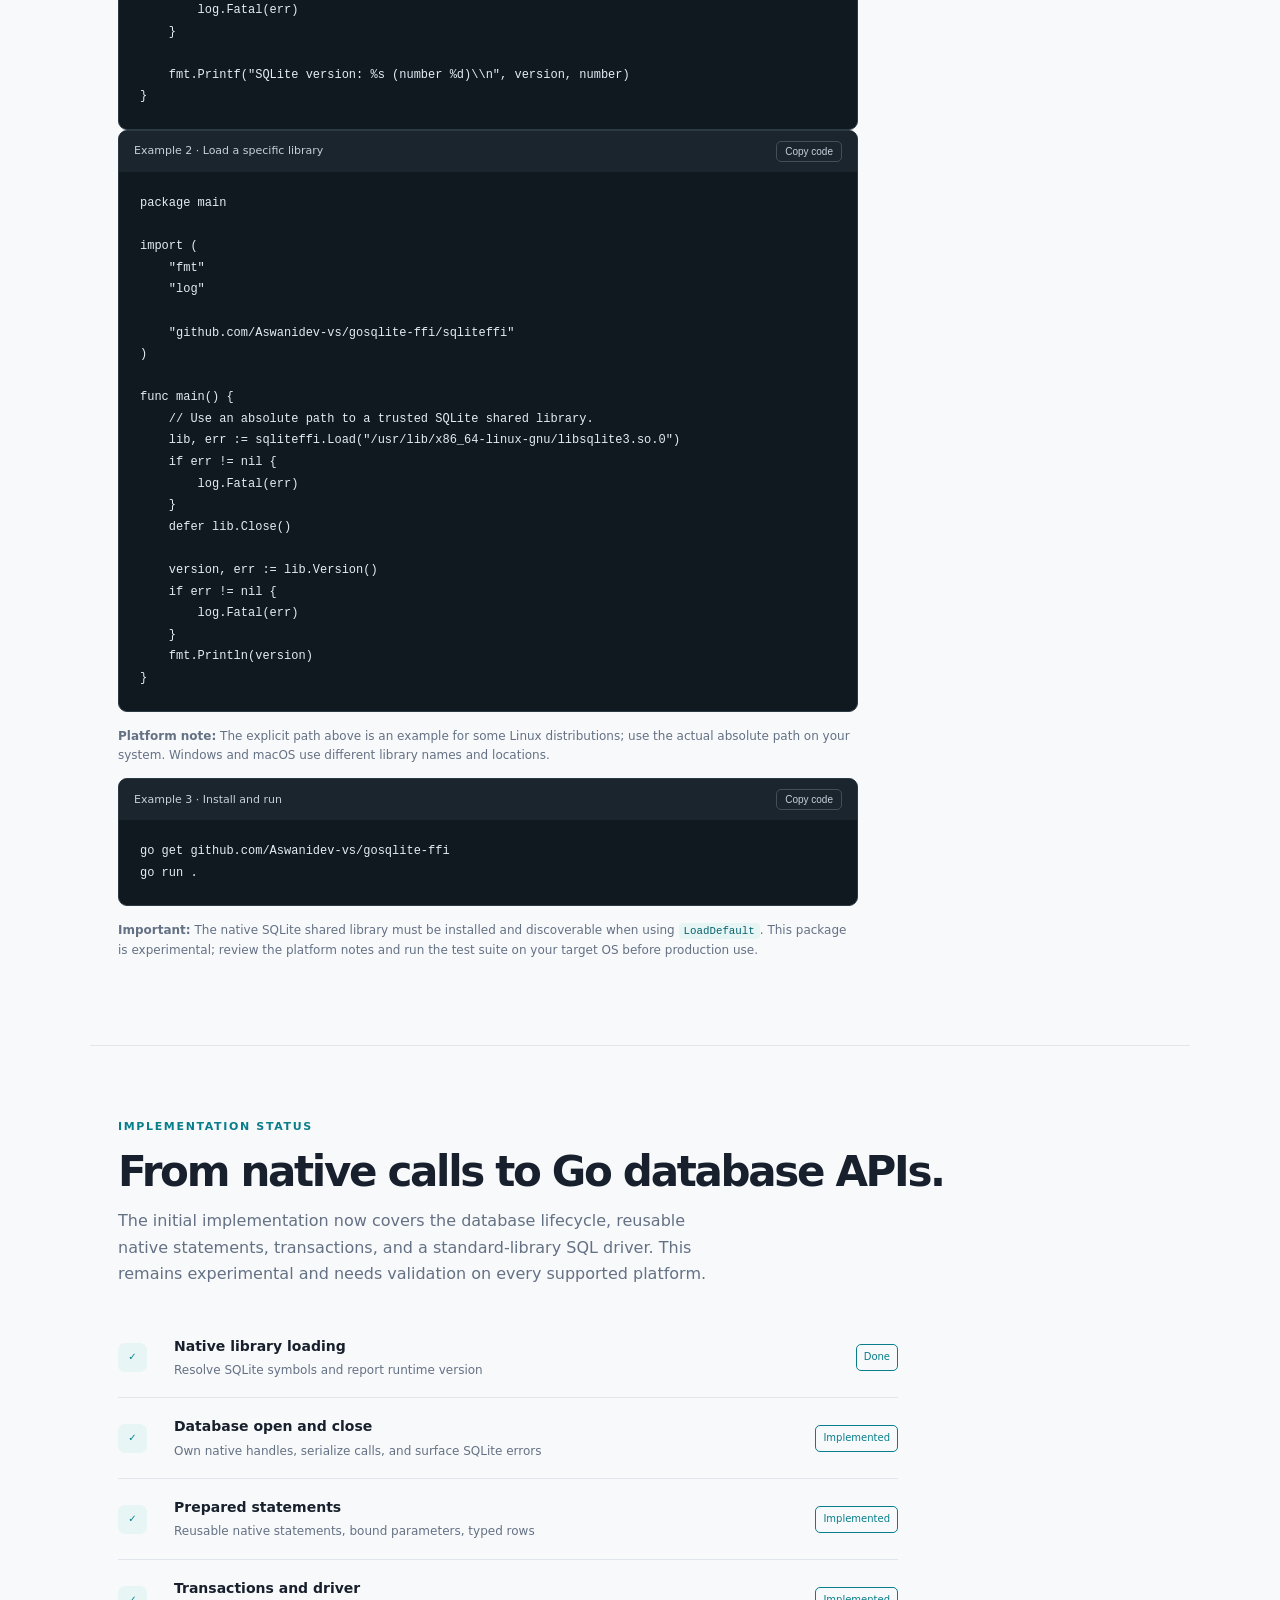
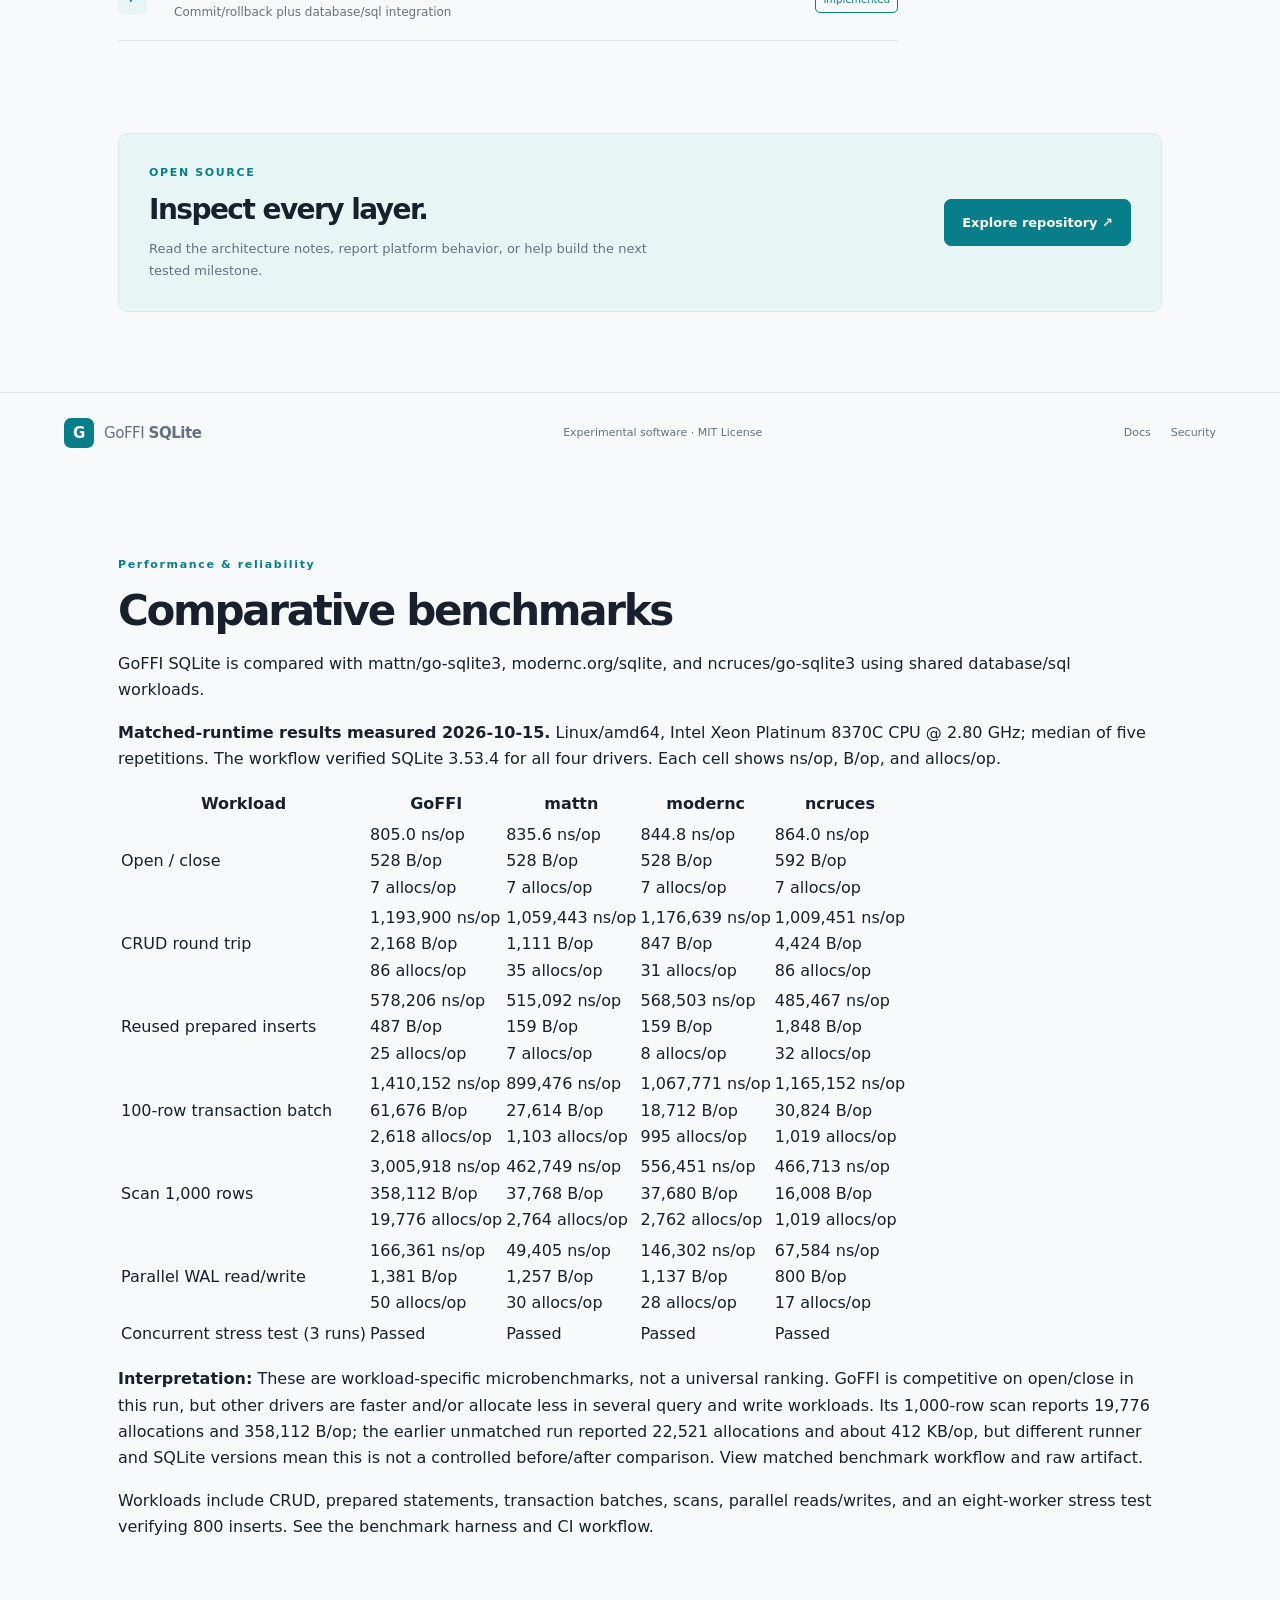
==== commit 8a92c186: "docs: refresh website benchmark results" ====
--- a/docs/index.html
+++ b/docs/index.html
@@ -147,22 +147,22 @@
   <div class="section-heading">
     <p class="eyebrow">Performance &amp; reliability</p>
     <h2>Comparative benchmarks</h2>
-    <p>GoFFI SQLite is being compared with mattn/go-sqlite3, modernc.org/sqlite, and ncruces/go-sqlite3 using shared database/sql workloads.</p>
+    <p>GoFFI SQLite is compared with mattn/go-sqlite3, modernc.org/sqlite, and ncruces/go-sqlite3 using shared database/sql workloads.</p>
   </div>
-  <p><strong>Initial measured results.</strong> Linux/amd64, AMD EPYC 7763 64-Core Processor; median of five repetitions. Each cell shows ns/op, B/op, and allocs/op.</p>
+  <p><strong>Matched-runtime results measured 2026-10-15.</strong> Linux/amd64, Intel Xeon Platinum 8370C CPU @ 2.80 GHz; median of five repetitions. The workflow verified SQLite 3.53.4 for all four drivers. Each cell shows ns/op, B/op, and allocs/op.</p>
   <div class="table-wrap"><table>
     <thead><tr><th>Workload</th><th>GoFFI</th><th>mattn</th><th>modernc</th><th>ncruces</th></tr></thead>
     <tbody>
-      <tr><td>Open / close</td><td>689.7 ns/op<br>528 B/op<br>7 allocs/op</td><td>630.3 ns/op<br>528 B/op<br>7 allocs/op</td><td>621.0 ns/op<br>528 B/op<br>7 allocs/op</td><td>753.3 ns/op<br>592 B/op<br>7 allocs/op</td></tr>
-      <tr><td>CRUD round trip</td><td>1,319,820 ns/op<br>2,200 B/op<br>88 allocs/op</td><td>1,361,630 ns/op<br>1,111 B/op<br>35 allocs/op</td><td>1,571,157 ns/op<br>847 B/op<br>31 allocs/op</td><td>1,337,785 ns/op<br>4,424 B/op<br>86 allocs/op</td></tr>
-      <tr><td>Reused prepared inserts</td><td>621,937 ns/op<br>487 B/op<br>25 allocs/op</td><td>673,814 ns/op<br>159 B/op<br>7 allocs/op</td><td>752,524 ns/op<br>159 B/op<br>8 allocs/op</td><td>638,038 ns/op<br>1,847 B/op<br>32 allocs/op</td></tr>
-      <tr><td>100-row transaction batch</td><td>1,326,782 ns/op<br>61,682 B/op<br>2,619 allocs/op</td><td>1,088,848 ns/op<br>27,591 B/op<br>1,101 allocs/op</td><td>1,295,299 ns/op<br>18,690 B/op<br>993 allocs/op</td><td>1,353,173 ns/op<br>30,810 B/op<br>1,017 allocs/op</td></tr>
-      <tr><td>Scan 1,000 rows</td><td>3,016,697 ns/op<br>412,089 B/op<br>22,521 allocs/op</td><td>490,171 ns/op<br>37,768 B/op<br>2,764 allocs/op</td><td>442,472 ns/op<br>37,680 B/op<br>2,762 allocs/op</td><td>475,526 ns/op<br>16,008 B/op<br>1,019 allocs/op</td></tr>
-      <tr><td>Parallel WAL read/write</td><td>186,242 ns/op<br>1,395 B/op<br>52 allocs/op</td><td>88,551 ns/op<br>1,270 B/op<br>30 allocs/op</td><td>213,668 ns/op<br>1,137 B/op<br>28 allocs/op</td><td>77,446 ns/op<br>788 B/op<br>17 allocs/op</td></tr>
+      <tr><td>Open / close</td><td>805.0 ns/op<br>528 B/op<br>7 allocs/op</td><td>835.6 ns/op<br>528 B/op<br>7 allocs/op</td><td>844.8 ns/op<br>528 B/op<br>7 allocs/op</td><td>864.0 ns/op<br>592 B/op<br>7 allocs/op</td></tr>
+      <tr><td>CRUD round trip</td><td>1,193,900 ns/op<br>2,168 B/op<br>86 allocs/op</td><td>1,059,443 ns/op<br>1,111 B/op<br>35 allocs/op</td><td>1,176,639 ns/op<br>847 B/op<br>31 allocs/op</td><td>1,009,451 ns/op<br>4,424 B/op<br>86 allocs/op</td></tr>
+      <tr><td>Reused prepared inserts</td><td>578,206 ns/op<br>487 B/op<br>25 allocs/op</td><td>515,092 ns/op<br>159 B/op<br>7 allocs/op</td><td>568,503 ns/op<br>159 B/op<br>8 allocs/op</td><td>485,467 ns/op<br>1,848 B/op<br>32 allocs/op</td></tr>
+      <tr><td>100-row transaction batch</td><td>1,410,152 ns/op<br>61,676 B/op<br>2,618 allocs/op</td><td>899,476 ns/op<br>27,614 B/op<br>1,103 allocs/op</td><td>1,067,771 ns/op<br>18,712 B/op<br>995 allocs/op</td><td>1,165,152 ns/op<br>30,824 B/op<br>1,019 allocs/op</td></tr>
+      <tr><td>Scan 1,000 rows</td><td>3,005,918 ns/op<br>358,112 B/op<br>19,776 allocs/op</td><td>462,749 ns/op<br>37,768 B/op<br>2,764 allocs/op</td><td>556,451 ns/op<br>37,680 B/op<br>2,762 allocs/op</td><td>466,713 ns/op<br>16,008 B/op<br>1,019 allocs/op</td></tr>
+      <tr><td>Parallel WAL read/write</td><td>166,361 ns/op<br>1,381 B/op<br>50 allocs/op</td><td>49,405 ns/op<br>1,257 B/op<br>30 allocs/op</td><td>146,302 ns/op<br>1,137 B/op<br>28 allocs/op</td><td>67,584 ns/op<br>800 B/op<br>17 allocs/op</td></tr>
       <tr><td>Concurrent stress test (3 runs)</td><td>Passed</td><td>Passed</td><td>Passed</td><td>Passed</td></tr>
     </tbody>
   </table></div>
-  <p><strong>Comparability caveat:</strong> GoFFI reported SQLite 3.45.1; mattn, modernc, and ncruces reported SQLite 3.53.4. Treat these as initial measurements, not a definitive ranking. A matched-version run is needed for a stricter comparison. <a href="https://github.com/Aswanidev-vs/gosqlite-ffi/actions/runs/38136727123">View raw benchmark artifact and workflow</a>.</p>
+  <p><strong>Interpretation:</strong> These are workload-specific microbenchmarks, not a universal ranking. GoFFI is competitive on open/close in this run, but other drivers are faster and/or allocate less in several query and write workloads. Its 1,000-row scan reports 19,776 allocations and 358,112 B/op; the earlier unmatched run reported 22,521 allocations and about 412 KB/op, but different runner and SQLite versions mean this is not a controlled before/after comparison. <a href="https://github.com/Aswanidev-vs/gosqlite-ffi/actions/runs/38676334220">View matched benchmark workflow and raw artifact</a>.</p>
   <p>Workloads include CRUD, prepared statements, transaction batches, scans, parallel reads/writes, and an eight-worker stress test verifying 800 inserts. See the <a href="https://github.com/Aswanidev-vs/gosqlite-ffi/tree/main/benchmarks">benchmark harness</a> and <a href="https://github.com/Aswanidev-vs/gosqlite-ffi/actions/workflows/benchmarks.yml">CI workflow</a>.</p>
 
 </section>
